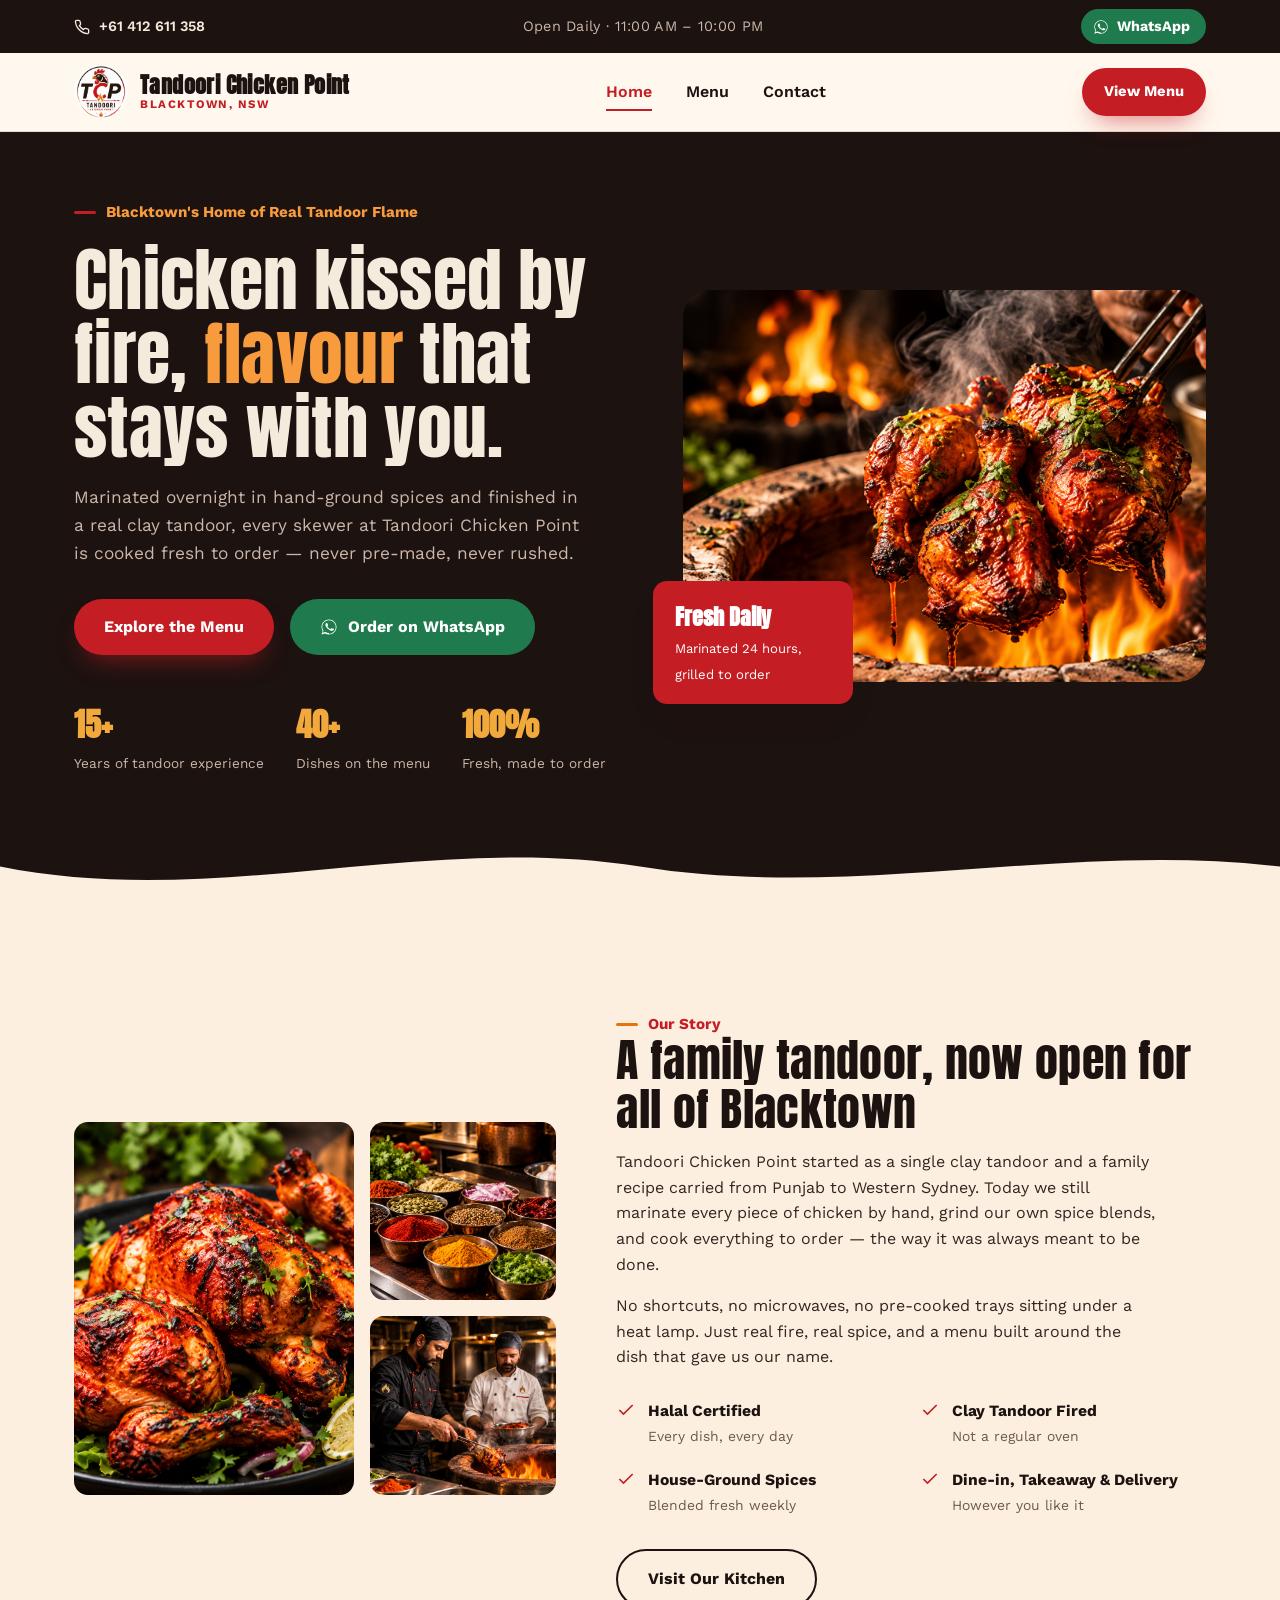
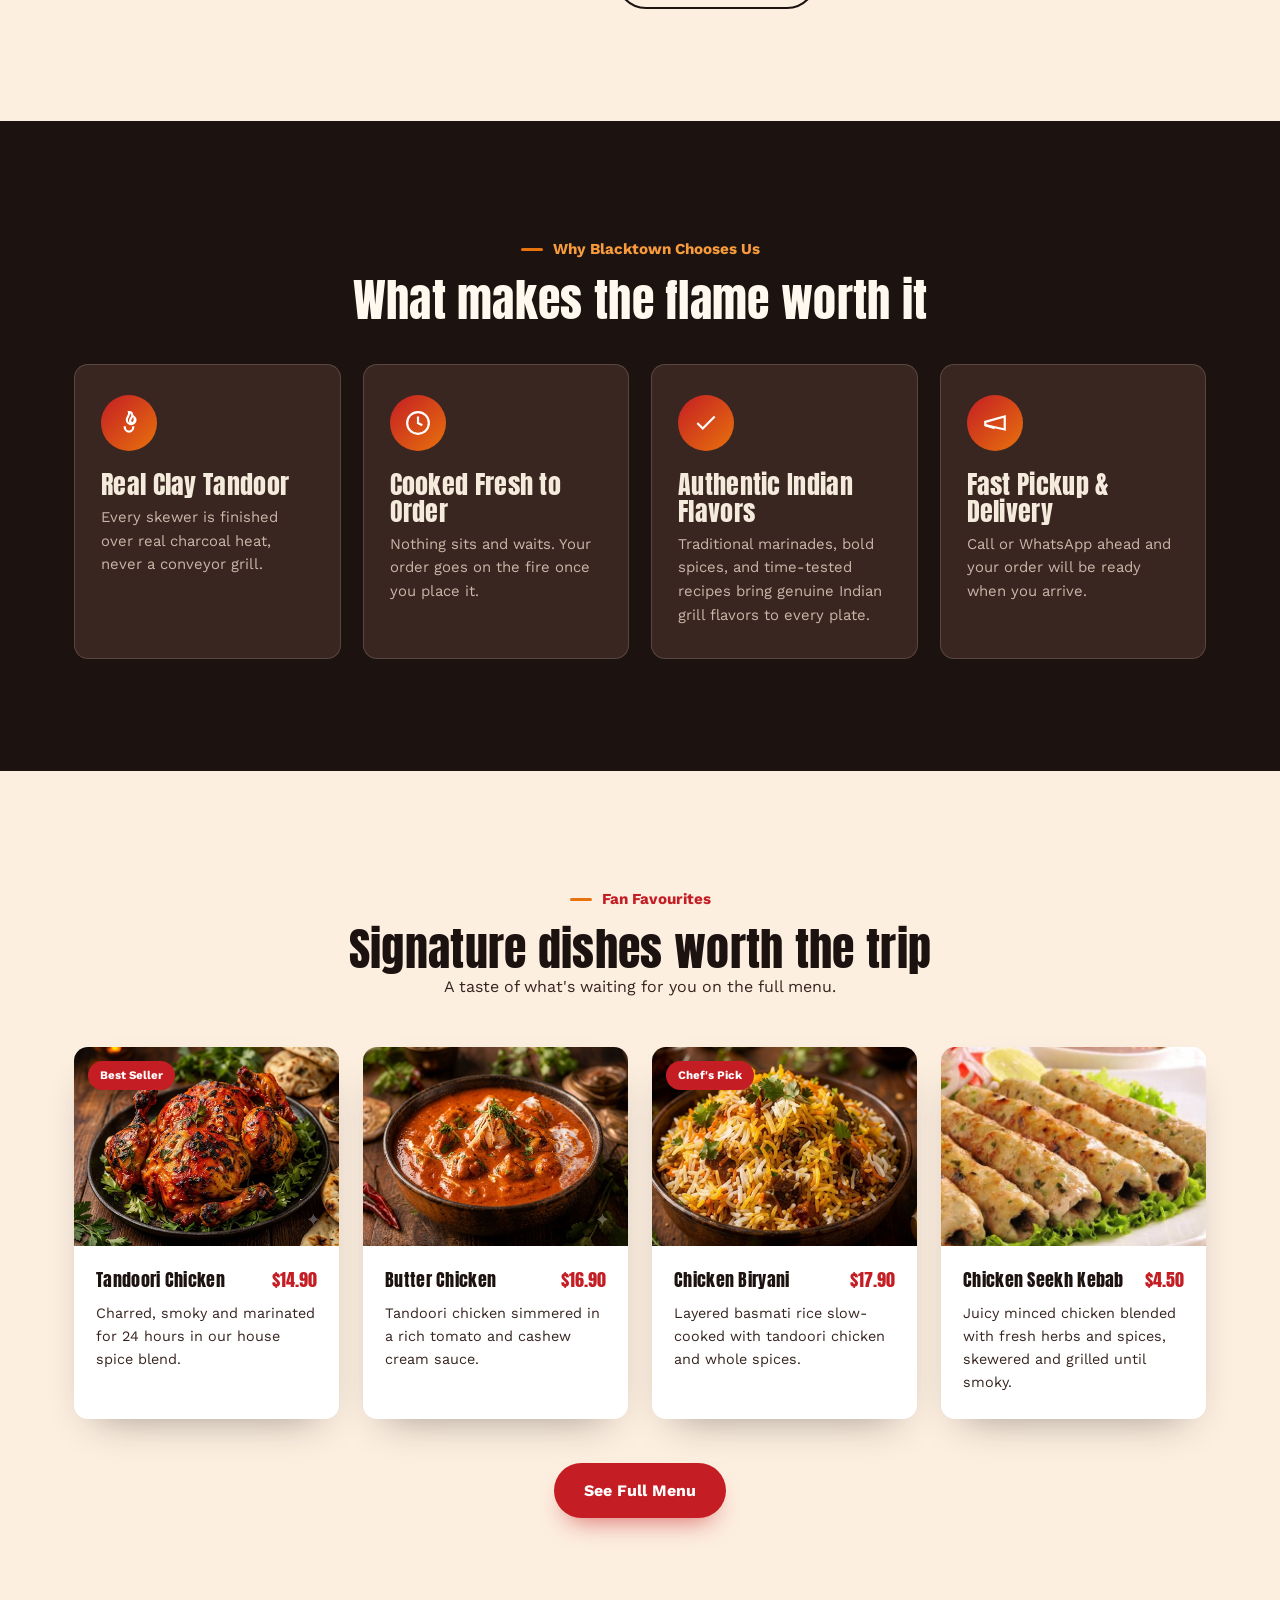
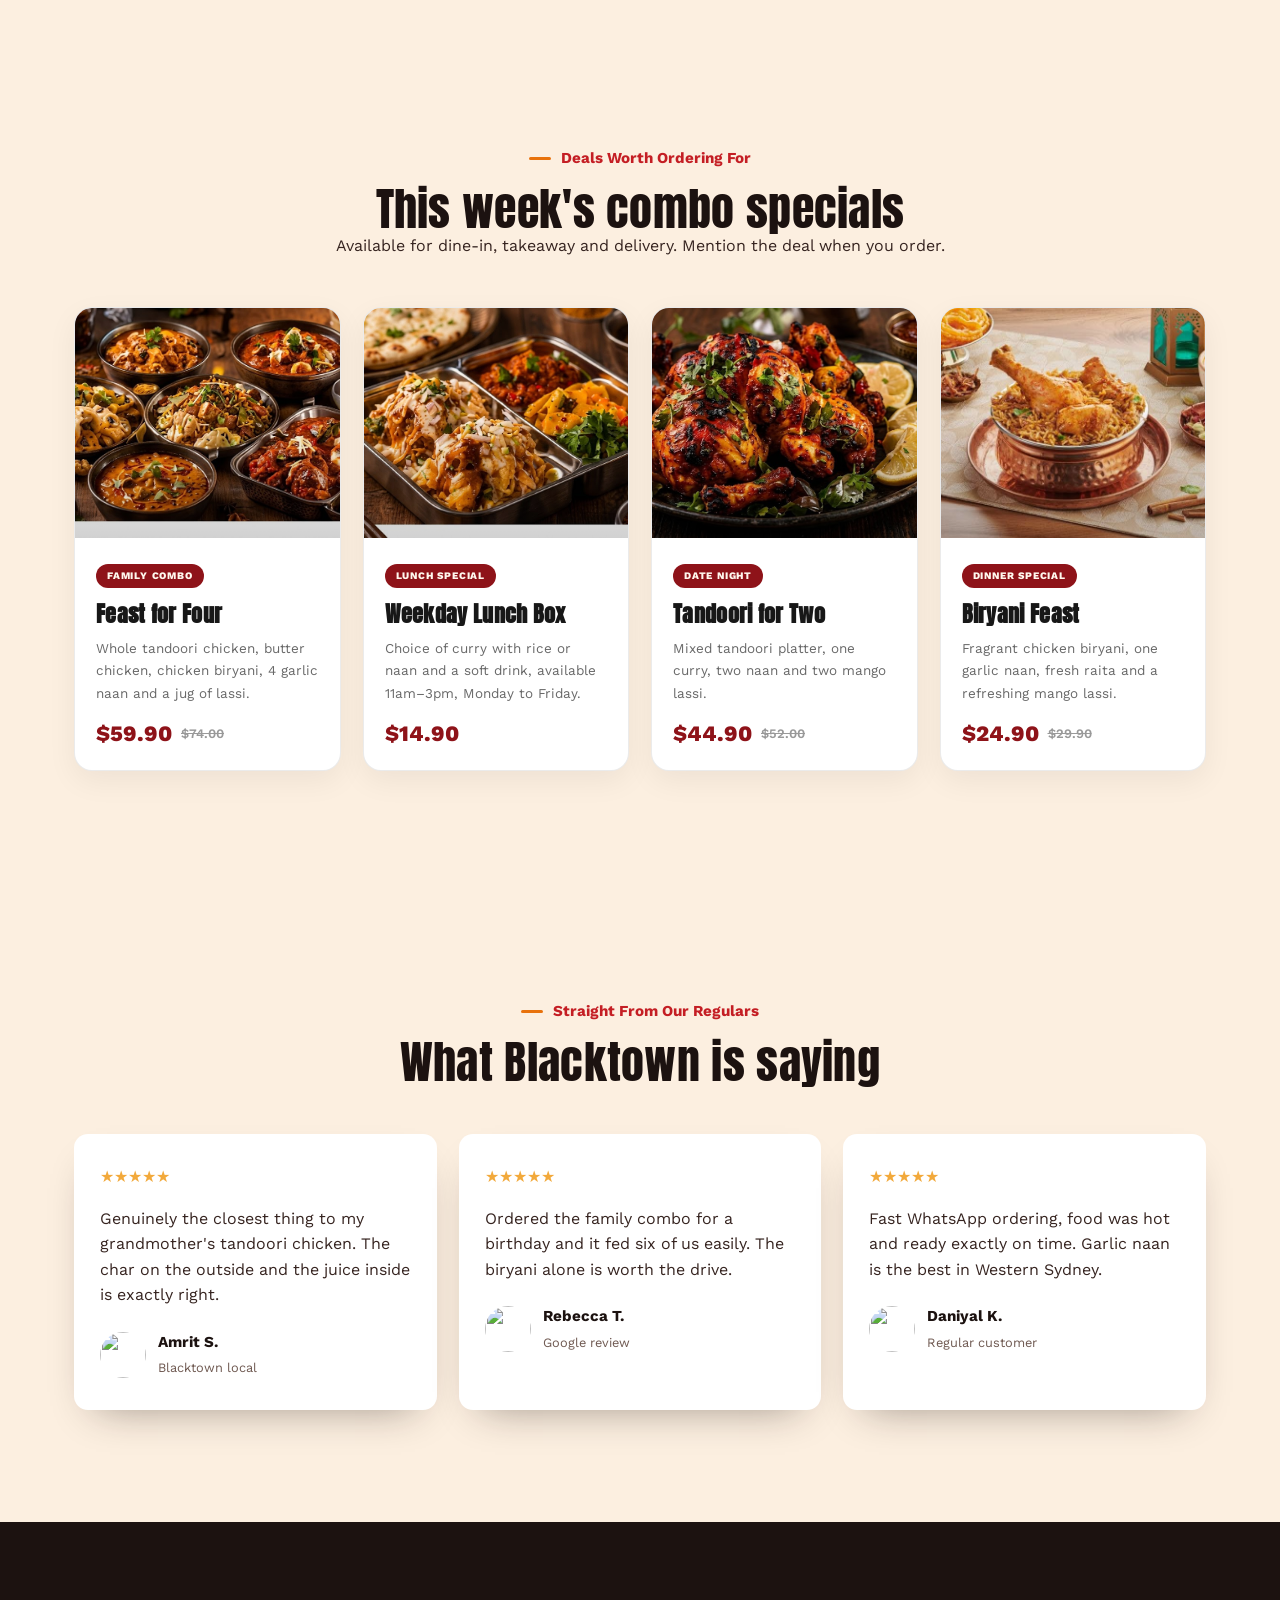
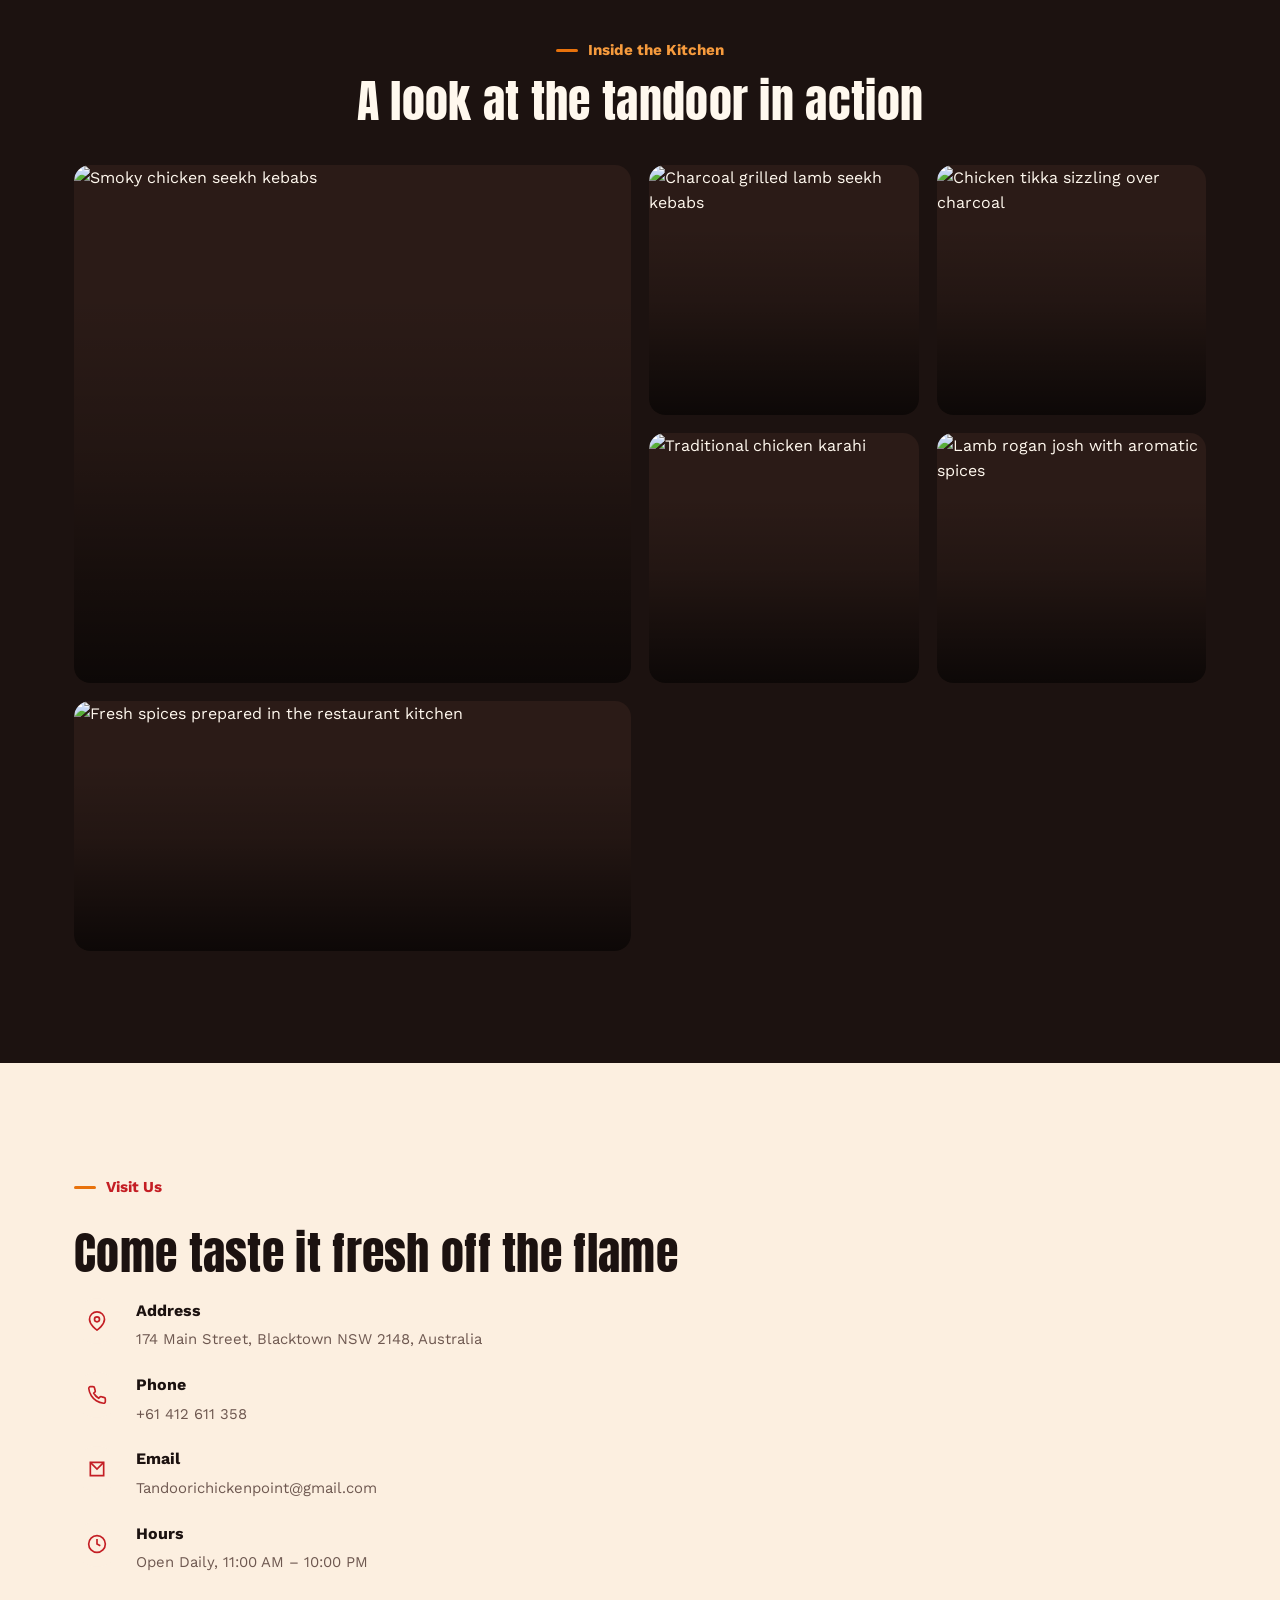
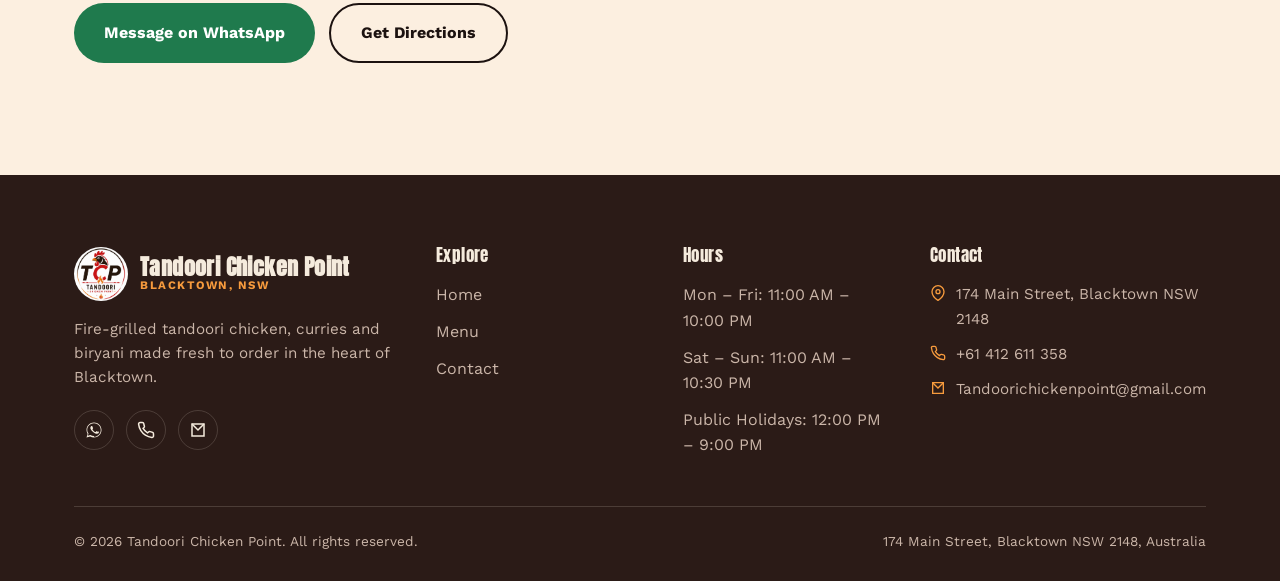
==== index.html @ b5751665 "Updated website" ====
<!DOCTYPE html>
<html lang="en-AU">
<head>
<meta charset="UTF-8">
<meta name="viewport" content="width=device-width, initial-scale=1.0">
<title>Tandoori Chicken Point | Fire-Grilled Tandoori in Blacktown, NSW</title>
<meta name="description" content="Tandoori Chicken Point in Blacktown serves fire-grilled tandoori chicken, curries, biryani and fresh naan made daily. Order by phone or WhatsApp, or dine in at 174 Main Street.">
<link rel="icon" href="images/logo.png" type="image/png">

<link rel="preconnect" href="https://fonts.googleapis.com">
<link rel="preconnect" href="https://fonts.gstatic.com" crossorigin>
<link href="https://fonts.googleapis.com/css2?family=Anton&family=Work+Sans:wght@400;500;600;700;800&display=swap" rel="stylesheet">

<link rel="stylesheet" href="css/tokens.css">
<link rel="stylesheet" href="css/base.css">
<link rel="stylesheet" href="css/header.css">
<link rel="stylesheet" href="css/footer.css">
<link rel="stylesheet" href="css/home-hero.css">
<link rel="stylesheet" href="css/home-about.css">
<link rel="stylesheet" href="css/home-features.css">
<link rel="stylesheet" href="css/home-menu-preview.css">
<link rel="stylesheet" href="css/home-offers.css">
<link rel="stylesheet" href="css/home-testimonials.css">
<link rel="stylesheet" href="css/home-gallery.css">
<link rel="stylesheet" href="css/home-visit.css">
</head>
<body>

<!-- ============ TOP UTILITY BAR ============ -->
<div class="topbar">
  <div class="container">
    <a href="tel:+61412611358" class="topbar-call">
      <svg width="16" height="16" viewBox="0 0 24 24" fill="none" stroke="currentColor" stroke-width="2" stroke-linecap="round" stroke-linejoin="round"><path d="M22 16.92v3a2 2 0 0 1-2.18 2 19.79 19.79 0 0 1-8.63-3.07 19.5 19.5 0 0 1-6-6 19.79 19.79 0 0 1-3.07-8.67A2 2 0 0 1 4.11 2h3a2 2 0 0 1 2 1.72c.127.96.361 1.903.7 2.81a2 2 0 0 1-.45 2.11L8.09 9.91a16 16 0 0 0 6 6l1.27-1.27a2 2 0 0 1 2.11-.45c.907.339 1.85.573 2.81.7A2 2 0 0 1 22 16.92z"/></svg>
      <span>+61 412 611 358</span>
    </a>
    <span class="topbar-hours">Open Daily · 11:00 AM – 10:00 PM</span>
    <a href="https://wa.me/61412611358" target="_blank" rel="noopener" class="topbar-whatsapp">
      <svg width="16" height="16" viewBox="0 0 24 24" fill="currentColor"><path d="M17.5 14.4c-.3-.1-1.6-.8-1.9-.9-.2-.1-.4-.1-.6.1-.2.3-.7.9-.8 1-.2.2-.3.2-.5.1-.3-.1-1.2-.4-2.2-1.4-.8-.7-1.4-1.6-1.5-1.9-.2-.3 0-.4.1-.6l.4-.5c.1-.2.2-.3.2-.5.1-.2 0-.4 0-.5-.1-.1-.6-1.5-.8-2-.2-.5-.4-.4-.6-.5h-.5c-.2 0-.5.1-.7.3-.2.3-.9.9-.9 2.2s1 2.5 1.1 2.7c.1.2 2 3 4.8 4.3.7.3 1.2.5 1.6.6.7.2 1.3.2 1.8.1.5-.1 1.6-.7 1.9-1.3.2-.6.2-1.1.2-1.3-.1-.1-.3-.2-.6-.3z"/><path d="M12 2C6.5 2 2 6.5 2 12c0 1.9.5 3.7 1.5 5.3L2 22l4.8-1.5C8.3 21.5 10.1 22 12 22c5.5 0 10-4.5 10-10S17.5 2 12 2zm0 18.1c-1.7 0-3.4-.5-4.8-1.3l-.3-.2-3.2 1 1-3.1-.2-.3C3.5 15 3 13.5 3 12c0-5 4-9 9-9s9 4 9 9-4 9-9 9.1z"/></svg>
      <span>WhatsApp</span>
    </a>
  </div>
</div>

<!-- ============ HEADER / NAV ============ -->
<header class="site-header">
  <div class="container">
    <a href="index.html" class="brand">
      <img src="images/logo.png" alt="Tandoori Chicken Point logo">
      <span class="brand-text"><strong>Tandoori Chicken Point</strong><span>BLACKTOWN, NSW</span></span>
    </a>
    <nav class="main-nav" aria-label="Primary">
      <a href="index.html" class="active">Home</a>
      <a href="menu.html">Menu</a>
      <a href="contact.html">Contact</a>
    </nav>
    <div class="header-actions">
      <a href="menu.html" class="btn btn-primary">View Menu</a>
      <button class="nav-toggle" aria-label="Toggle menu" aria-expanded="false">
        <span></span><span></span><span></span>
      </button>
    </div>
  </div>
  <div class="mobile-nav">
    <ul>
      <li><a href="index.html" class="active">Home</a></li>
      <li><a href="menu.html">Menu</a></li>
      <li><a href="contact.html">Contact</a></li>
      <li><a href="tel:+61412611358">Call +61 412 611 358</a></li>
    </ul>
  </div>
</header>

<main>

  <!-- ============ HERO ============ -->
  <section class="hero">
    <div class="container">
      <div class="hero-copy">
        <span class="eyebrow-tag">Blacktown's Home of Real Tandoor Flame</span>
        <h1>Chicken kissed by fire, <em>flavour</em> that stays with you.</h1>
        <p>Marinated overnight in hand-ground spices and finished in a real clay tandoor, every skewer at Tandoori Chicken Point is cooked fresh to order — never pre-made, never rushed.</p>
        <div class="hero-actions">
          <a href="menu.html" class="btn btn-primary">Explore the Menu</a>
          <a href="https://wa.me/61412611358" target="_blank" rel="noopener" class="btn btn-whatsapp">
            <svg width="18" height="18" viewBox="0 0 24 24" fill="currentColor"><path d="M17.5 14.4c-.3-.1-1.6-.8-1.9-.9-.2-.1-.4-.1-.6.1-.2.3-.7.9-.8 1-.2.2-.3.2-.5.1-.3-.1-1.2-.4-2.2-1.4-.8-.7-1.4-1.6-1.5-1.9-.2-.3 0-.4.1-.6l.4-.5c.1-.2.2-.3.2-.5.1-.2 0-.4 0-.5-.1-.1-.6-1.5-.8-2-.2-.5-.4-.4-.6-.5h-.5c-.2 0-.5.1-.7.3-.2.3-.9.9-.9 2.2s1 2.5 1.1 2.7c.1.2 2 3 4.8 4.3.7.3 1.2.5 1.6.6.7.2 1.3.2 1.8.1.5-.1 1.6-.7 1.9-1.3.2-.6.2-1.1.2-1.3-.1-.1-.3-.2-.6-.3z"/><path d="M12 2C6.5 2 2 6.5 2 12c0 1.9.5 3.7 1.5 5.3L2 22l4.8-1.5C8.3 21.5 10.1 22 12 22c5.5 0 10-4.5 10-10S17.5 2 12 2zm0 18.1c-1.7 0-3.4-.5-4.8-1.3l-.3-.2-3.2 1 1-3.1-.2-.3C3.5 15 3 13.5 3 12c0-5 4-9 9-9s9 4 9 9-4 9-9 9.1z"/></svg>
            Order on WhatsApp
          </a>
        </div>
        <div class="hero-stats">
          <div><strong>15+</strong><span>Years of tandoor experience</span></div>
          <div><strong>40+</strong><span>Dishes on the menu</span></div>
          <div><strong>100%</strong><span>Fresh, made to order</span></div>
        </div>
      </div>
      <div class="hero-media" data-reveal>
        <img src="images/hero_img.png" alt="Fire-grilled tandoori chicken skewers at Tandoori Chicken Point">
        <div class="hero-media-badge">
          <strong>Fresh Daily</strong>
          <span>Marinated 24 hours, grilled to order</span>
        </div>
      </div>
    </div>
    <svg class="hero-charred-edge" viewBox="0 0 1440 74" preserveAspectRatio="none"><path d="M0 40 C 240 90 480 0 720 40 C 960 80 1200 10 1440 40 L1440 74 L0 74 Z"/></svg>
  </section>

  <!-- ============ ABOUT / STORY ============ -->
  <section class="section about-section">
    <div class="container">
      <div class="about-media" data-reveal>
        <img class="tall" src="images/Charred Tandoori Chicken Platter.png" alt="Clay tandoor oven glowing with hot coals">
        <img class="wide" src="images/Vibrant South Asian Spice Mise en Place.png" alt="Fresh ground spices used in the marinade">
        <img class="wide" src="images/Tandoori Chefs at the Flaming Oven.png" alt="Chef preparing tandoori skewers">
      </div>
      <div class="about-copy">
        <span class="eyebrow-tag">Our Story</span>
        <h2>A family tandoor, now open for all of Blacktown</h2>
        <p>Tandoori Chicken Point started as a single clay tandoor and a family recipe carried from Punjab to Western Sydney. Today we still marinate every piece of chicken by hand, grind our own spice blends, and cook everything to order — the way it was always meant to be done.</p>
        <p>No shortcuts, no microwaves, no pre-cooked trays sitting under a heat lamp. Just real fire, real spice, and a menu built around the dish that gave us our name.</p>
        <div class="about-highlights">
          <div class="about-highlight">
            <svg width="20" height="20" viewBox="0 0 24 24" fill="none" stroke="currentColor" stroke-width="2"><path d="M20 6 9 17l-5-5"/></svg>
            <div><strong>Halal Certified</strong><span>Every dish, every day</span></div>
          </div>
          <div class="about-highlight">
            <svg width="20" height="20" viewBox="0 0 24 24" fill="none" stroke="currentColor" stroke-width="2"><path d="M20 6 9 17l-5-5"/></svg>
            <div><strong>Clay Tandoor Fired</strong><span>Not a regular oven</span></div>
          </div>
          <div class="about-highlight">
            <svg width="20" height="20" viewBox="0 0 24 24" fill="none" stroke="currentColor" stroke-width="2"><path d="M20 6 9 17l-5-5"/></svg>
            <div><strong>House-Ground Spices</strong><span>Blended fresh weekly</span></div>
          </div>
          <div class="about-highlight">
            <svg width="20" height="20" viewBox="0 0 24 24" fill="none" stroke="currentColor" stroke-width="2"><path d="M20 6 9 17l-5-5"/></svg>
            <div><strong>Dine-in, Takeaway & Delivery</strong><span>However you like it</span></div>
          </div>
        </div>
        <a href="contact.html" class="btn btn-ghost">Visit Our Kitchen</a>
      </div>
    </div>
  </section>

  <!-- ============ WHY CHOOSE US ============ -->
  <section class="section features-section section--dark">
    <div class="container">
      <div class="section-head centered">
        <span class="eyebrow-tag" style="color:var(--ember-light)">Why Blacktown Chooses Us</span>
        <h2>What makes the flame worth it</h2>
      </div>
      <div class="features-grid">
        <div class="feature-card" data-reveal>
          <div class="feature-icon"><svg width="26" height="26" viewBox="0 0 24 24" fill="none" stroke="#fff" stroke-width="2"><path d="M12 2c1 3-2 4-2 7a4 4 0 0 0 8 0c0-1-1-2-1-2 1 4-1 5-2 5a2 2 0 0 1-2-2c0-2 2-3 2-5 0-2-1-3-3-3z"/><path d="M8 15c0 3 1.8 5 4 5s4-2 4-5"/></svg></div>
          <h3>Real Clay Tandoor</h3>
          <p>Every skewer is finished over real charcoal heat, never a conveyor grill.</p>
        </div>
        <div class="feature-card" data-reveal>
          <div class="feature-icon"><svg width="26" height="26" viewBox="0 0 24 24" fill="none" stroke="#fff" stroke-width="2"><circle cx="12" cy="12" r="10"/><path d="M12 6v6l4 2"/></svg></div>
          <h3>Cooked Fresh to Order</h3>
          <p>Nothing sits and waits. Your order goes on the fire once you place it.</p>
        </div>
        <div class="feature-card" data-reveal>
          <div class="feature-icon"><svg width="26" height="26" viewBox="0 0 24 24" fill="none" stroke="#fff" stroke-width="2"><path d="M20 6 9 17l-5-5"/></svg></div>
          <h3>Authentic Indian Flavors</h3>
          <p>Traditional marinades, bold spices, and time-tested recipes bring genuine Indian grill flavors to every plate.</p>
        </div>
        <div class="feature-card" data-reveal>
          <div class="feature-icon"><svg width="26" height="26" viewBox="0 0 24 24" fill="none" stroke="#fff" stroke-width="2"><path d="M3 11l18-5v12L3 14v-3z"/><path d="M11.6 16.8 3 14"/></svg></div>
          <h3>Fast Pickup & Delivery</h3>
          <p>Call or WhatsApp ahead and your order will be ready when you arrive.</p>
        </div>
      </div>
    </div>
  </section>

  <!-- ============ SIGNATURE DISHES PREVIEW ============ -->
  <section class="section">
    <div class="container">
      <div class="section-head centered">
        <span class="eyebrow-tag">Fan Favourites</span>
        <h2>Signature dishes worth the trip</h2>
        <p>A taste of what's waiting for you on the full menu.</p>
      </div>
      <div class="dish-preview-grid">
        <article class="dish-card" data-reveal>
          <figure><span class="dish-tag">Best Seller</span><img src="images/Tandoori Chicken.jpeg" alt="Tandoori chicken, half serve"></figure>
          <div class="dish-info">
            <div class="dish-info-top"><h3>Tandoori Chicken</h3><span class="dish-price">$14.90</span></div>
            <p>Charred, smoky and marinated for 24 hours in our house spice blend.</p>
          </div>
        </article>
        <article class="dish-card" data-reveal>
          <figure><img src="images/Butter Chicken.jpeg" alt="Butter chicken curry in a bowl"></figure>
          <div class="dish-info">
            <div class="dish-info-top"><h3>Butter Chicken</h3><span class="dish-price">$16.90</span></div>
            <p>Tandoori chicken simmered in a rich tomato and cashew cream sauce.</p>
          </div>
        </article>
        <article class="dish-card" data-reveal>
          <figure><span class="dish-tag">Chef's Pick</span><img src="images/Chicken Biryani.jpeg" alt="Chicken biryani served with raita"></figure>
          <div class="dish-info">
            <div class="dish-info-top"><h3>Chicken Biryani</h3><span class="dish-price">$17.90</span></div>
            <p>Layered basmati rice slow-cooked with tandoori chicken and whole spices.</p>
          </div>
        </article>
        <article class="dish-card" data-reveal>
          <figure><img src="images/Chicken Seekh Kebab.jpeg" alt="Chicken seekh kebab on a plate"></figure>
          <div class="dish-info">
            <div class="dish-info-top"><h3>Chicken Seekh Kebab</h3><span class="dish-price">$4.50</span></div>
            <p>Juicy minced chicken blended with fresh herbs and spices, skewered and grilled until smoky.</p>
          </div>
        </article>
      </div>
      <div class="menu-preview-footer"><a href="menu.html" class="btn btn-primary">See Full Menu</a></div>
    </div>
  </section>

  <!-- ============ SPECIAL OFFERS ============ -->

<section class="section offers-section">
  <div class="container">

    <div class="section-head centered">
      <span class="eyebrow-tag">Deals Worth Ordering For</span>
      <h2>This week's combo specials</h2>
      <p>
        Available for dine-in, takeaway and delivery. Mention the deal when you order.
      </p>
    </div>

    <div class="offers-grid">

      <!-- CARD 1 -->
      <div class="offer-card" data-reveal>

        <div class="offer-image">
          <img
            src="images/Feast for Four.jpeg"
            alt="Feast for Four"
          >
        </div>

        <div class="offer-content">
          <span class="offer-badge">Family Combo</span>

          <h3>Feast for Four</h3>

          <p>
            Whole tandoori chicken, butter chicken, chicken biryani,
            4 garlic naan and a jug of lassi.
          </p>

          <div class="offer-price">
            <strong>$59.90</strong>
            <del>$74.00</del>
          </div>
        </div>

      </div>


      <!-- CARD 2 -->
      <div class="offer-card" data-reveal>

        <div class="offer-image">
          <img
            src="images/Weekday Lunch Box.jpeg"
            alt="Weekday Lunch Box"
          >
        </div>

        <div class="offer-content">
          <span class="offer-badge">Lunch Special</span>

          <h3>Weekday Lunch Box</h3>

          <p>
            Choice of curry with rice or naan and a soft drink,
            available 11am–3pm, Monday to Friday.
          </p>

          <div class="offer-price">
            <strong>$14.90</strong>
          </div>
        </div>

      </div>


      <!-- CARD 3 -->
      <div class="offer-card" data-reveal>

        <div class="offer-image">
          <img
            src="images/Tandoori for Two.jpeg"
            alt="Tandoori for Two"
          >
        </div>

        <div class="offer-content">
          <span class="offer-badge">Date Night</span>

          <h3>Tandoori for Two</h3>

          <p>
            Mixed tandoori platter, one curry, two naan and
            two mango lassi.
          </p>

          <div class="offer-price">
            <strong>$44.90</strong>
            <del>$52.00</del>
          </div>
        </div>

      </div>


      <!-- CARD 4 -->
      <div class="offer-card" data-reveal>

        <div class="offer-image">
          <img
            src="images/Biryani Feast.jpeg"
            alt="Biryani Feast"
          >
        </div>

        <div class="offer-content">
          <span class="offer-badge">Dinner Special</span>

          <h3>Biryani Feast</h3>

          <p>
            Fragrant chicken biryani, one garlic naan, fresh
            raita and a refreshing mango lassi.
          </p>

          <div class="offer-price">
            <strong>$24.90</strong>
            <del>$29.90</del>
          </div>
        </div>

      </div>

    </div>

  </div>
</section>



  <!-- ============ TESTIMONIALS ============ -->
  <section class="section">
    <div class="container">
      <div class="section-head centered">
        <span class="eyebrow-tag">Straight From Our Regulars</span>
        <h2>What Blacktown is saying</h2>
      </div>
      <div class="testimonial-grid">
        <div class="testimonial-card" data-reveal>
          <div class="testimonial-stars">★★★★★</div>
          <p>Genuinely the closest thing to my grandmother's tandoori chicken. The char on the outside and the juice inside is exactly right.</p>
          <div class="testimonial-person">
            <img src="https://placehold.co/100x100/1C1210/F5EBDD?text=A" alt="">
            <div><strong>Amrit S.</strong><span>Blacktown local</span></div>
          </div>
        </div>
        <div class="testimonial-card" data-reveal>
          <div class="testimonial-stars">★★★★★</div>
          <p>Ordered the family combo for a birthday and it fed six of us easily. The biryani alone is worth the drive.</p>
          <div class="testimonial-person">
            <img src="https://placehold.co/100x100/C41E24/FFFFFF?text=R" alt="">
            <div><strong>Rebecca T.</strong><span>Google review</span></div>
          </div>
        </div>
        <div class="testimonial-card" data-reveal>
          <div class="testimonial-stars">★★★★★</div>
          <p>Fast WhatsApp ordering, food was hot and ready exactly on time. Garlic naan is the best in Western Sydney.</p>
          <div class="testimonial-person">
            <img src="https://placehold.co/100x100/E8720C/FFFFFF?text=D" alt="">
            <div><strong>Daniyal K.</strong><span>Regular customer</span></div>
          </div>
        </div>
      </div>
    </div>
  </section>

 <!-- ============ GALLERY ============ -->
<section class="section section--dark">
  <div class="container">

    <div class="section-head centered">
      <span class="eyebrow-tag" style="color:var(--ember-light)">
        Inside the Kitchen
      </span>

      <h2>A look at the tandoor in action</h2>
    </div>

    <div class="gallery-grid">

      <!-- 1 -->
      <figure data-caption="Smoky chicken seekh kebabs">
        <img
          src="https://placehold.co/700x700/6F1518/FFF8EE?text=Chicken+Seekh+Kebab"
          alt="Smoky chicken seekh kebabs"
        >
      </figure>

      <!-- 2 -->
      <figure data-caption="Charcoal grilled lamb seekh">
        <img
          src="https://placehold.co/500x500/3A201A/F5EBDD?text=Lamb+Seekh+Kebab"
          alt="Charcoal grilled lamb seekh kebabs"
        >
      </figure>

      <!-- 3 -->
      <figure data-caption="Chicken tikka sizzling over charcoal">
        <img
          src="https://placehold.co/500x500/A84416/FFF8EE?text=Chicken+Tikka"
          alt="Chicken tikka sizzling over charcoal"
        >
      </figure>

      <!-- 4 -->
      <figure data-caption="Traditional chicken karahi">
        <img
          src="https://placehold.co/500x500/8E1319/FFF8EE?text=Chicken+Karahi"
          alt="Traditional chicken karahi"
        >
      </figure>

      <!-- 5 -->
      <figure data-caption="Lamb rogan josh with aromatic spices">
        <img
          src="https://placehold.co/500x500/54251D/F2A93B?text=Lamb+Rogan+Josh"
          alt="Lamb rogan josh with aromatic spices"
        >
      </figure>

      <!-- 6 -->
      <figure data-caption="Fresh spices prepared in our kitchen">
        <img
          src="https://placehold.co/500x500/B87516/1C1210?text=House+Spices"
          alt="Fresh spices prepared in the restaurant kitchen"
        >
      </figure>

    </div>
  </div>
</section>

  <!-- ============ VISIT US ============ -->
  <section class="section">
    <div class="container">
      <div class="visit-info-list">
        <span class="eyebrow-tag">Visit Us</span>
        <h2 style="margin-top:10px;">Come taste it fresh off the flame</h2>
        <div class="visit-info-item">
          <span class="icon-circle"><svg width="20" height="20" viewBox="0 0 24 24" fill="none" stroke="currentColor" stroke-width="2"><path d="M21 10c0 7-9 13-9 13s-9-6-9-13a9 9 0 0 1 18 0z"/><circle cx="12" cy="10" r="3"/></svg></span>
          <div><strong>Address</strong><span>174 Main Street, Blacktown NSW 2148, Australia</span></div>
        </div>
        <div class="visit-info-item">
          <span class="icon-circle"><svg width="20" height="20" viewBox="0 0 24 24" fill="none" stroke="currentColor" stroke-width="2"><path d="M22 16.92v3a2 2 0 0 1-2.18 2 19.79 19.79 0 0 1-8.63-3.07 19.5 19.5 0 0 1-6-6 19.79 19.79 0 0 1-3.07-8.67A2 2 0 0 1 4.11 2h3a2 2 0 0 1 2 1.72c.127.96.361 1.903.7 2.81a2 2 0 0 1-.45 2.11L8.09 9.91a16 16 0 0 0 6 6l1.27-1.27a2 2 0 0 1 2.11-.45c.907.339 1.85.573 2.81.7A2 2 0 0 1 22 16.92z"/></svg></span>
          <div><strong>Phone</strong><a href="tel:+61412611358">+61 412 611 358</a></div>
        </div>
        <div class="visit-info-item">
          <span class="icon-circle"><svg width="20" height="20" viewBox="0 0 24 24" fill="none" stroke="currentColor" stroke-width="2"><path d="M4 4h16v16H4z"/><path d="m4 4 8 8 8-8"/></svg></span>
          <div><strong>Email</strong><a href="mailto:Tandoorichickenpoint@gmail.com">Tandoorichickenpoint@gmail.com</a></div>
        </div>
        <div class="visit-info-item">
          <span class="icon-circle"><svg width="20" height="20" viewBox="0 0 24 24" fill="none" stroke="currentColor" stroke-width="2"><circle cx="12" cy="12" r="10"/><path d="M12 6v6l4 2"/></svg></span>
          <div><strong>Hours</strong><span>Open Daily, 11:00 AM – 10:00 PM</span></div>
        </div>
        <div class="visit-actions">
          <a href="https://wa.me/61412611358" target="_blank" rel="noopener" class="btn btn-whatsapp">Message on WhatsApp</a>
          <a href="contact.html" class="btn btn-ghost">Get Directions</a>
        </div>
      </div>
    </div>
  </section>

</main>

<!-- ============ FOOTER ============ -->
<footer class="site-footer">
  <div class="container">
    <div class="footer-grid">
      <div class="footer-brand">
        <a href="index.html" class="brand"><img src="images/logo.png" alt="Tandoori Chicken Point logo"><span class="brand-text"><strong>Tandoori Chicken Point</strong><span>BLACKTOWN, NSW</span></span></a>
        <p>Fire-grilled tandoori chicken, curries and biryani made fresh to order in the heart of Blacktown.</p>
        <div class="footer-social">
          <a href="https://wa.me/61412611358" target="_blank" rel="noopener" aria-label="WhatsApp"><svg width="18" height="18" viewBox="0 0 24 24" fill="currentColor" style="color:var(--text-on-dark)"><path d="M17.5 14.4c-.3-.1-1.6-.8-1.9-.9-.2-.1-.4-.1-.6.1-.2.3-.7.9-.8 1-.2.2-.3.2-.5.1-.3-.1-1.2-.4-2.2-1.4-.8-.7-1.4-1.6-1.5-1.9-.2-.3 0-.4.1-.6l.4-.5c.1-.2.2-.3.2-.5.1-.2 0-.4 0-.5-.1-.1-.6-1.5-.8-2-.2-.5-.4-.4-.6-.5h-.5c-.2 0-.5.1-.7.3-.2.3-.9.9-.9 2.2s1 2.5 1.1 2.7c.1.2 2 3 4.8 4.3.7.3 1.2.5 1.6.6.7.2 1.3.2 1.8.1.5-.1 1.6-.7 1.9-1.3.2-.6.2-1.1.2-1.3-.1-.1-.3-.2-.6-.3z"/><path d="M12 2C6.5 2 2 6.5 2 12c0 1.9.5 3.7 1.5 5.3L2 22l4.8-1.5C8.3 21.5 10.1 22 12 22c5.5 0 10-4.5 10-10S17.5 2 12 2zm0 18.1c-1.7 0-3.4-.5-4.8-1.3l-.3-.2-3.2 1 1-3.1-.2-.3C3.5 15 3 13.5 3 12c0-5 4-9 9-9s9 4 9 9-4 9-9 9.1z"/></svg></a>
          <a href="tel:+61412611358" aria-label="Call us"><svg width="18" height="18" viewBox="0 0 24 24" fill="none" stroke="currentColor" style="color:var(--text-on-dark)" stroke-width="2"><path d="M22 16.92v3a2 2 0 0 1-2.18 2 19.79 19.79 0 0 1-8.63-3.07 19.5 19.5 0 0 1-6-6 19.79 19.79 0 0 1-3.07-8.67A2 2 0 0 1 4.11 2h3a2 2 0 0 1 2 1.72c.127.96.361 1.903.7 2.81a2 2 0 0 1-.45 2.11L8.09 9.91a16 16 0 0 0 6 6l1.27-1.27a2 2 0 0 1 2.11-.45c.907.339 1.85.573 2.81.7A2 2 0 0 1 22 16.92z"/></svg></a>
          <a href="mailto:Tandoorichickenpoint@gmail.com" aria-label="Email us"><svg width="18" height="18" viewBox="0 0 24 24" fill="none" stroke="currentColor" style="color:var(--text-on-dark)" stroke-width="2"><path d="M4 4h16v16H4z"/><path d="m4 4 8 8 8-8"/></svg></a>
        </div>
      </div>
      <div class="footer-col">
        <h4>Explore</h4>
        <ul>
          <li><a href="index.html">Home</a></li>
          <li><a href="menu.html">Menu</a></li>
          <li><a href="contact.html">Contact</a></li>
        </ul>
      </div>
      <div class="footer-col">
        <h4>Hours</h4>
        <ul>
          <li>Mon – Fri: 11:00 AM – 10:00 PM</li>
          <li>Sat – Sun: 11:00 AM – 10:30 PM</li>
          <li>Public Holidays: 12:00 PM – 9:00 PM</li>
        </ul>
      </div>
      <div class="footer-col">
        <h4>Contact</h4>
        <ul class="footer-contact">
          <li><svg width="16" height="16" viewBox="0 0 24 24" fill="none" stroke="currentColor" stroke-width="2"><path d="M21 10c0 7-9 13-9 13s-9-6-9-13a9 9 0 0 1 18 0z"/><circle cx="12" cy="10" r="3"/></svg><span>174 Main Street, Blacktown NSW 2148</span></li>
          <li><svg width="16" height="16" viewBox="0 0 24 24" fill="none" stroke="currentColor" stroke-width="2"><path d="M22 16.92v3a2 2 0 0 1-2.18 2 19.79 19.79 0 0 1-8.63-3.07 19.5 19.5 0 0 1-6-6 19.79 19.79 0 0 1-3.07-8.67A2 2 0 0 1 4.11 2h3a2 2 0 0 1 2 1.72c.127.96.361 1.903.7 2.81a2 2 0 0 1-.45 2.11L8.09 9.91a16 16 0 0 0 6 6l1.27-1.27a2 2 0 0 1 2.11-.45c.907.339 1.85.573 2.81.7A2 2 0 0 1 22 16.92z"/></svg><span>+61 412 611 358</span></li>
          <li><svg width="16" height="16" viewBox="0 0 24 24" fill="none" stroke="currentColor" stroke-width="2"><path d="M4 4h16v16H4z"/><path d="m4 4 8 8 8-8"/></svg><span>Tandoorichickenpoint@gmail.com</span></li>
        </ul>
      </div>
    </div>
    <div class="footer-bottom">
      <span>© <span id="current-year"></span> Tandoori Chicken Point. All rights reserved.</span>
      <span>174 Main Street, Blacktown NSW 2148, Australia</span>
    </div>
  </div>
</footer>

<script src="js/main.js"></script>
</body>
</html>
---- css/tokens.css ----
/* ============================================
   TANDOORI CHICKEN POINT — DESIGN TOKENS
   Palette drawn from the brand logo: charcoal-black
   rooster silhouette, flame-red comb & wattle,
   ember-orange flame, golden beak highlight.
   ============================================ */

:root {
  --ink: #1C1210;
  --charcoal: #2B1B17;
  --charcoal-soft: #3A2621;
  --flame: #C41E24;
  --flame-dark: #8E1319;
  --ember: #E8720C;
  --ember-light: #F79B3D;
  --gold: #F2A93B;
  --paper: #FCEFE0;
  --paper-soft: #FFF8EE;
  --card: #FFFFFF;
  --text-body: #362420;
  --text-muted: #6E5850;
  --text-on-dark: #F5EBDD;
  --text-on-dark-muted: #CBB6A9;
  --line: rgba(28, 18, 16, 0.12);
  --line-on-dark: rgba(245, 235, 221, 0.16);

  --font-display: "Anton", "Arial Narrow", sans-serif;
  --font-body: "Work Sans", "Segoe UI", sans-serif;

  --page-max: 1180px;
  --radius-sm: 6px;
  --radius-md: 14px;
  --radius-lg: 28px;
  --gap-section: clamp(64px, 9vw, 112px);

  --shadow-card: 0 18px 40px -22px rgba(28, 18, 16, 0.45);
}
---- css/base.css ----
/* ============================================
   BASE / RESET / TYPOGRAPHY / UTILITIES
   ============================================ */

* { margin: 0; padding: 0; box-sizing: border-box; }

html { scroll-behavior: smooth; }

@media (prefers-reduced-motion: reduce) {
  html { scroll-behavior: auto; }
  * { animation-duration: 0.001ms !important; transition-duration: 0.001ms !important; }
}

body {
  font-family: var(--font-body);
  color: var(--text-body);
  background: var(--paper);
  line-height: 1.6;
  font-size: 16px;
  -webkit-font-smoothing: antialiased;
  overflow-x: hidden;
}

img { max-width: 100%; display: block; }
a { color: inherit; text-decoration: none; }
ul { list-style: none; }
button { font-family: inherit; cursor: pointer; border: none; background: none; }
input, textarea, select { font-family: inherit; font-size: 1rem; }

h1, h2, h3, h4 {
  font-family: var(--font-display);
  color: var(--ink);
  line-height: 1.05;
  letter-spacing: 0.3px;
  font-weight: 400;
}

h1 { font-size: clamp(2.6rem, 5.5vw, 4.6rem); }
h2 { font-size: clamp(2rem, 3.6vw, 3rem); }
h3 { font-size: clamp(1.3rem, 2vw, 1.7rem); }
p { color: var(--text-body); }

.eyebrow-tag {
  display: inline-flex;
  align-items: center;
  gap: 10px;
  font-weight: 700;
  font-size: 0.95rem;
  color: var(--flame);
}

.eyebrow-tag::before {
  content: "";
  width: 22px;
  height: 3px;
  background: var(--ember);
  border-radius: 2px;
  display: inline-block;
}

.container {
  max-width: var(--page-max);
  margin: 0 auto;
  padding: 0 24px;
}

.section { padding: var(--gap-section) 0; }
.section--dark { background: var(--ink); color: var(--text-on-dark); }
.section--dark h1, .section--dark h2, .section--dark h3, .section--dark h4 { color: var(--text-on-dark); }
.section--dark p { color: var(--text-on-dark-muted); }

.section-head { max-width: 640px; margin-bottom: 48px; }
.section-head.centered { margin-left: auto; margin-right: auto; text-align: center; }
.section-head h2 { margin-top: 14px; }

.btn {
  display: inline-flex;
  align-items: center;
  gap: 10px;
  padding: 15px 30px;
  border-radius: 999px;
  font-weight: 700;
  font-size: 1rem;
  transition: transform 0.2s ease, box-shadow 0.2s ease;
  white-space: nowrap;
}

.btn:focus-visible, a:focus-visible, button:focus-visible, input:focus-visible, textarea:focus-visible {
  outline: 3px solid var(--gold);
  outline-offset: 3px;
}

.btn-primary {
  background: var(--flame);
  color: #fff;
  box-shadow: 0 14px 26px -12px rgba(196, 30, 36, 0.65);
}
.btn-primary:hover { transform: translateY(-2px); box-shadow: 0 18px 30px -12px rgba(196, 30, 36, 0.75); }

.btn-ghost { background: transparent; color: var(--ink); border: 2px solid var(--ink); }
.btn-ghost:hover { background: var(--ink); color: var(--paper); }
.btn-ghost.on-dark { color: var(--text-on-dark); border-color: var(--line-on-dark); }
.btn-ghost.on-dark:hover { background: var(--text-on-dark); color: var(--ink); }

.btn-whatsapp { background: #1F7A4D; color: #fff; }
.btn-whatsapp:hover { transform: translateY(-2px); }

.skewer-divider {
  display: flex;
  align-items: center;
  justify-content: center;
  gap: 14px;
  margin: 0 auto;
  width: 100%;
  max-width: 340px;
}
.skewer-divider span { flex: 1; height: 2px; background: linear-gradient(90deg, transparent, var(--flame), transparent); }
.skewer-divider svg { flex-shrink: 0; }

.visually-hidden {
  position: absolute;
  width: 1px; height: 1px;
  overflow: hidden;
  clip: rect(0 0 0 0);
  white-space: nowrap;
}

@media (max-width: 640px) {
  .section { padding: 56px 0; }
}

[data-reveal] {
  opacity: 0;
  transform: translateY(18px);
  transition: opacity 0.6s ease, transform 0.6s ease;
}
[data-reveal].is-visible { opacity: 1; transform: translateY(0); }
@media (prefers-reduced-motion: reduce) {
  [data-reveal] { opacity: 1; transform: none; transition: none; }
}
---- css/header.css ----
/* ============================================
   HEADER / TOP BAR / NAVIGATION
   ============================================ */

.topbar {
  background: var(--ink);
  color: var(--text-on-dark);
  font-size: 0.9rem;
}

.topbar .container {
  display: flex;
  align-items: center;
  justify-content: space-between;
  padding-top: 9px;
  padding-bottom: 9px;
  gap: 12px;
}

.topbar-call {
  display: inline-flex;
  align-items: center;
  gap: 9px;
  font-weight: 600;
  color: var(--text-on-dark);
}

.topbar-call svg { flex-shrink: 0; }
.topbar-call:hover { color: var(--ember-light); }

.topbar-hours {
  display: none;
  color: var(--text-on-dark-muted);
  letter-spacing: 0.3px;
}

.topbar-whatsapp {
  display: inline-flex;
  align-items: center;
  gap: 8px;
  background: #1F7A4D;
  color: #fff;
  padding: 6px 16px 6px 12px;
  border-radius: 999px;
  font-weight: 700;
}

.topbar-whatsapp svg { flex-shrink: 0; }
.topbar-whatsapp:hover { background: #17603C; }

@media (min-width: 760px) {
  .topbar-hours { display: inline-block; }
}

.site-header {
  position: sticky;
  top: 0;
  z-index: 100;
  background: var(--paper-soft);
  border-bottom: 1px solid var(--line);
}

.site-header .container {
  display: flex;
  align-items: center;
  justify-content: space-between;
  padding-top: 12px;
  padding-bottom: 12px;
}

.brand {
  display: flex;
  align-items: center;
  gap: 12px;
}

.brand img {
  width: 54px;
  height: 54px;
  border-radius: 50%;
  object-fit: cover;
}

.brand-text {
  display: flex;
  flex-direction: column;
  line-height: 1.1;
}

.brand-text strong {
  font-family: var(--font-display);
  font-size: 1.35rem;
  color: var(--ink);
  letter-spacing: 0.4px;
}

.brand-text span {
  font-size: 0.72rem;
  color: var(--flame);
  font-weight: 700;
  letter-spacing: 1.5px;
}

.main-nav {
  display: none;
  align-items: center;
  gap: 34px;
}

.main-nav a {
  font-weight: 600;
  color: var(--ink);
  position: relative;
  padding: 6px 0;
}

.main-nav a::after {
  content: "";
  position: absolute;
  left: 0; bottom: 0;
  width: 0;
  height: 2px;
  background: var(--flame);
  transition: width 0.2s ease;
}

.main-nav a:hover::after,
.main-nav a.active::after {
  width: 100%;
}

.main-nav a.active { color: var(--flame); }

.header-actions {
  display: flex;
  align-items: center;
  gap: 14px;
}

.header-actions .btn { padding: 12px 22px; font-size: 0.92rem; }

.nav-toggle {
  display: inline-flex;
  flex-direction: column;
  justify-content: center;
  gap: 5px;
  width: 40px;
  height: 40px;
  padding: 8px;
}

.nav-toggle span {
  display: block;
  height: 2.5px;
  background: var(--ink);
  border-radius: 2px;
  transition: transform 0.25s ease, opacity 0.25s ease;
}

.nav-toggle[aria-expanded="true"] span:nth-child(1) { transform: translateY(7.5px) rotate(45deg); }
.nav-toggle[aria-expanded="true"] span:nth-child(2) { opacity: 0; }
.nav-toggle[aria-expanded="true"] span:nth-child(3) { transform: translateY(-7.5px) rotate(-45deg); }

.mobile-nav {
  max-height: 0;
  overflow: hidden;
  background: var(--paper-soft);
  border-bottom: 1px solid var(--line);
  transition: max-height 0.3s ease;
}

.mobile-nav.open { max-height: 320px; }

.mobile-nav ul {
  display: flex;
  flex-direction: column;
  padding: 8px 24px 20px;
  gap: 4px;
}

.mobile-nav a {
  display: block;
  padding: 12px 4px;
  font-weight: 600;
  color: var(--ink);
  border-bottom: 1px solid var(--line);
}

.mobile-nav a.active { color: var(--flame); }

@media (min-width: 900px) {
  .main-nav { display: flex; }
  .nav-toggle { display: none; }
  .mobile-nav { display: none; }
}
---- css/footer.css ----
/* ============================================
   FOOTER
   ============================================ */

.site-footer {
  background: var(--charcoal);
  color: var(--text-on-dark-muted);
  padding: 72px 0 0;
}

.footer-grid {
  display: grid;
  gap: 40px;
  grid-template-columns: 1fr;
  padding-bottom: 48px;
  border-bottom: 1px solid var(--line-on-dark);
}

.footer-brand { max-width: 320px; }

.footer-brand .brand { margin-bottom: 16px; }
.footer-brand .brand-text strong,
.footer-brand .brand-text span { color: var(--text-on-dark); }
.footer-brand .brand-text span { color: var(--ember-light); }

.footer-brand p { color: var(--text-on-dark-muted); font-size: 0.95rem; }

.footer-social {
  display: flex;
  gap: 12px;
  margin-top: 20px;
}

.footer-social a {
  width: 40px;
  height: 40px;
  border-radius: 50%;
  border: 1px solid var(--line-on-dark);
  display: flex;
  align-items: center;
  justify-content: center;
  transition: background 0.2s ease, border-color 0.2s ease;
}

.footer-social a:hover { background: var(--flame); border-color: var(--flame); }

.footer-col h4 {
  color: var(--text-on-dark);
  font-size: 1.05rem;
  margin-bottom: 18px;
  letter-spacing: 0.4px;
}

.footer-col ul { display: flex; flex-direction: column; gap: 11px; }

.footer-col a:hover { color: var(--ember-light); }

.footer-contact li {
  display: flex;
  align-items: flex-start;
  gap: 10px;
  font-size: 0.95rem;
}

.footer-contact svg { flex-shrink: 0; margin-top: 3px; color: var(--ember-light); }

.footer-bottom {
  display: flex;
  flex-direction: column;
  gap: 8px;
  align-items: center;
  text-align: center;
  padding: 24px 0 28px;
  font-size: 0.85rem;
}

@media (min-width: 640px) {
  .footer-grid { grid-template-columns: 1.3fr 1fr 1fr; }
}

@media (min-width: 900px) {
  .footer-grid { grid-template-columns: 1.4fr 0.9fr 0.9fr 1.1fr; }
  .footer-bottom { flex-direction: row; justify-content: space-between; text-align: left; }
}
---- css/home-hero.css ----
/* ============================================
   HOME — HERO
   ============================================ */

.hero {
  position: relative;
  background: var(--ink);
  color: var(--text-on-dark);
  overflow: hidden;
  padding: 64px 0 0;
}

.hero .container {
  display: grid;
  gap: 40px;
  align-items: center;
}

.hero-copy .eyebrow-tag { color: var(--ember-light); }
.hero-copy .eyebrow-tag::before { background: var(--flame); }

.hero-copy h1 {
  margin-top: 18px;
  color: var(--text-on-dark);
}

.hero-copy h1 em {
  font-style: normal;
  color: var(--ember-light);
}

.hero-copy p {
  margin-top: 20px;
  max-width: 46ch;
  font-size: 1.08rem;
  color: var(--text-on-dark-muted);
}

.hero-actions {
  display: flex;
  flex-wrap: wrap;
  gap: 16px;
  margin-top: 32px;
}

.hero-stats {
  display: flex;
  gap: 32px;
  margin-top: 44px;
  flex-wrap: wrap;
}

.hero-stats div strong {
  display: block;
  font-family: var(--font-display);
  font-size: 2rem;
  color: var(--gold);
}

.hero-stats div span {
  font-size: 0.85rem;
  color: var(--text-on-dark-muted);
}

.hero-media {
  position: relative;
}

.hero-media img {
  width: 100%;
  border-radius: var(--radius-lg);
  aspect-ratio: 4 / 3;
  object-fit: cover;
}

.hero-media-badge {
  position: absolute;
  bottom: -22px;
  left: -22px;
  background: var(--flame);
  color: #fff;
  padding: 18px 22px;
  border-radius: var(--radius-md);
  box-shadow: var(--shadow-card);
  max-width: 200px;
}

.hero-media-badge strong {
  display: block;
  font-family: var(--font-display);
  font-size: 1.4rem;
}

.hero-media-badge span { font-size: 0.82rem; }

.hero-charred-edge {
  display: block;
  width: 100%;
  height: 64px;
  margin-top: 56px;
  fill: var(--paper);
}

@media (min-width: 900px) {
  .hero .container {
    grid-template-columns: 1.05fr 0.95fr;
    gap: 30px;
  }
  .hero-media-badge { left: -30px; }
}
---- css/home-about.css ----
/* ============================================
   HOME — ABOUT / STORY
   ============================================ */

.about-section .container {
  display: grid;
  gap: 40px;
  align-items: center;
}

.about-media {
  position: relative;
  display: grid;
  grid-template-columns: 1.2fr 0.8fr;
  gap: 16px;
}

.about-media img {
  border-radius: var(--radius-md);
  width: 100%;
  height: 100%;
  object-fit: cover;
}

.about-media .tall { grid-row: span 2; aspect-ratio: 3/4; }
.about-media .wide { aspect-ratio: 4/3; }

.about-copy p { margin-top: 16px; max-width: 54ch; }

.about-highlights {
  display: grid;
  grid-template-columns: repeat(2, 1fr);
  gap: 18px;
  margin-top: 28px;
}

.about-highlight {
  display: flex;
  align-items: flex-start;
  gap: 12px;
}

.about-highlight svg {
  flex-shrink: 0;
  color: var(--flame);
  margin-top: 2px;
}

.about-highlight strong { display: block; font-size: 0.98rem; color: var(--ink); }
.about-highlight span { font-size: 0.87rem; color: var(--text-muted); }

.about-copy .btn { margin-top: 32px; }

@media (min-width: 900px) {
  .about-section .container {
    grid-template-columns: 0.9fr 1.1fr;
    gap: 60px;
  }
}
---- css/home-features.css ----
/* ============================================
   HOME — WHY CHOOSE US / FEATURES
   ============================================ */

.features-section { background: var(--charcoal); }

.features-grid {
  display: grid;
  gap: 22px;
  grid-template-columns: 1fr;
}

.feature-card {
  background: var(--charcoal-soft);
  border: 1px solid var(--line-on-dark);
  border-radius: var(--radius-md);
  padding: 30px 26px;
  transition: transform 0.25s ease, border-color 0.25s ease;
}

.feature-card:hover {
  transform: translateY(-6px);
  border-color: var(--ember);
}

.feature-icon {
  width: 56px;
  height: 56px;
  border-radius: 50%;
  background: linear-gradient(135deg, var(--flame), var(--ember));
  display: flex;
  align-items: center;
  justify-content: center;
  margin-bottom: 20px;
  color: #fff;
}

.feature-card h3 { margin-bottom: 8px; }
.feature-card p { font-size: 0.93rem; }

@media (min-width: 640px) {
  .features-grid { grid-template-columns: repeat(2, 1fr); }
}

@media (min-width: 1000px) {
  .features-grid { grid-template-columns: repeat(4, 1fr); }
}
---- css/home-menu-preview.css ----
/* ============================================
   HOME — SIGNATURE DISHES PREVIEW
   ============================================ */

.dish-preview-grid {
  display: grid;
  gap: 24px;
  grid-template-columns: 1fr;
}

.dish-card {
  background: var(--card);
  border-radius: var(--radius-md);
  overflow: hidden;
  box-shadow: var(--shadow-card);
  transition: transform 0.25s ease;
}

.dish-card:hover { transform: translateY(-6px); }

.dish-card figure {
  position: relative;
  aspect-ratio: 4/3;
  overflow: hidden;
}

.dish-card img {
  width: 100%; height: 100%;
  object-fit: cover;
  transition: transform 0.4s ease;
}

.dish-card:hover img { transform: scale(1.06); }

.dish-tag {
  position: absolute;
  top: 14px; left: 14px;
  background: var(--flame);
  color: #fff;
  font-size: 0.72rem;
  font-weight: 700;
  padding: 5px 12px;
  border-radius: 999px;
}

.dish-info { padding: 20px 22px 24px; }

.dish-info-top {
  display: flex;
  justify-content: space-between;
  align-items: baseline;
  gap: 10px;
}

.dish-info-top h3 { font-size: 1.15rem; }

.dish-price {
  font-family: var(--font-display);
  color: var(--flame);
  font-size: 1.1rem;
  white-space: nowrap;
}

.dish-info p { margin-top: 8px; font-size: 0.9rem; }

.menu-preview-footer {
  text-align: center;
  margin-top: 44px;
}

@media (min-width: 640px) {
  .dish-preview-grid { grid-template-columns: repeat(2, 1fr); }
}

@media (min-width: 1000px) {
  .dish-preview-grid { grid-template-columns: repeat(4, 1fr); }
}
---- css/home-offers.css ----
/* =========================================================
   OFFERS SECTION
========================================================= */

.offers-section {
  position: relative;
}


/* =========================================================
   4 CARDS IN ONE ROW
========================================================= */

.offers-grid {
  display: grid;

  grid-template-columns:
    repeat(4, minmax(0, 1fr));

  gap: 22px;

  width: 100%;
}


/* =========================================================
   OFFER CARD
========================================================= */

.offer-card {
  overflow: hidden;

  background: #ffffff;

  border: 1px solid rgba(0, 0, 0, 0.08);

  border-radius: 18px;

  box-shadow:
    0 10px 30px rgba(0, 0, 0, 0.06);

  transition:
    transform 0.35s ease,
    box-shadow 0.35s ease;
}

.offer-card:hover {
  transform: translateY(-7px);

  box-shadow:
    0 18px 45px rgba(0, 0, 0, 0.12);
}


/* =========================================================
   IMAGE
========================================================= */

.offer-image {
  position: relative;

  width: 100%;
  height: 230px;

  overflow: hidden;

  background: #f3f1ed;
}

.offer-image::after {
  content: "";

  position: absolute;

  inset: 0;

  background:
    linear-gradient(
      to bottom,
      rgba(0, 0, 0, 0) 45%,
      rgba(0, 0, 0, 0.18) 100%
    );

  pointer-events: none;
}

.offer-image img {
  width: 100%;
  height: 100%;

  display: block;

  object-fit: cover;

  transition:
    transform 0.55s ease;
}

.offer-card:hover .offer-image img {
  transform: scale(1.07);
}


/* =========================================================
   CONTENT
========================================================= */

.offer-content {
  padding: 23px 21px 25px;
}


/* =========================================================
   BADGE
========================================================= */

.offer-badge {
  display: inline-flex;

  align-items: center;

  width: fit-content;

  padding: 7px 11px;

  margin-bottom: 13px;

  background: #8e1319;

  color: #fff8ee;

  border-radius: 999px;

  font-size: 10px;

  font-weight: 800;

  letter-spacing: 0.08em;

  text-transform: uppercase;

  line-height: 1;
}


/* =========================================================
   TITLE
========================================================= */

.offer-card h3 {
  margin: 0 0 10px;

  color: #171717;

  font-size: 22px;

  font-weight: 800;

  line-height: 1.2;
}


/* =========================================================
   DESCRIPTION
========================================================= */

.offer-card p {
  margin: 0;

  color: #686868;

  font-size: 13.5px;

  font-weight: 400;

  line-height: 1.65;
}


/* =========================================================
   PRICE
========================================================= */

.offer-price {
  display: flex;

  align-items: center;

  gap: 9px;

  margin-top: 19px;
}

.offer-price strong {
  color: #8e1319;

  font-size: 22px;

  font-weight: 800;

  line-height: 1;
}

.offer-price del {
  color: #999;

  font-size: 13px;

  font-weight: 600;
}


/* =========================================================
   LARGE TABLET
========================================================= */

@media (max-width: 1100px) {

  .offers-grid {
    grid-template-columns:
      repeat(2, minmax(0, 1fr));

    gap: 22px;
  }

  .offer-image {
    height: 250px;
  }

}


/* =========================================================
   MOBILE
========================================================= */

@media (max-width: 600px) {

  .offers-grid {
    grid-template-columns: 1fr;

    gap: 20px;
  }

  .offer-image {
    height: 240px;
  }

  .offer-content {
    padding: 22px 20px 24px;
  }

  .offer-card h3 {
    font-size: 22px;
  }

  .offer-card p {
    font-size: 14px;
  }

}


/* =========================================================
   SMALL MOBILE
========================================================= */

@media (max-width: 400px) {

  .offer-image {
    height: 215px;
  }

  .offer-content {
    padding: 20px 18px 22px;
  }

}
---- css/home-testimonials.css ----
/* ============================================
   HOME — TESTIMONIALS
   ============================================ */

.testimonial-grid {
  display: grid;
  gap: 22px;
  grid-template-columns: 1fr;
}

.testimonial-card {
  background: var(--card);
  border-radius: var(--radius-md);
  padding: 30px 26px;
  box-shadow: var(--shadow-card);
}

.testimonial-stars {
  display: flex;
  gap: 3px;
  color: var(--gold);
  margin-bottom: 16px;
}

.testimonial-card p {
  font-size: 1rem;
  color: var(--text-body);
}

.testimonial-person {
  display: flex;
  align-items: center;
  gap: 12px;
  margin-top: 22px;
}

.testimonial-person img {
  width: 46px; height: 46px;
  border-radius: 50%;
  object-fit: cover;
}

.testimonial-person strong { display: block; font-size: 0.95rem; color: var(--ink); }
.testimonial-person span { font-size: 0.8rem; color: var(--text-muted); }

@media (min-width: 700px) {
  .testimonial-grid { grid-template-columns: repeat(2, 1fr); }
}
@media (min-width: 1000px) {
  .testimonial-grid { grid-template-columns: repeat(3, 1fr); }
}
---- css/home-gallery.css ----
/* =========================================================
   GALLERY SECTION
========================================================= */

.section--dark {
  position: relative;
  background: #1c1210;
  color: #fff8ee;
}


/* =========================================================
   GALLERY HEADER
========================================================= */

.section--dark .section-head {
  margin-bottom: 40px;
}

.section--dark .section-head h2 {
  color: #fff8ee;
}


/* =========================================================
   GALLERY GRID
========================================================= */

.gallery-grid {
  display: grid;

  grid-template-columns:
    repeat(4, minmax(0, 1fr));

  grid-auto-rows: 250px;

  gap: 18px;

  width: 100%;
}


/* =========================================================
   GALLERY ITEM
========================================================= */

.gallery-grid figure {
  position: relative;

  width: 100%;
  height: 100%;

  margin: 0;

  overflow: hidden;

  background: #2b1b17;

  border-radius: 16px;

  cursor: pointer;

  isolation: isolate;
}


/* =========================================================
   IMAGE
========================================================= */

.gallery-grid figure img {
  width: 100%;
  height: 100%;

  display: block;

  object-fit: cover;

  transition:
    transform 0.6s ease,
    filter 0.6s ease;
}


/* =========================================================
   DARK OVERLAY
========================================================= */

.gallery-grid figure::before {
  content: "";

  position: absolute;

  inset: 0;

  z-index: 1;

  background:
    linear-gradient(
      to top,
      rgba(0, 0, 0, 0.78) 0%,
      rgba(0, 0, 0, 0.22) 45%,
      rgba(0, 0, 0, 0) 75%
    );

  opacity: 0.9;

  transition:
    opacity 0.4s ease;
}


/* =========================================================
   CAPTION
========================================================= */

.gallery-grid figure::after {
  content: attr(data-caption);

  position: absolute;

  left: 20px;
  right: 20px;
  bottom: 18px;

  z-index: 2;

  color: #fff8ee;

  font-size: 14px;
  font-weight: 700;

  line-height: 1.35;

  letter-spacing: 0.01em;

  transform: translateY(8px);

  opacity: 0;

  transition:
    opacity 0.35s ease,
    transform 0.35s ease;
}


/* =========================================================
   HOVER
========================================================= */

.gallery-grid figure:hover img {
  transform: scale(1.08);

  filter: saturate(1.08);
}

.gallery-grid figure:hover::before {
  opacity: 1;
}

.gallery-grid figure:hover::after {
  opacity: 1;

  transform: translateY(0);
}


/* =========================================================
   FEATURED FIRST IMAGE
========================================================= */

.gallery-grid figure:first-child {
  grid-column: span 2;
  grid-row: span 2;
}


/* =========================================================
   SECOND IMAGE
========================================================= */

.gallery-grid figure:nth-child(2) {
  grid-column: span 1;
}


/* =========================================================
   THIRD IMAGE
========================================================= */

.gallery-grid figure:nth-child(3) {
  grid-column: span 1;
}


/* =========================================================
   FOURTH IMAGE
========================================================= */

.gallery-grid figure:nth-child(4) {
  grid-column: span 1;
}


/* =========================================================
   FIFTH IMAGE
========================================================= */

.gallery-grid figure:nth-child(5) {
  grid-column: span 1;
}


/* =========================================================
   SIXTH IMAGE
========================================================= */

.gallery-grid figure:nth-child(6) {
  grid-column: span 2;
}


/* =========================================================
   TABLET
========================================================= */

@media (max-width: 1000px) {

  .gallery-grid {
    grid-template-columns:
      repeat(3, minmax(0, 1fr));

    grid-auto-rows: 230px;

    gap: 16px;
  }

  .gallery-grid figure:first-child {
    grid-column: span 2;
    grid-row: span 2;
  }

  .gallery-grid figure:nth-child(6) {
    grid-column: span 1;
  }

}


/* =========================================================
   SMALL TABLET
========================================================= */

@media (max-width: 750px) {

  .gallery-grid {
    grid-template-columns:
      repeat(2, minmax(0, 1fr));

    grid-auto-rows: 220px;

    gap: 15px;
  }

  .gallery-grid figure:first-child {
    grid-column: span 2;
    grid-row: span 1;
  }

  .gallery-grid figure:nth-child(6) {
    grid-column: span 2;
  }

}


/* =========================================================
   MOBILE
========================================================= */

@media (max-width: 550px) {

  .section--dark .section-head {
    margin-bottom: 30px;
  }

  .gallery-grid {
    grid-template-columns: 1fr;

    grid-auto-rows: 250px;

    gap: 14px;
  }

  .gallery-grid figure:first-child,
  .gallery-grid figure:nth-child(2),
  .gallery-grid figure:nth-child(3),
  .gallery-grid figure:nth-child(4),
  .gallery-grid figure:nth-child(5),
  .gallery-grid figure:nth-child(6) {
    grid-column: span 1;
    grid-row: span 1;
  }

  .gallery-grid figure::after {
    opacity: 1;

    transform: translateY(0);

    left: 18px;
    right: 18px;
    bottom: 16px;
  }

}


/* =========================================================
   SMALL MOBILE
========================================================= */

@media (max-width: 380px) {

  .gallery-grid {
    grid-auto-rows: 220px;
  }

  .gallery-grid figure::after {
    font-size: 13px;
  }

}
---- css/home-visit.css ----
/* ============================================
   HOME — VISIT US / LOCATION TEASER
   ============================================ */

.visit-section .container {
  display: grid;
  gap: 34px;
  background: var(--card);
  border-radius: var(--radius-lg);
  padding: 40px;
  box-shadow: var(--shadow-card);
}

.visit-info-list {
  display: flex;
  flex-direction: column;
  gap: 20px;
}

.visit-info-item {
  display: flex;
  gap: 16px;
  align-items: flex-start;
}

.visit-info-item .icon-circle {
  width: 46px; height: 46px;
  border-radius: 50%;
  background: var(--paper);
  color: var(--flame);
  display: flex;
  align-items: center;
  justify-content: center;
  flex-shrink: 0;
}

.visit-info-item strong { display: block; color: var(--ink); margin-bottom: 3px; }
.visit-info-item span, .visit-info-item a { font-size: 0.93rem; color: var(--text-muted); }
.visit-info-item a:hover { color: var(--flame); }

.visit-actions {
  display: flex;
  flex-wrap: wrap;
  gap: 14px;
  margin-top: 8px;
}

.visit-map {
  border-radius: var(--radius-md);
  overflow: hidden;
  min-height: 260px;
  border: 1px solid var(--line);
}

.visit-map iframe { width: 100%; height: 100%; min-height: 260px; border: 0; }

@media (min-width: 900px) {
  .visit-section .container { grid-template-columns: 0.9fr 1.1fr; align-items: center; padding: 56px; }
}
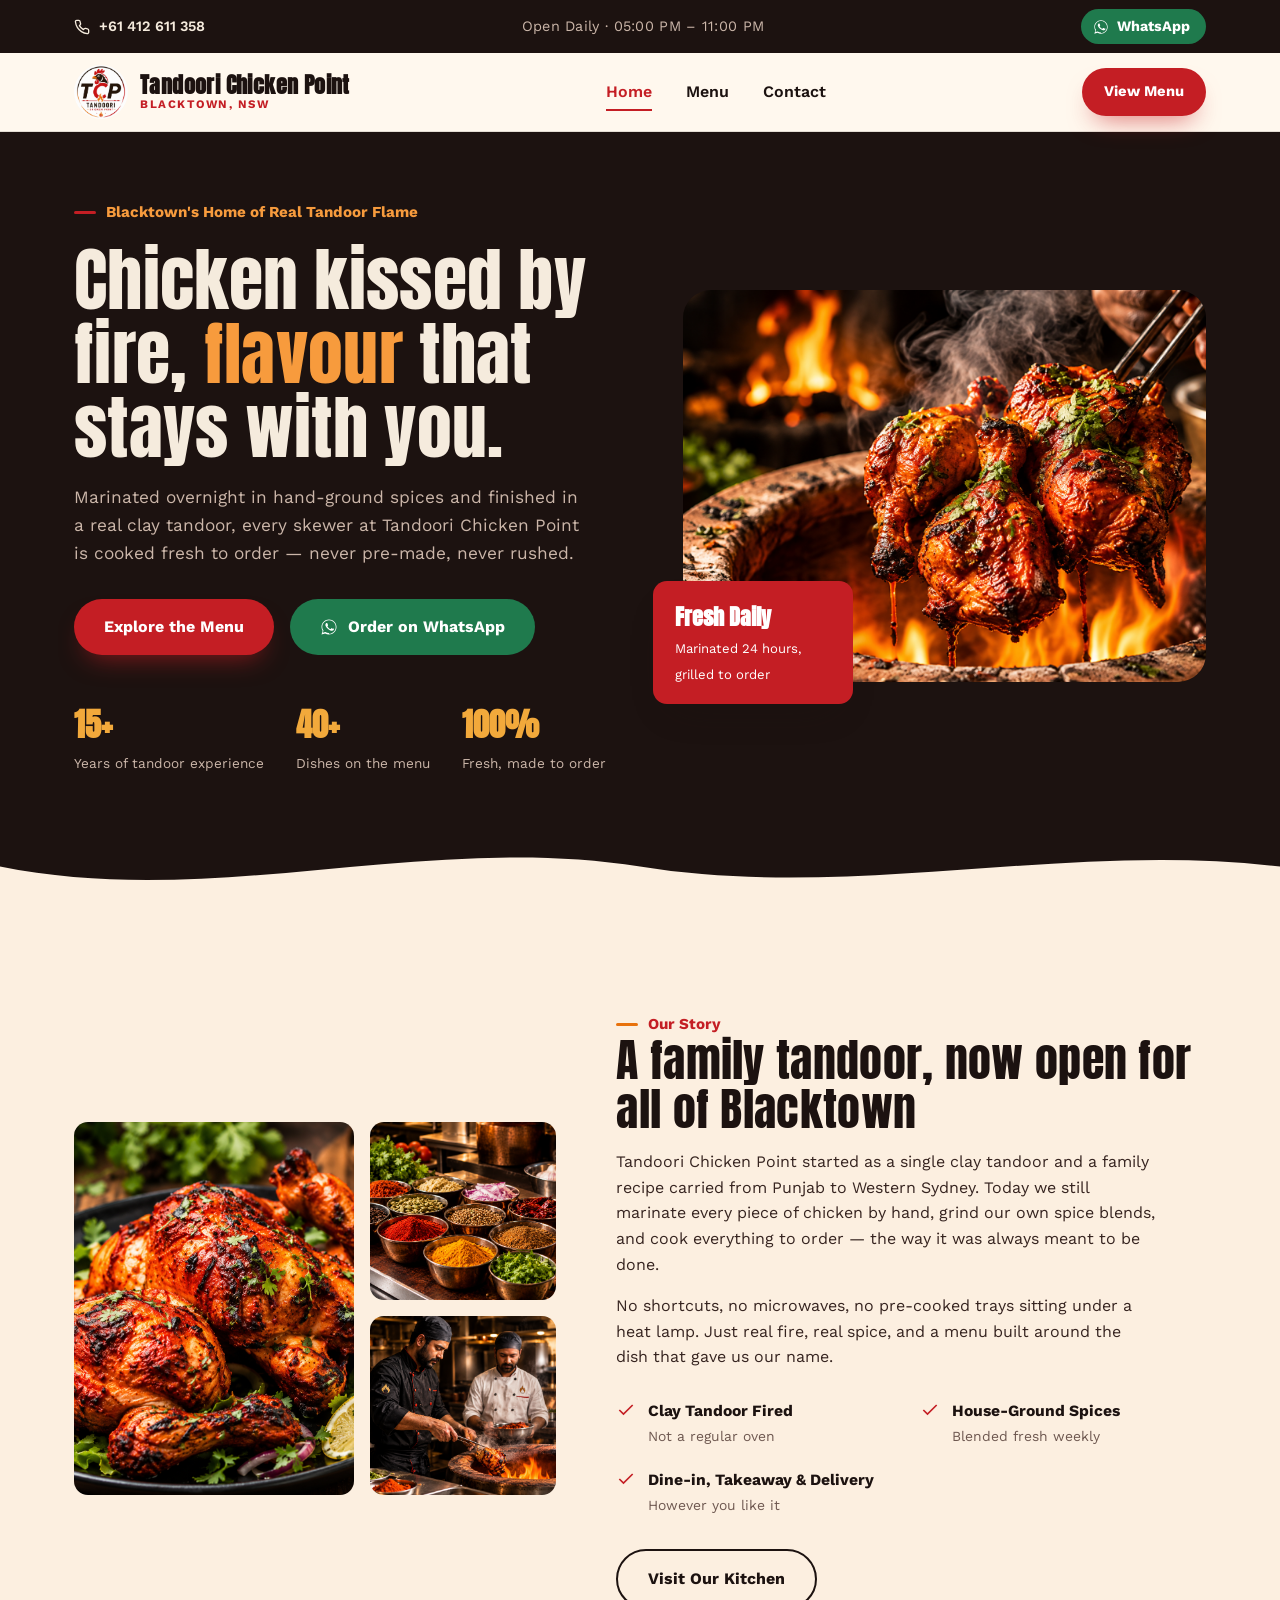
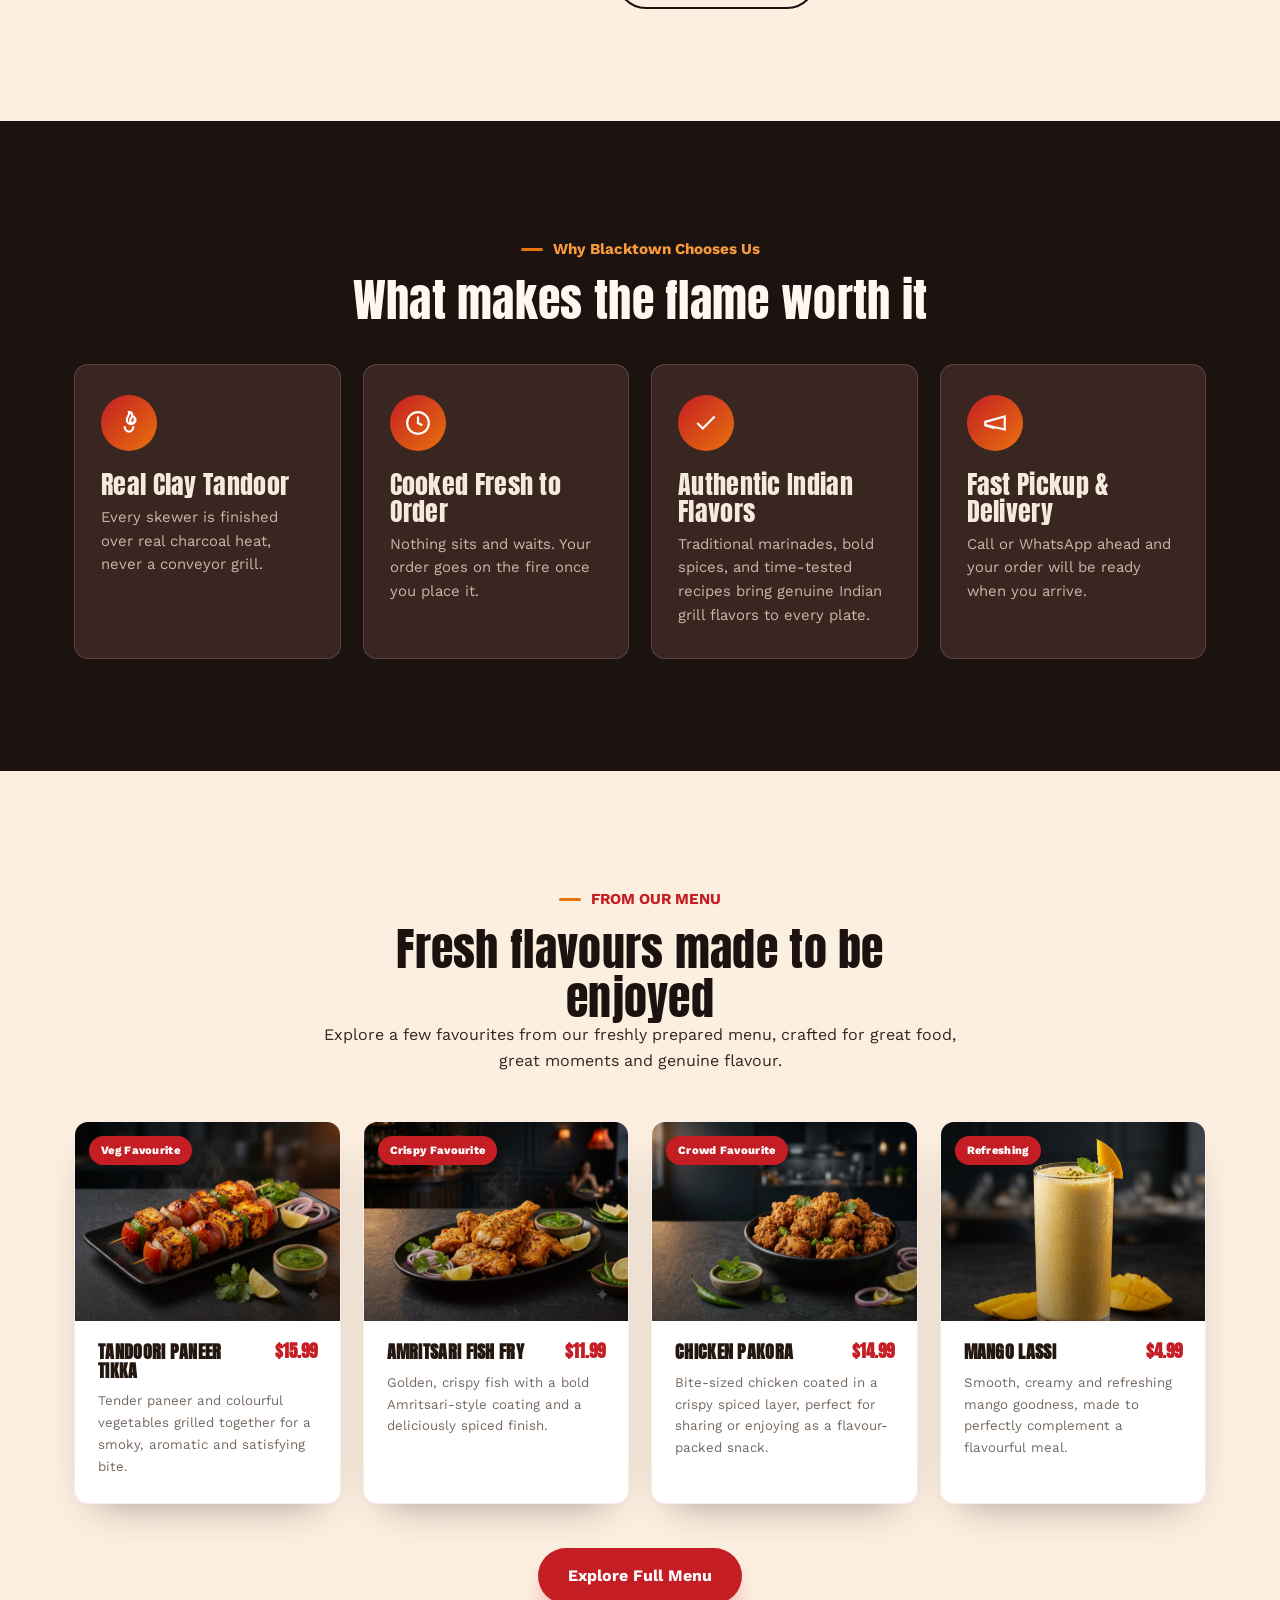
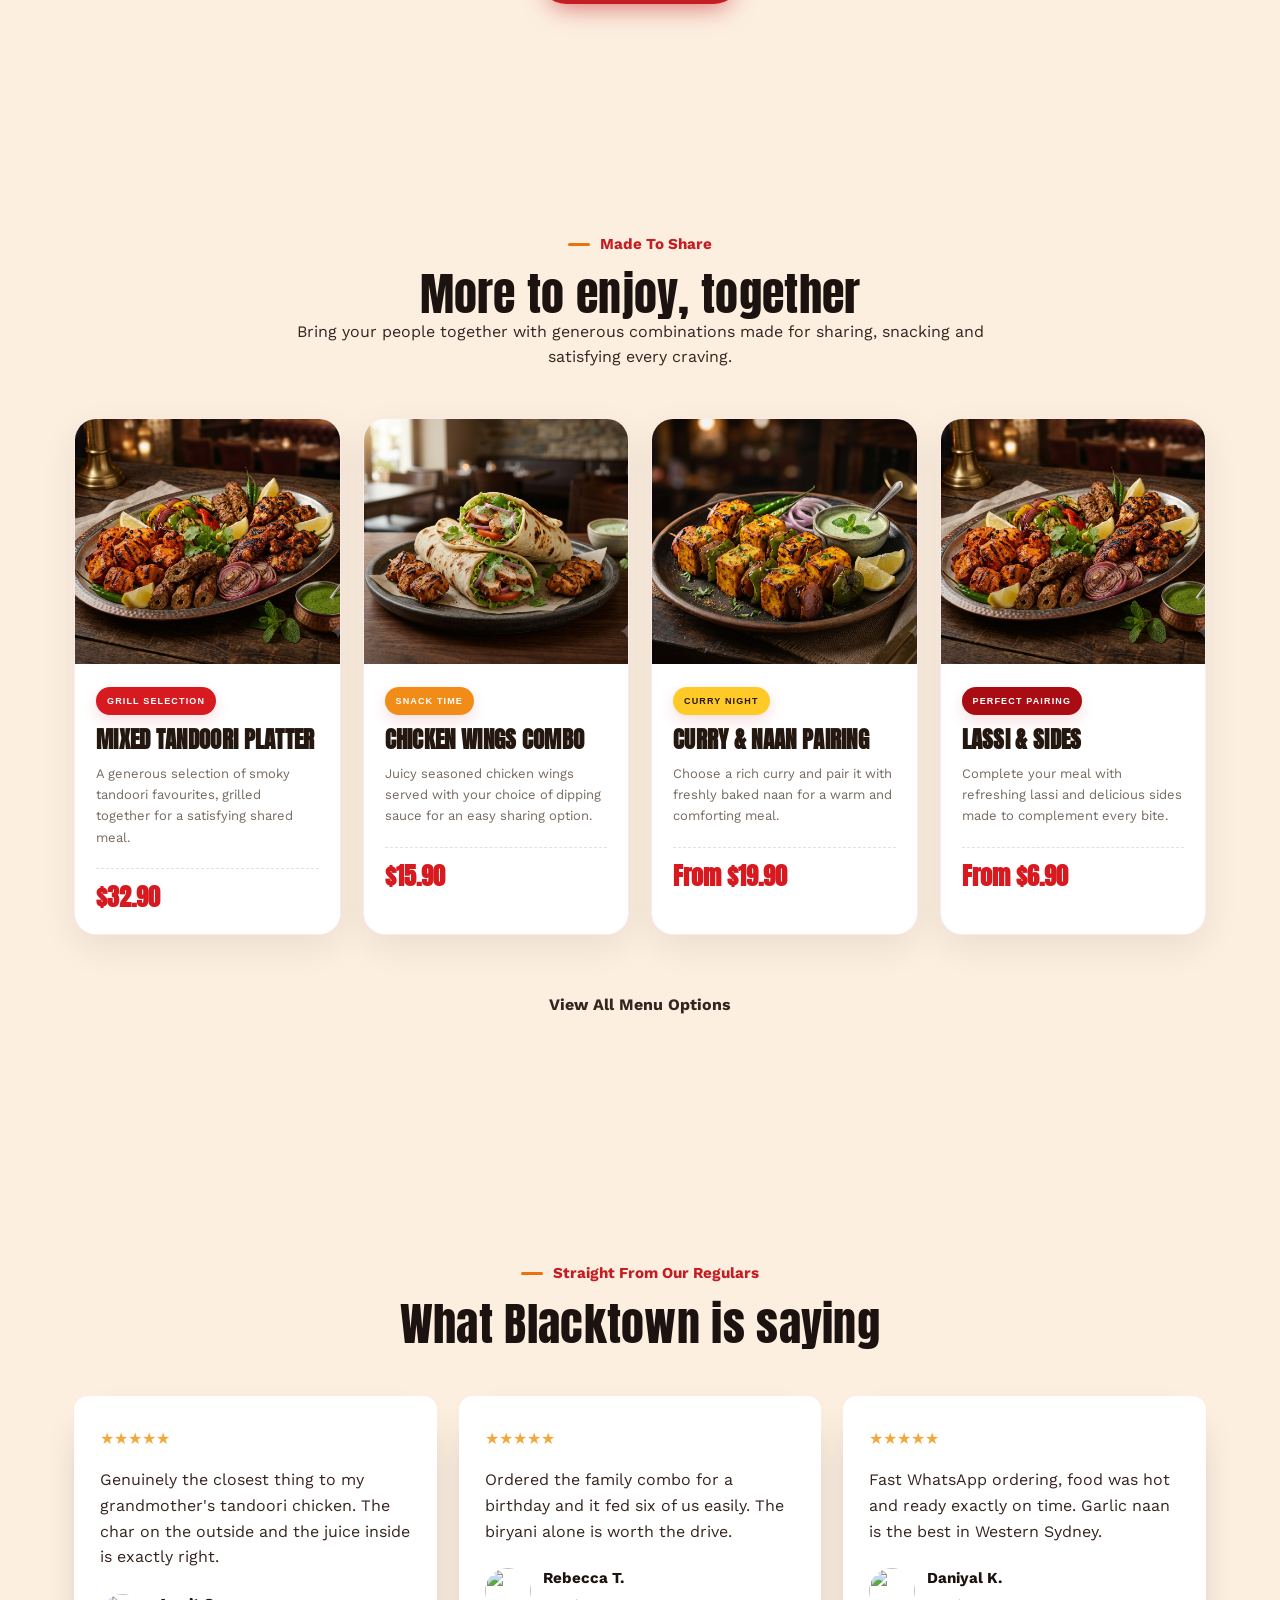
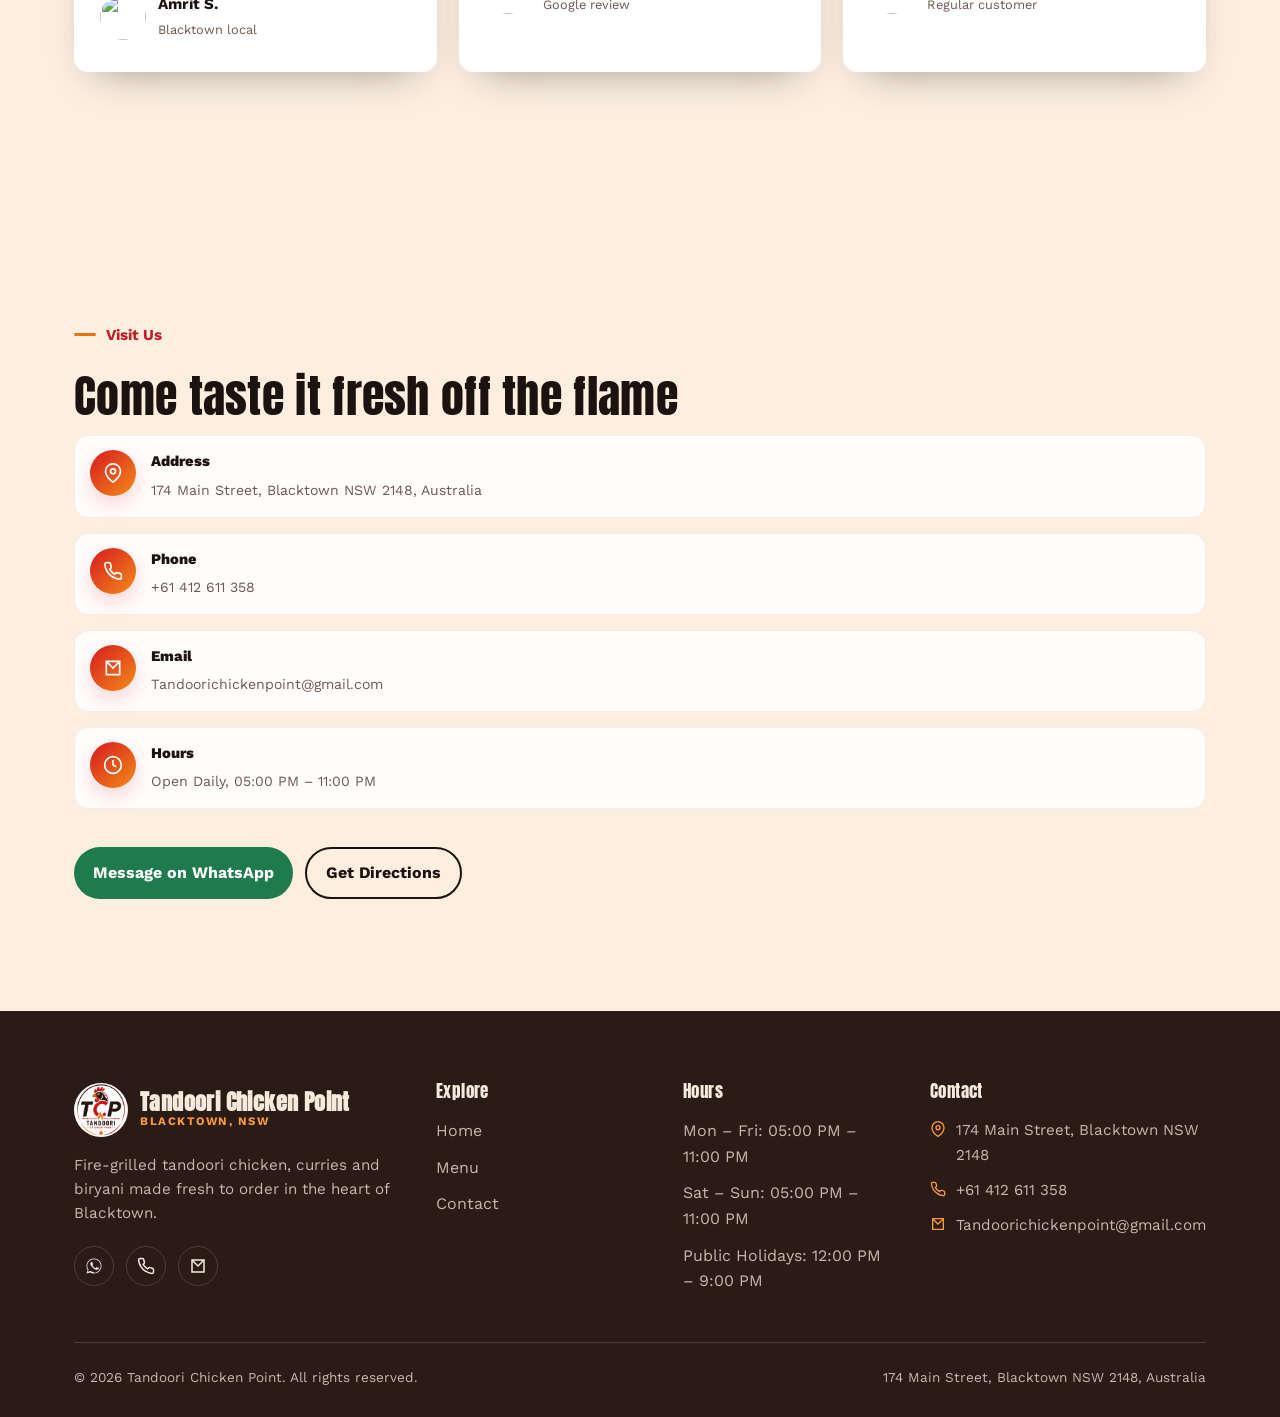
==== commit 6a26ddd4: "Updated website" ====
--- a/index.html
+++ b/index.html
@@ -33,7 +33,7 @@
       <svg width="16" height="16" viewBox="0 0 24 24" fill="none" stroke="currentColor" stroke-width="2" stroke-linecap="round" stroke-linejoin="round"><path d="M22 16.92v3a2 2 0 0 1-2.18 2 19.79 19.79 0 0 1-8.63-3.07 19.5 19.5 0 0 1-6-6 19.79 19.79 0 0 1-3.07-8.67A2 2 0 0 1 4.11 2h3a2 2 0 0 1 2 1.72c.127.96.361 1.903.7 2.81a2 2 0 0 1-.45 2.11L8.09 9.91a16 16 0 0 0 6 6l1.27-1.27a2 2 0 0 1 2.11-.45c.907.339 1.85.573 2.81.7A2 2 0 0 1 22 16.92z"/></svg>
       <span>+61 412 611 358</span>
     </a>
-    <span class="topbar-hours">Open Daily · 11:00 AM – 10:00 PM</span>
+    <span class="topbar-hours">Open Daily · 05:00 PM – 11:00 PM</span>
     <a href="https://wa.me/61412611358" target="_blank" rel="noopener" class="topbar-whatsapp">
       <svg width="16" height="16" viewBox="0 0 24 24" fill="currentColor"><path d="M17.5 14.4c-.3-.1-1.6-.8-1.9-.9-.2-.1-.4-.1-.6.1-.2.3-.7.9-.8 1-.2.2-.3.2-.5.1-.3-.1-1.2-.4-2.2-1.4-.8-.7-1.4-1.6-1.5-1.9-.2-.3 0-.4.1-.6l.4-.5c.1-.2.2-.3.2-.5.1-.2 0-.4 0-.5-.1-.1-.6-1.5-.8-2-.2-.5-.4-.4-.6-.5h-.5c-.2 0-.5.1-.7.3-.2.3-.9.9-.9 2.2s1 2.5 1.1 2.7c.1.2 2 3 4.8 4.3.7.3 1.2.5 1.6.6.7.2 1.3.2 1.8.1.5-.1 1.6-.7 1.9-1.3.2-.6.2-1.1.2-1.3-.1-.1-.3-.2-.6-.3z"/><path d="M12 2C6.5 2 2 6.5 2 12c0 1.9.5 3.7 1.5 5.3L2 22l4.8-1.5C8.3 21.5 10.1 22 12 22c5.5 0 10-4.5 10-10S17.5 2 12 2zm0 18.1c-1.7 0-3.4-.5-4.8-1.3l-.3-.2-3.2 1 1-3.1-.2-.3C3.5 15 3 13.5 3 12c0-5 4-9 9-9s9 4 9 9-4 9-9 9.1z"/></svg>
       <span>WhatsApp</span>
@@ -105,39 +105,135 @@
 
   <!-- ============ ABOUT / STORY ============ -->
   <section class="section about-section">
-    <div class="container">
-      <div class="about-media" data-reveal>
-        <img class="tall" src="images/Charred Tandoori Chicken Platter.png" alt="Clay tandoor oven glowing with hot coals">
-        <img class="wide" src="images/Vibrant South Asian Spice Mise en Place.png" alt="Fresh ground spices used in the marinade">
-        <img class="wide" src="images/Tandoori Chefs at the Flaming Oven.png" alt="Chef preparing tandoori skewers">
-      </div>
-      <div class="about-copy">
-        <span class="eyebrow-tag">Our Story</span>
-        <h2>A family tandoor, now open for all of Blacktown</h2>
-        <p>Tandoori Chicken Point started as a single clay tandoor and a family recipe carried from Punjab to Western Sydney. Today we still marinate every piece of chicken by hand, grind our own spice blends, and cook everything to order — the way it was always meant to be done.</p>
-        <p>No shortcuts, no microwaves, no pre-cooked trays sitting under a heat lamp. Just real fire, real spice, and a menu built around the dish that gave us our name.</p>
-        <div class="about-highlights">
-          <div class="about-highlight">
-            <svg width="20" height="20" viewBox="0 0 24 24" fill="none" stroke="currentColor" stroke-width="2"><path d="M20 6 9 17l-5-5"/></svg>
-            <div><strong>Halal Certified</strong><span>Every dish, every day</span></div>
-          </div>
-          <div class="about-highlight">
-            <svg width="20" height="20" viewBox="0 0 24 24" fill="none" stroke="currentColor" stroke-width="2"><path d="M20 6 9 17l-5-5"/></svg>
-            <div><strong>Clay Tandoor Fired</strong><span>Not a regular oven</span></div>
-          </div>
-          <div class="about-highlight">
-            <svg width="20" height="20" viewBox="0 0 24 24" fill="none" stroke="currentColor" stroke-width="2"><path d="M20 6 9 17l-5-5"/></svg>
-            <div><strong>House-Ground Spices</strong><span>Blended fresh weekly</span></div>
-          </div>
-          <div class="about-highlight">
-            <svg width="20" height="20" viewBox="0 0 24 24" fill="none" stroke="currentColor" stroke-width="2"><path d="M20 6 9 17l-5-5"/></svg>
-            <div><strong>Dine-in, Takeaway & Delivery</strong><span>However you like it</span></div>
-          </div>
-        </div>
-        <a href="contact.html" class="btn btn-ghost">Visit Our Kitchen</a>
-      </div>
-    </div>
-  </section>
+  <div class="container">
+
+    <div class="about-media" data-reveal>
+
+      <img
+        class="tall"
+        src="images/Charred Tandoori Chicken Platter.png"
+        alt="Charred tandoori chicken platter"
+      >
+
+      <img
+        class="wide"
+        src="images/Vibrant South Asian Spice Mise en Place.png"
+        alt="Fresh South Asian spices used in the marinade"
+      >
+
+      <img
+        class="wide"
+        src="images/Tandoori Chefs at the Flaming Oven.png"
+        alt="Chef preparing tandoori skewers over a flaming oven"
+      >
+
+    </div>
+
+
+    <div class="about-copy">
+
+      <span class="eyebrow-tag">Our Story</span>
+
+      <h2>
+        A family tandoor, now open for all of Blacktown
+      </h2>
+
+      <p>
+        Tandoori Chicken Point started as a single clay tandoor
+        and a family recipe carried from Punjab to Western Sydney.
+        Today we still marinate every piece of chicken by hand,
+        grind our own spice blends, and cook everything to order —
+        the way it was always meant to be done.
+      </p>
+
+      <p>
+        No shortcuts, no microwaves, no pre-cooked trays sitting
+        under a heat lamp. Just real fire, real spice, and a menu
+        built around the dish that gave us our name.
+      </p>
+
+
+      <div class="about-highlights">
+
+        <!-- 01 -->
+        <div class="about-highlight">
+
+          <svg
+            width="20"
+            height="20"
+            viewBox="0 0 24 24"
+            fill="none"
+            stroke="currentColor"
+            stroke-width="2"
+          >
+            <path d="M20 6 9 17l-5-5"/>
+          </svg>
+
+          <div>
+            <strong>Clay Tandoor Fired</strong>
+            <span>Not a regular oven</span>
+          </div>
+
+        </div>
+
+
+        <!-- 02 -->
+        <div class="about-highlight">
+
+          <svg
+            width="20"
+            height="20"
+            viewBox="0 0 24 24"
+            fill="none"
+            stroke="currentColor"
+            stroke-width="2"
+          >
+            <path d="M20 6 9 17l-5-5"/>
+          </svg>
+
+          <div>
+            <strong>House-Ground Spices</strong>
+            <span>Blended fresh weekly</span>
+          </div>
+
+        </div>
+
+
+        <!-- 03 -->
+        <div class="about-highlight">
+
+          <svg
+            width="20"
+            height="20"
+            viewBox="0 0 24 24"
+            fill="none"
+            stroke="currentColor"
+            stroke-width="2"
+          >
+            <path d="M20 6 9 17l-5-5"/>
+          </svg>
+
+          <div>
+            <strong>Dine-in, Takeaway &amp; Delivery</strong>
+            <span>However you like it</span>
+          </div>
+
+        </div>
+
+      </div>
+
+
+      <a
+        href="contact.html"
+        class="btn btn-ghost"
+      >
+        Visit Our Kitchen
+      </a>
+
+    </div>
+
+  </div>
+</section>
 
   <!-- ============ WHY CHOOSE US ============ -->
   <section class="section features-section section--dark">
@@ -172,179 +268,485 @@
   </section>
 
   <!-- ============ SIGNATURE DISHES PREVIEW ============ -->
-  <section class="section">
-    <div class="container">
-      <div class="section-head centered">
-        <span class="eyebrow-tag">Fan Favourites</span>
-        <h2>Signature dishes worth the trip</h2>
-        <p>A taste of what's waiting for you on the full menu.</p>
-      </div>
-      <div class="dish-preview-grid">
-        <article class="dish-card" data-reveal>
-          <figure><span class="dish-tag">Best Seller</span><img src="images/Tandoori Chicken.jpeg" alt="Tandoori chicken, half serve"></figure>
-          <div class="dish-info">
-            <div class="dish-info-top"><h3>Tandoori Chicken</h3><span class="dish-price">$14.90</span></div>
-            <p>Charred, smoky and marinated for 24 hours in our house spice blend.</p>
-          </div>
-        </article>
-        <article class="dish-card" data-reveal>
-          <figure><img src="images/Butter Chicken.jpeg" alt="Butter chicken curry in a bowl"></figure>
-          <div class="dish-info">
-            <div class="dish-info-top"><h3>Butter Chicken</h3><span class="dish-price">$16.90</span></div>
-            <p>Tandoori chicken simmered in a rich tomato and cashew cream sauce.</p>
-          </div>
-        </article>
-        <article class="dish-card" data-reveal>
-          <figure><span class="dish-tag">Chef's Pick</span><img src="images/Chicken Biryani.jpeg" alt="Chicken biryani served with raita"></figure>
-          <div class="dish-info">
-            <div class="dish-info-top"><h3>Chicken Biryani</h3><span class="dish-price">$17.90</span></div>
-            <p>Layered basmati rice slow-cooked with tandoori chicken and whole spices.</p>
-          </div>
-        </article>
-        <article class="dish-card" data-reveal>
-          <figure><img src="images/Chicken Seekh Kebab.jpeg" alt="Chicken seekh kebab on a plate"></figure>
-          <div class="dish-info">
-            <div class="dish-info-top"><h3>Chicken Seekh Kebab</h3><span class="dish-price">$4.50</span></div>
-            <p>Juicy minced chicken blended with fresh herbs and spices, skewered and grilled until smoky.</p>
-          </div>
-        </article>
-      </div>
-      <div class="menu-preview-footer"><a href="menu.html" class="btn btn-primary">See Full Menu</a></div>
-    </div>
-  </section>
+ <!-- ============ MENU FAVOURITES PREVIEW ============ -->
+<section class="section menu-favourites-preview">
+
+  <div class="container">
+
+    <div class="section-head centered">
+
+      <span class="eyebrow-tag">
+        FROM OUR MENU
+      </span>
+
+      <h2>
+        Fresh flavours made to be enjoyed
+      </h2>
+
+      <p>
+        Explore a few favourites from our freshly prepared menu,
+        crafted for great food, great moments and genuine flavour.
+      </p>
+
+    </div>
+
+
+    <div class="dish-preview-grid">
+
+
+      <!-- =================================================
+           01 — TANDOORI PANEER TIKKA
+      ================================================== -->
+
+      <article
+        class="dish-card"
+        data-reveal
+      >
+
+        <figure>
+
+          <span class="dish-tag">
+            Veg Favourite
+          </span>
+
+          <img
+            src="images/paneer-tikka.png"
+            alt="Tandoori Paneer Tikka with grilled vegetables"
+            width="800"
+            height="600"
+            loading="lazy"
+          >
+
+        </figure>
+
+
+        <div class="dish-info">
+
+          <div class="dish-info-top">
+
+            <h3>
+              Tandoori Paneer Tikka
+            </h3>
+
+            <span class="dish-price">
+              $15.99
+            </span>
+
+          </div>
+
+          <p>
+            Tender paneer and colourful vegetables grilled
+            together for a smoky, aromatic and satisfying bite.
+          </p>
+
+        </div>
+
+      </article>
+
+
+
+      <!-- =================================================
+           02 — AMRITSARI FISH FRY
+      ================================================== -->
+
+      <article
+        class="dish-card"
+        data-reveal
+      >
+
+        <figure>
+
+          <span class="dish-tag">
+            Crispy Favourite
+          </span>
+
+          <img
+            src="images/amritsari-fish-fry.png"
+            alt="Crispy Amritsari Fish Fry"
+            width="800"
+            height="600"
+            loading="lazy"
+          >
+
+        </figure>
+
+
+        <div class="dish-info">
+
+          <div class="dish-info-top">
+
+            <h3>
+              Amritsari Fish Fry
+            </h3>
+
+            <span class="dish-price">
+              $11.99
+            </span>
+
+          </div>
+
+          <p>
+            Golden, crispy fish with a bold Amritsari-style
+            coating and a deliciously spiced finish.
+          </p>
+
+        </div>
+
+      </article>
+
+
+
+      <!-- =================================================
+           03 — CHICKEN PAKORA
+      ================================================== -->
+
+      <article
+        class="dish-card"
+        data-reveal
+      >
+
+        <figure>
+
+          <span class="dish-tag">
+            Crowd Favourite
+          </span>
+
+          <img
+            src="images/chicken-pakora.png"
+            alt="Crispy Chicken Pakora"
+            width="800"
+            height="600"
+            loading="lazy"
+          >
+
+        </figure>
+
+
+        <div class="dish-info">
+
+          <div class="dish-info-top">
+
+            <h3>
+              Chicken Pakora
+            </h3>
+
+            <span class="dish-price">
+              $14.99
+            </span>
+
+          </div>
+
+          <p>
+            Bite-sized chicken coated in a crispy spiced layer,
+            perfect for sharing or enjoying as a flavour-packed snack.
+          </p>
+
+        </div>
+
+      </article>
+
+
+
+      <!-- =================================================
+           04 — MANGO LASSI
+      ================================================== -->
+
+      <article
+        class="dish-card"
+        data-reveal
+      >
+
+        <figure>
+
+          <span class="dish-tag">
+            Refreshing
+          </span>
+
+          <img
+            src="images/mango-lassi.png"
+            alt="Refreshing Mango Lassi"
+            width="600"
+            height="700"
+            loading="lazy"
+          >
+
+        </figure>
+
+
+        <div class="dish-info">
+
+          <div class="dish-info-top">
+
+            <h3>
+              Mango Lassi
+            </h3>
+
+            <span class="dish-price">
+              $4.99
+            </span>
+
+          </div>
+
+          <p>
+            Smooth, creamy and refreshing mango goodness,
+            made to perfectly complement a flavourful meal.
+          </p>
+
+        </div>
+
+      </article>
+
+
+    </div>
+
+
+    <!-- =================================================
+         MENU BUTTON
+    ================================================== -->
+
+    <div class="menu-preview-footer">
+
+      <a
+        href="menu.html"
+        class="btn btn-primary"
+      >
+        Explore Full Menu
+      </a>
+
+    </div>
+
+
+  </div>
+
+</section>
 
   <!-- ============ SPECIAL OFFERS ============ -->
 
+<!-- =========================================================
+     HOME — COMBO OFFERS & SPECIALS
+========================================================= -->
+
 <section class="section offers-section">
+
   <div class="container">
 
     <div class="section-head centered">
-      <span class="eyebrow-tag">Deals Worth Ordering For</span>
-      <h2>This week's combo specials</h2>
+
+      <span class="eyebrow-tag">
+        Made To Share
+      </span>
+
+      <h2>
+        More to enjoy, together
+      </h2>
+
       <p>
-        Available for dine-in, takeaway and delivery. Mention the deal when you order.
+        Bring your people together with generous combinations
+        made for sharing, snacking and satisfying every craving.
       </p>
-    </div>
+
+    </div>
+
 
     <div class="offers-grid">
 
-      <!-- CARD 1 -->
-      <div class="offer-card" data-reveal>
+
+      <!-- =================================================
+           OFFER 01 — SHARING PLATTER
+      ================================================== -->
+
+      <article class="offer-card" data-reveal>
 
         <div class="offer-image">
+
           <img
-            src="images/Feast for Four.jpeg"
-            alt="Feast for Four"
-          >
+            src="/images/Mixed Grill Sharing Platter.png"
+            alt="Mixed tandoori platter with grilled chicken and sides"
+            loading="lazy"
+          >
+
         </div>
 
         <div class="offer-content">
-          <span class="offer-badge">Family Combo</span>
-
-          <h3>Feast for Four</h3>
+
+          <span class="offer-badge">
+            Grill Selection
+          </span>
+
+          <h3>
+            Mixed Tandoori Platter
+          </h3>
 
           <p>
-            Whole tandoori chicken, butter chicken, chicken biryani,
-            4 garlic naan and a jug of lassi.
+            A generous selection of smoky tandoori favourites,
+            grilled together for a satisfying shared meal.
           </p>
 
           <div class="offer-price">
-            <strong>$59.90</strong>
-            <del>$74.00</del>
-          </div>
-        </div>
-
-      </div>
-
-
-      <!-- CARD 2 -->
-      <div class="offer-card" data-reveal>
+
+            <strong>
+              $32.90
+            </strong>
+
+          </div>
+
+        </div>
+
+      </article>
+
+
+      <!-- =================================================
+           OFFER 02 — SNACK COMBO
+      ================================================== -->
+
+      <article class="offer-card" data-reveal>
 
         <div class="offer-image">
+
           <img
-            src="images/Weekday Lunch Box.jpeg"
-            alt="Weekday Lunch Box"
-          >
+            src="/images/Chicken Tikka Wrap.png"
+            alt="Crispy grilled chicken wings"
+            loading="lazy"
+          >
+
         </div>
 
         <div class="offer-content">
-          <span class="offer-badge">Lunch Special</span>
-
-          <h3>Weekday Lunch Box</h3>
+
+          <span class="offer-badge">
+            Snack Time
+          </span>
+
+          <h3>
+            Chicken Wings Combo
+          </h3>
 
           <p>
-            Choice of curry with rice or naan and a soft drink,
-            available 11am–3pm, Monday to Friday.
+            Juicy seasoned chicken wings served with your choice
+            of dipping sauce for an easy sharing option.
           </p>
 
           <div class="offer-price">
-            <strong>$14.90</strong>
-          </div>
-        </div>
-
-      </div>
-
-
-      <!-- CARD 3 -->
-      <div class="offer-card" data-reveal>
+
+            <strong>
+              $15.90
+            </strong>
+
+          </div>
+
+        </div>
+
+      </article>
+
+
+      <!-- =================================================
+           OFFER 03 — CURRY COMBO
+      ================================================== -->
+
+      <article class="offer-card" data-reveal>
 
         <div class="offer-image">
+
           <img
-            src="images/Tandoori for Two.jpeg"
-            alt="Tandoori for Two"
-          >
+            src="/images/Paneer Tikka Platter.png"
+            alt="Paneer tikka platter"
+            loading="lazy"
+          >
+
         </div>
 
         <div class="offer-content">
-          <span class="offer-badge">Date Night</span>
-
-          <h3>Tandoori for Two</h3>
+
+          <span class="offer-badge">
+            Curry Night
+          </span>
+
+          <h3>
+            Curry & Naan Pairing
+          </h3>
 
           <p>
-            Mixed tandoori platter, one curry, two naan and
-            two mango lassi.
+            Choose a rich curry and pair it with freshly baked naan
+            for a warm and comforting meal.
           </p>
 
           <div class="offer-price">
-            <strong>$44.90</strong>
-            <del>$52.00</del>
-          </div>
-        </div>
-
-      </div>
-
-
-      <!-- CARD 4 -->
-      <div class="offer-card" data-reveal>
+
+            <strong>
+              From $19.90
+            </strong>
+
+          </div>
+
+        </div>
+
+      </article>
+
+
+      <!-- =================================================
+           OFFER 04 — SIDES & DRINKS
+      ================================================== -->
+
+      <article class="offer-card" data-reveal>
 
         <div class="offer-image">
+
           <img
-            src="images/Biryani Feast.jpeg"
-            alt="Biryani Feast"
-          >
+            src="/images/Mixed Grill Sharing Platter.png"
+            alt="Refreshing mango lassi"
+            loading="lazy"
+          >
+
         </div>
 
         <div class="offer-content">
-          <span class="offer-badge">Dinner Special</span>
-
-          <h3>Biryani Feast</h3>
+
+          <span class="offer-badge">
+            Perfect Pairing
+          </span>
+
+          <h3>
+            Lassi & Sides
+          </h3>
 
           <p>
-            Fragrant chicken biryani, one garlic naan, fresh
-            raita and a refreshing mango lassi.
+            Complete your meal with refreshing lassi and
+            delicious sides made to complement every bite.
           </p>
 
           <div class="offer-price">
-            <strong>$24.90</strong>
-            <del>$29.90</del>
-          </div>
-        </div>
-
-      </div>
+
+            <strong>
+              From $6.90
+            </strong>
+
+          </div>
+
+        </div>
+
+      </article>
+
+
+    </div>
+
+
+    <!-- =================================================
+         FULL MENU LINK
+    ================================================== -->
+
+    <div class="offers-footer">
+
+      <a
+        href="menu.html"
+        class="btn btn-secondary"
+      >
+        View All Menu Options
+      </a>
 
     </div>
 
   </div>
+
 </section>
 
 
@@ -385,71 +787,7 @@
     </div>
   </section>
 
- <!-- ============ GALLERY ============ -->
-<section class="section section--dark">
-  <div class="container">
-
-    <div class="section-head centered">
-      <span class="eyebrow-tag" style="color:var(--ember-light)">
-        Inside the Kitchen
-      </span>
-
-      <h2>A look at the tandoor in action</h2>
-    </div>
-
-    <div class="gallery-grid">
-
-      <!-- 1 -->
-      <figure data-caption="Smoky chicken seekh kebabs">
-        <img
-          src="https://placehold.co/700x700/6F1518/FFF8EE?text=Chicken+Seekh+Kebab"
-          alt="Smoky chicken seekh kebabs"
-        >
-      </figure>
-
-      <!-- 2 -->
-      <figure data-caption="Charcoal grilled lamb seekh">
-        <img
-          src="https://placehold.co/500x500/3A201A/F5EBDD?text=Lamb+Seekh+Kebab"
-          alt="Charcoal grilled lamb seekh kebabs"
-        >
-      </figure>
-
-      <!-- 3 -->
-      <figure data-caption="Chicken tikka sizzling over charcoal">
-        <img
-          src="https://placehold.co/500x500/A84416/FFF8EE?text=Chicken+Tikka"
-          alt="Chicken tikka sizzling over charcoal"
-        >
-      </figure>
-
-      <!-- 4 -->
-      <figure data-caption="Traditional chicken karahi">
-        <img
-          src="https://placehold.co/500x500/8E1319/FFF8EE?text=Chicken+Karahi"
-          alt="Traditional chicken karahi"
-        >
-      </figure>
-
-      <!-- 5 -->
-      <figure data-caption="Lamb rogan josh with aromatic spices">
-        <img
-          src="https://placehold.co/500x500/54251D/F2A93B?text=Lamb+Rogan+Josh"
-          alt="Lamb rogan josh with aromatic spices"
-        >
-      </figure>
-
-      <!-- 6 -->
-      <figure data-caption="Fresh spices prepared in our kitchen">
-        <img
-          src="https://placehold.co/500x500/B87516/1C1210?text=House+Spices"
-          alt="Fresh spices prepared in the restaurant kitchen"
-        >
-      </figure>
-
-    </div>
-  </div>
-</section>
+  
 
   <!-- ============ VISIT US ============ -->
   <section class="section">
@@ -471,7 +809,7 @@
         </div>
         <div class="visit-info-item">
           <span class="icon-circle"><svg width="20" height="20" viewBox="0 0 24 24" fill="none" stroke="currentColor" stroke-width="2"><circle cx="12" cy="12" r="10"/><path d="M12 6v6l4 2"/></svg></span>
-          <div><strong>Hours</strong><span>Open Daily, 11:00 AM – 10:00 PM</span></div>
+          <div><strong>Hours</strong><span>Open Daily, 05:00 PM – 11:00 PM</span></div>
         </div>
         <div class="visit-actions">
           <a href="https://wa.me/61412611358" target="_blank" rel="noopener" class="btn btn-whatsapp">Message on WhatsApp</a>
@@ -507,8 +845,8 @@
       <div class="footer-col">
         <h4>Hours</h4>
         <ul>
-          <li>Mon – Fri: 11:00 AM – 10:00 PM</li>
-          <li>Sat – Sun: 11:00 AM – 10:30 PM</li>
+          <li>Mon – Fri: 05:00 PM – 11:00 PM</li>
+          <li>Sat – Sun: 05:00 PM – 11:00 PM</li>
           <li>Public Holidays: 12:00 PM – 9:00 PM</li>
         </ul>
       </div>
--- a/css/home-menu-preview.css
+++ b/css/home-menu-preview.css
@@ -1,77 +1,646 @@
-/* ============================================
-   HOME — SIGNATURE DISHES PREVIEW
-   ============================================ */
+/* =========================================================
+   HOME — SIGNATURE MENU PREVIEW
+========================================================= */
+
+.signature-menu-preview {
+  position: relative;
+}
+
+
+/* =========================================================
+   GRID
+========================================================= */
 
 .dish-preview-grid {
+
   display: grid;
+
+  grid-template-columns: 1fr;
+
   gap: 24px;
-  grid-template-columns: 1fr;
-}
+
+}
+
+
+/* =========================================================
+   DISH CARD
+========================================================= */
 
 .dish-card {
+
+  position: relative;
+
+  overflow: hidden;
+
   background: var(--card);
+
+  border:
+
+    1px solid
+
+    rgba(215, 25, 32, 0.08);
+
   border-radius: var(--radius-md);
+
+  box-shadow: var(--shadow-card);
+
+  transition:
+
+    transform 0.3s ease,
+
+    box-shadow 0.3s ease,
+
+    border-color 0.3s ease;
+
+}
+
+
+.dish-card:hover {
+
+  transform:
+
+    translateY(-7px);
+
+  border-color:
+
+    rgba(215, 25, 32, 0.20);
+
+  box-shadow:
+
+    0 18px 45px
+
+    rgba(55, 25, 8, 0.13);
+
+}
+
+
+/* =========================================================
+   IMAGE
+========================================================= */
+
+.dish-card figure {
+
+  position: relative;
+
+  aspect-ratio: 4 / 3;
+
   overflow: hidden;
-  box-shadow: var(--shadow-card);
-  transition: transform 0.25s ease;
-}
-
-.dish-card:hover { transform: translateY(-6px); }
-
-.dish-card figure {
-  position: relative;
-  aspect-ratio: 4/3;
-  overflow: hidden;
-}
+
+  background:
+
+    #24170f;
+
+}
+
 
 .dish-card img {
-  width: 100%; height: 100%;
+
+  width: 100%;
+
+  height: 100%;
+
+  display: block;
+
   object-fit: cover;
-  transition: transform 0.4s ease;
-}
-
-.dish-card:hover img { transform: scale(1.06); }
+
+  transition:
+
+    transform 0.55s ease;
+
+}
+
+
+.dish-card:hover img {
+
+  transform:
+
+    scale(1.07);
+
+}
+
+
+/* =========================================================
+   IMAGE OVERLAY
+========================================================= */
+
+.dish-card figure::after {
+
+  content: "";
+
+  position: absolute;
+
+  inset: 0;
+
+  pointer-events: none;
+
+  background:
+
+    linear-gradient(
+
+      180deg,
+
+      rgba(20, 8, 3, 0.03) 35%,
+
+      rgba(20, 8, 3, 0.30) 100%
+
+    );
+
+}
+
+
+/* =========================================================
+   TAG
+========================================================= */
 
 .dish-tag {
+
   position: absolute;
-  top: 14px; left: 14px;
-  background: var(--flame);
+
+  z-index: 3;
+
+  top: 14px;
+
+  left: 14px;
+
+  display: inline-flex;
+
+  align-items: center;
+
+  min-height: 29px;
+
+  padding:
+
+    5px 12px;
+
   color: #fff;
-  font-size: 0.72rem;
-  font-weight: 700;
-  padding: 5px 12px;
-  border-radius: 999px;
-}
-
-.dish-info { padding: 20px 22px 24px; }
+
+  background:
+
+    var(--flame);
+
+  border-radius:
+
+    999px;
+
+  font-size:
+
+    0.70rem;
+
+  font-weight:
+
+    800;
+
+  letter-spacing:
+
+    0.3px;
+
+  line-height:
+
+    1;
+
+  box-shadow:
+
+    0 7px 18px
+
+    rgba(0, 0, 0, 0.16);
+
+}
+
+
+/* =========================================================
+   TAG VARIATIONS
+========================================================= */
+
+.dish-tag-orange {
+
+  background:
+
+    var(--tcp-orange, #f28c18);
+
+}
+
+
+.dish-tag-yellow {
+
+  color:
+
+    #24170f;
+
+  background:
+
+    var(--tcp-yellow, #ffc928);
+
+}
+
+
+.dish-tag-red {
+
+  background:
+
+    var(--tcp-red, #d71920);
+
+}
+
+
+/* =========================================================
+   DISH INFORMATION
+========================================================= */
+
+.dish-info {
+
+  padding:
+
+    21px 21px 23px;
+
+}
+
+
+/* =========================================================
+   TITLE + PRICE
+========================================================= */
 
 .dish-info-top {
+
   display: flex;
+
+  align-items: flex-start;
+
   justify-content: space-between;
-  align-items: baseline;
-  gap: 10px;
-}
-
-.dish-info-top h3 { font-size: 1.15rem; }
+
+  gap: 14px;
+
+}
+
+
+.dish-info-top h3 {
+
+  margin: 0;
+
+  color:
+
+    var(--tcp-brown, #24170f);
+
+  font-family:
+
+    var(--font-display, "Oswald", sans-serif);
+
+  font-size:
+
+    1.18rem;
+
+  font-weight:
+
+    700;
+
+  line-height:
+
+    1.05;
+
+  text-transform:
+
+    uppercase;
+
+}
+
+
+/* =========================================================
+   PRICE
+========================================================= */
 
 .dish-price {
-  font-family: var(--font-display);
-  color: var(--flame);
-  font-size: 1.1rem;
-  white-space: nowrap;
-}
-
-.dish-info p { margin-top: 8px; font-size: 0.9rem; }
+
+  flex-shrink: 0;
+
+  color:
+
+    var(--flame, #d71920);
+
+  font-family:
+
+    var(--font-display, "Oswald", sans-serif);
+
+  font-size:
+
+    1.15rem;
+
+  font-weight:
+
+    700;
+
+  line-height:
+
+    1;
+
+  white-space:
+
+    nowrap;
+
+}
+
+
+/* =========================================================
+   DESCRIPTION
+========================================================= */
+
+.dish-info p {
+
+  margin:
+
+    10px 0 0;
+
+  color:
+
+    var(--muted, #756960);
+
+  font-size:
+
+    0.86rem;
+
+  line-height:
+
+    1.65;
+
+}
+
+
+/* =========================================================
+   MENU BUTTON AREA
+========================================================= */
 
 .menu-preview-footer {
-  text-align: center;
-  margin-top: 44px;
-}
+
+  display:
+
+    flex;
+
+  justify-content:
+
+    center;
+
+  margin-top:
+
+    44px;
+
+}
+
+
+/* =========================================================
+   BUTTON
+========================================================= */
+
+.menu-preview-footer .btn {
+
+  min-width:
+
+    175px;
+
+  text-align:
+
+    center;
+
+}
+
+
+/* =========================================================
+   TABLET
+========================================================= */
 
 @media (min-width: 640px) {
-  .dish-preview-grid { grid-template-columns: repeat(2, 1fr); }
-}
+
+  .dish-preview-grid {
+
+    grid-template-columns:
+
+      repeat(2, 1fr);
+
+    gap:
+
+      25px;
+
+  }
+
+
+  .dish-info {
+
+    padding:
+
+      22px 23px 25px;
+
+  }
+
+}
+
+
+/* =========================================================
+   DESKTOP
+========================================================= */
 
 @media (min-width: 1000px) {
-  .dish-preview-grid { grid-template-columns: repeat(4, 1fr); }
-}
+
+  .dish-preview-grid {
+
+    grid-template-columns:
+
+      repeat(4, 1fr);
+
+    gap:
+
+      22px;
+
+  }
+
+
+  .dish-card figure {
+
+    aspect-ratio:
+
+      4 / 3;
+
+  }
+
+
+  .dish-info-top h3 {
+
+    font-size:
+
+      1.12rem;
+
+  }
+
+
+  .dish-price {
+
+    font-size:
+
+      1.08rem;
+
+  }
+
+
+  .dish-info p {
+
+    font-size:
+
+      0.83rem;
+
+  }
+
+}
+
+
+/* =========================================================
+   MOBILE
+========================================================= */
+
+@media (max-width: 639px) {
+
+  .dish-preview-grid {
+
+    gap:
+
+      18px;
+
+  }
+
+
+  .dish-card figure {
+
+    aspect-ratio:
+
+      16 / 11;
+
+  }
+
+
+  .dish-info {
+
+    padding:
+
+      19px 18px 21px;
+
+  }
+
+
+  .dish-info-top {
+
+    gap:
+
+      10px;
+
+  }
+
+
+  .dish-info-top h3 {
+
+    font-size:
+
+      1.08rem;
+
+  }
+
+
+  .dish-price {
+
+    font-size:
+
+      1.05rem;
+
+  }
+
+
+  .dish-info p {
+
+    font-size:
+
+      0.82rem;
+
+  }
+
+
+  .dish-tag {
+
+    top:
+
+      12px;
+
+    left:
+
+      12px;
+
+    padding:
+
+      5px 10px;
+
+    font-size:
+
+      0.66rem;
+
+  }
+
+
+  .menu-preview-footer {
+
+    margin-top:
+
+      32px;
+
+  }
+
+}
+
+
+/* =========================================================
+   SMALL MOBILE
+========================================================= */
+
+@media (max-width: 390px) {
+
+  .dish-info-top {
+
+    flex-direction:
+
+      column;
+
+    align-items:
+
+      flex-start;
+
+  }
+
+
+  .dish-price {
+
+    margin-top:
+
+      3px;
+
+  }
+
+
+  .dish-info p {
+
+    margin-top:
+
+      9px;
+
+  }
+
+}
+
+
+/* =========================================================
+   REDUCED MOTION
+========================================================= */
+
+@media (prefers-reduced-motion: reduce) {
+
+  .dish-card,
+  .dish-card img {
+
+    transition:
+
+      none;
+
+  }
+
+}
--- a/css/home-offers.css
+++ b/css/home-offers.css
@@ -1,18 +1,41 @@
- 
-/* =========================================================
-   OFFERS SECTION
+/* =========================================================
+   TANDOORI CHICKEN POINT
+   HOME — OFFERS / COMBOS SECTION
 ========================================================= */
 
 .offers-section {
+
   position: relative;
-}
-
-
-/* =========================================================
-   4 CARDS IN ONE ROW
+
+  overflow: hidden;
+
+}
+
+
+/* =========================================================
+   SECTION INTRO
+========================================================= */
+
+.offers-section .section-head {
+
+  position: relative;
+
+  z-index: 2;
+
+  max-width: 760px;
+
+  margin-left: auto;
+  margin-right: auto;
+
+}
+
+
+/* =========================================================
+   OFFERS GRID
 ========================================================= */
 
 .offers-grid {
+
   display: grid;
 
   grid-template-columns:
@@ -21,6 +44,9 @@
   gap: 22px;
 
   width: 100%;
+
+  margin-top: 38px;
+
 }
 
 
@@ -29,64 +55,119 @@
 ========================================================= */
 
 .offer-card {
+
+  position: relative;
+
   overflow: hidden;
 
-  background: #ffffff;
-
-  border: 1px solid rgba(0, 0, 0, 0.08);
-
-  border-radius: 18px;
+  background:
+
+    #ffffff;
+
+  border:
+
+    1px solid
+
+    rgba(215, 25, 32, 0.09);
+
+  border-radius:
+
+    22px;
 
   box-shadow:
-    0 10px 30px rgba(0, 0, 0, 0.06);
+
+    0 12px 35px
+
+    rgba(45, 22, 7, 0.08);
 
   transition:
-    transform 0.35s ease,
-    box-shadow 0.35s ease;
-}
+
+    transform .35s ease,
+
+    box-shadow .35s ease,
+
+    border-color .35s ease;
+
+}
+
 
 .offer-card:hover {
-  transform: translateY(-7px);
+
+  transform:
+
+    translateY(-7px);
+
+  border-color:
+
+    rgba(215, 25, 32, .22);
 
   box-shadow:
-    0 18px 45px rgba(0, 0, 0, 0.12);
-}
-
-
-/* =========================================================
-   IMAGE
+
+    0 20px 48px
+
+    rgba(45, 22, 7, .14);
+
+}
+
+
+/* =========================================================
+   OFFER IMAGE
 ========================================================= */
 
 .offer-image {
+
   position: relative;
 
   width: 100%;
-  height: 230px;
+
+  height: 245px;
 
   overflow: hidden;
 
-  background: #f3f1ed;
-}
+  background:
+
+    #f5eee6;
+
+}
+
+
+/* =========================================================
+   IMAGE GRADIENT
+========================================================= */
 
 .offer-image::after {
+
   content: "";
 
   position: absolute;
 
   inset: 0;
 
+  pointer-events: none;
+
   background:
+
     linear-gradient(
-      to bottom,
-      rgba(0, 0, 0, 0) 45%,
-      rgba(0, 0, 0, 0.18) 100%
+
+      180deg,
+
+      rgba(20, 8, 3, 0) 42%,
+
+      rgba(20, 8, 3, .32) 100%
+
     );
 
-  pointer-events: none;
-}
+}
+
+
+/* =========================================================
+   OFFER IMAGE
+========================================================= */
 
 .offer-image img {
+
   width: 100%;
+
   height: 100%;
 
   display: block;
@@ -94,20 +175,39 @@
   object-fit: cover;
 
   transition:
-    transform 0.55s ease;
-}
-
-.offer-card:hover .offer-image img {
-  transform: scale(1.07);
-}
-
-
-/* =========================================================
-   CONTENT
+
+    transform .55s ease;
+
+}
+
+
+.offer-card:hover
+
+.offer-image img {
+
+  transform:
+
+    scale(1.07);
+
+}
+
+
+/* =========================================================
+   OFFER CONTENT
 ========================================================= */
 
 .offer-content {
-  padding: 23px 21px 25px;
+
+  position: relative;
+
+  padding:
+
+    22px 21px 25px;
+
+  background:
+
+    #ffffff;
+
 }
 
 
@@ -116,48 +216,104 @@
 ========================================================= */
 
 .offer-badge {
+
   display: inline-flex;
 
   align-items: center;
 
   width: fit-content;
 
-  padding: 7px 11px;
-
-  margin-bottom: 13px;
-
-  background: #8e1319;
-
-  color: #fff8ee;
-
-  border-radius: 999px;
-
-  font-size: 10px;
-
-  font-weight: 800;
-
-  letter-spacing: 0.08em;
-
-  text-transform: uppercase;
-
-  line-height: 1;
-}
-
-
-/* =========================================================
-   TITLE
+  min-height: 28px;
+
+  padding:
+
+    6px 11px;
+
+  margin-bottom:
+
+    13px;
+
+  color:
+
+    #ffffff;
+
+  background:
+
+    var(--tcp-red, #d71920);
+
+  border-radius:
+
+    999px;
+
+  font-family:
+
+    "DM Sans",
+    Arial,
+    sans-serif;
+
+  font-size:
+
+    9px;
+
+  font-weight:
+
+    800;
+
+  letter-spacing:
+
+    1.15px;
+
+  text-transform:
+
+    uppercase;
+
+  line-height:
+
+    1;
+
+  box-shadow:
+
+    0 6px 15px
+
+    rgba(215, 25, 32, .14);
+
+}
+
+
+/* =========================================================
+   OFFER TITLE
 ========================================================= */
 
 .offer-card h3 {
-  margin: 0 0 10px;
-
-  color: #171717;
-
-  font-size: 22px;
-
-  font-weight: 800;
-
-  line-height: 1.2;
+
+  margin:
+
+    0 0 10px;
+
+  color:
+
+    var(--tcp-brown, #24170f);
+
+  font-family:
+
+    var(--font-display, "Oswald", sans-serif);
+
+  font-size:
+
+    23px;
+
+  font-weight:
+
+    700;
+
+  line-height:
+
+    1.05;
+
+  text-transform:
+
+    uppercase;
+
 }
 
 
@@ -166,48 +322,203 @@
 ========================================================= */
 
 .offer-card p {
-  margin: 0;
-
-  color: #686868;
-
-  font-size: 13.5px;
-
-  font-weight: 400;
-
-  line-height: 1.65;
-}
-
-
-/* =========================================================
-   PRICE
+
+  margin:
+
+    0;
+
+  color:
+
+    var(--tcp-muted, #756960);
+
+  font-size:
+
+    13px;
+
+  font-weight:
+
+    400;
+
+  line-height:
+
+    1.65;
+
+}
+
+
+/* =========================================================
+   PRICE WRAPPER
 ========================================================= */
 
 .offer-price {
-  display: flex;
-
-  align-items: center;
-
-  gap: 9px;
-
-  margin-top: 19px;
-}
+
+  display:
+
+    flex;
+
+  align-items:
+
+    center;
+
+  flex-wrap:
+
+    wrap;
+
+  gap:
+
+    9px;
+
+  margin-top:
+
+    20px;
+
+  padding-top:
+
+    16px;
+
+  border-top:
+
+    1px dashed
+
+    var(--tcp-border, #eadfd3);
+
+}
+
+
+/* =========================================================
+   CURRENT PRICE
+========================================================= */
 
 .offer-price strong {
-  color: #8e1319;
-
-  font-size: 22px;
-
-  font-weight: 800;
-
-  line-height: 1;
-}
+
+  color:
+
+    var(--tcp-red, #d71920);
+
+  font-family:
+
+    var(--font-display, "Oswald", sans-serif);
+
+  font-size:
+
+    24px;
+
+  font-weight:
+
+    700;
+
+  line-height:
+
+    1;
+
+  white-space:
+
+    nowrap;
+
+}
+
+
+/* =========================================================
+   OLD PRICE
+========================================================= */
 
 .offer-price del {
-  color: #999;
-
-  font-size: 13px;
-
-  font-weight: 600;
+
+  color:
+
+    #9a8d83;
+
+  font-size:
+
+    12px;
+
+  font-weight:
+
+    600;
+
+  white-space:
+
+    nowrap;
+
+}
+
+
+/* =========================================================
+   FOOTER / FULL MENU BUTTON
+========================================================= */
+
+.offers-footer {
+
+  display:
+
+    flex;
+
+  justify-content:
+
+    center;
+
+  margin-top:
+
+    42px;
+
+}
+
+
+/* =========================================================
+   FOOTER BUTTON
+========================================================= */
+
+.offers-footer .btn {
+
+  min-width:
+
+    185px;
+
+  text-align:
+
+    center;
+
+}
+
+
+/* =========================================================
+   OPTIONAL ORANGE ACCENT
+========================================================= */
+
+.offer-card:nth-child(2)
+
+.offer-badge {
+
+  background:
+
+    var(--tcp-orange, #f28c18);
+
+}
+
+
+.offer-card:nth-child(3)
+
+.offer-badge {
+
+  color:
+
+    var(--tcp-brown, #24170f);
+
+  background:
+
+    var(--tcp-yellow, #ffc928);
+
+}
+
+
+.offer-card:nth-child(4)
+
+.offer-badge {
+
+  background:
+
+    var(--tcp-red-dark, #a90d13);
+
 }
 
 
@@ -218,14 +529,68 @@
 @media (max-width: 1100px) {
 
   .offers-grid {
+
     grid-template-columns:
+
       repeat(2, minmax(0, 1fr));
 
-    gap: 22px;
-  }
+    gap:
+
+      22px;
+
+  }
+
 
   .offer-image {
-    height: 250px;
+
+    height:
+
+      255px;
+
+  }
+
+}
+
+
+/* =========================================================
+   TABLET
+========================================================= */
+
+@media (max-width: 760px) {
+
+  .offers-grid {
+
+    gap:
+
+      18px;
+
+  }
+
+
+  .offer-image {
+
+    height:
+
+      235px;
+
+  }
+
+
+  .offer-content {
+
+    padding:
+
+      21px 20px 23px;
+
+  }
+
+
+  .offer-card h3 {
+
+    font-size:
+
+      22px;
+
   }
 
 }
@@ -238,25 +603,99 @@
 @media (max-width: 600px) {
 
   .offers-grid {
-    grid-template-columns: 1fr;
-
-    gap: 20px;
-  }
+
+    grid-template-columns:
+
+      1fr;
+
+    gap:
+
+      19px;
+
+    margin-top:
+
+      30px;
+
+  }
+
 
   .offer-image {
-    height: 240px;
-  }
+
+    height:
+
+      245px;
+
+  }
+
 
   .offer-content {
-    padding: 22px 20px 24px;
-  }
+
+    padding:
+
+      21px 19px 24px;
+
+  }
+
+
+  .offer-badge {
+
+    font-size:
+
+      8.5px;
+
+    padding:
+
+      6px 10px;
+
+  }
+
 
   .offer-card h3 {
-    font-size: 22px;
-  }
+
+    font-size:
+
+      22px;
+
+  }
+
 
   .offer-card p {
-    font-size: 14px;
+
+    font-size:
+
+      13px;
+
+    line-height:
+
+      1.65;
+
+  }
+
+
+  .offer-price {
+
+    margin-top:
+
+      18px;
+
+  }
+
+
+  .offer-price strong {
+
+    font-size:
+
+      23px;
+
+  }
+
+
+  .offers-footer {
+
+    margin-top:
+
+      32px;
+
   }
 
 }
@@ -269,13 +708,79 @@
 @media (max-width: 400px) {
 
   .offer-image {
-    height: 215px;
-  }
+
+    height:
+
+      220px;
+
+  }
+
 
   .offer-content {
-    padding: 20px 18px 22px;
-  }
-
-}
-
- 
+
+    padding:
+
+      19px 17px 22px;
+
+  }
+
+
+  .offer-card h3 {
+
+    font-size:
+
+      20px;
+
+  }
+
+
+  .offer-card p {
+
+    font-size:
+
+      12.5px;
+
+  }
+
+
+  .offer-price strong {
+
+    font-size:
+
+      21px;
+
+  }
+
+
+  .offers-footer .btn {
+
+    width:
+
+      100%;
+
+    min-width:
+
+      0;
+
+  }
+
+}
+
+
+/* =========================================================
+   ACCESSIBILITY
+========================================================= */
+
+@media (prefers-reduced-motion: reduce) {
+
+  .offer-card,
+
+  .offer-card img {
+
+    transition:
+
+      none !important;
+
+  }
+
+}
--- a/css/home-visit.css
+++ b/css/home-visit.css
@@ -1,59 +1,678 @@
 /* ============================================
    HOME — VISIT US / LOCATION TEASER
+   PREMIUM LOCATION SECTION
+   ============================================ */
+
+.visit-section {
+  position: relative;
+
+  /* Different from previous white/card sections */
+  background:
+    linear-gradient(
+      135deg,
+      #fff0df 0%,
+      #ffe4cf 48%,
+      #fff7ed 100%
+    );
+
+  overflow: hidden;
+}
+
+
+/* ============================================
+   DECORATIVE BACKGROUND
+   ============================================ */
+
+.visit-section::before {
+  content: "";
+
+  position: absolute;
+
+  width: 360px;
+  height: 360px;
+
+  top: -180px;
+  right: -120px;
+
+  border-radius: 50%;
+
+  background:
+    radial-gradient(
+      circle,
+      rgba(215, 25, 32, 0.10),
+      transparent 70%
+    );
+
+  pointer-events: none;
+}
+
+
+.visit-section::after {
+  content: "";
+
+  position: absolute;
+
+  width: 260px;
+  height: 260px;
+
+  bottom: -150px;
+  left: -100px;
+
+  border-radius: 50%;
+
+  background:
+    radial-gradient(
+      circle,
+      rgba(242, 140, 24, 0.14),
+      transparent 70%
+    );
+
+  pointer-events: none;
+}
+
+
+/* ============================================
+   MAIN CONTAINER
    ============================================ */
 
 .visit-section .container {
+  position: relative;
+
+  z-index: 2;
+
   display: grid;
-  gap: 34px;
-  background: var(--card);
-  border-radius: var(--radius-lg);
-  padding: 40px;
-  box-shadow: var(--shadow-card);
-}
+
+  gap: 38px;
+
+  background:
+    rgba(255, 255, 255, 0.78);
+
+  border:
+    1px solid rgba(255, 255, 255, 0.95);
+
+  border-radius:
+    var(--radius-lg);
+
+  padding:
+    40px;
+
+  box-shadow:
+    0 22px 60px rgba(80, 35, 10, 0.12);
+
+  backdrop-filter:
+    blur(8px);
+}
+
+
+/* ============================================
+   VISIT INFORMATION
+   ============================================ */
+
+.visit-info {
+  display: flex;
+
+  flex-direction: column;
+
+  justify-content: center;
+}
+
+
+/* ============================================
+   SECTION EYEBROW
+   ============================================ */
+
+.visit-info .eyebrow-tag {
+  display: inline-flex;
+
+  align-items: center;
+
+  width: fit-content;
+
+  margin-bottom: 12px;
+
+  padding: 7px 13px;
+
+  color: #8e1319;
+
+  background:
+    rgba(215, 25, 32, 0.08);
+
+  border:
+    1px solid rgba(215, 25, 32, 0.14);
+
+  border-radius:
+    999px;
+
+  font-size: 0.72rem;
+
+  font-weight: 800;
+
+  letter-spacing: 0.08em;
+
+  text-transform: uppercase;
+}
+
+
+/* ============================================
+   LOCATION HEADING
+   ============================================ */
+
+.visit-info h2 {
+  margin: 0;
+
+  color:
+    var(--ink);
+
+  font-family:
+    var(--font-display);
+
+  font-size:
+    clamp(2rem, 4vw, 3.4rem);
+
+  line-height: 1.02;
+
+  letter-spacing: -0.025em;
+}
+
+
+.visit-info h2 span {
+  display: block;
+
+  color:
+    var(--flame);
+}
+
+
+/* ============================================
+   INTRO TEXT
+   ============================================ */
+
+.visit-description {
+  max-width: 560px;
+
+  margin-top: 15px;
+
+  color:
+    var(--text-muted);
+
+  font-size:
+    0.95rem;
+
+  line-height:
+    1.7;
+}
+
+
+/* ============================================
+   INFORMATION LIST
+   ============================================ */
 
 .visit-info-list {
   display: flex;
+
   flex-direction: column;
-  gap: 20px;
-}
+
+  gap: 15px;
+
+  margin-top: 27px;
+}
+
+
+/* ============================================
+   INFORMATION ITEM
+   ============================================ */
 
 .visit-info-item {
   display: flex;
-  gap: 16px;
+
+  gap: 15px;
+
   align-items: flex-start;
-}
+
+  padding:
+    14px 15px;
+
+  background:
+    rgba(255, 255, 255, 0.88);
+
+  border:
+    1px solid rgba(142, 19, 25, 0.08);
+
+  border-radius:
+    15px;
+
+  transition:
+    transform 0.25s ease,
+    box-shadow 0.25s ease,
+    border-color 0.25s ease;
+}
+
+
+.visit-info-item:hover {
+  transform:
+    translateY(-3px);
+
+  border-color:
+    rgba(215, 25, 32, 0.20);
+
+  box-shadow:
+    0 10px 28px rgba(80, 35, 10, 0.08);
+}
+
+
+/* ============================================
+   ICON CIRCLE
+   ============================================ */
 
 .visit-info-item .icon-circle {
-  width: 46px; height: 46px;
+  width: 46px;
+  height: 46px;
+
   border-radius: 50%;
-  background: var(--paper);
-  color: var(--flame);
+
+  background:
+    linear-gradient(
+      135deg,
+      #d71920,
+      #f28c18
+    );
+
+  color:
+    #ffffff;
+
   display: flex;
+
   align-items: center;
+
   justify-content: center;
+
   flex-shrink: 0;
-}
-
-.visit-info-item strong { display: block; color: var(--ink); margin-bottom: 3px; }
-.visit-info-item span, .visit-info-item a { font-size: 0.93rem; color: var(--text-muted); }
-.visit-info-item a:hover { color: var(--flame); }
+
+  font-size: 18px;
+
+  box-shadow:
+    0 8px 20px rgba(215, 25, 32, 0.18);
+}
+
+
+/* ============================================
+   INFORMATION TEXT
+   ============================================ */
+
+.visit-info-item strong {
+  display: block;
+
+  color:
+    var(--ink);
+
+  margin-bottom:
+    3px;
+
+  font-size:
+    0.92rem;
+
+  font-weight:
+    800;
+}
+
+
+.visit-info-item span,
+.visit-info-item a {
+  display: inline-block;
+
+  color:
+    var(--text-muted);
+
+  font-size:
+    0.88rem;
+
+  line-height:
+    1.55;
+
+  text-decoration:
+    none;
+}
+
+
+.visit-info-item a {
+  transition:
+    color 0.2s ease;
+}
+
+
+.visit-info-item a:hover {
+  color:
+    var(--flame);
+}
+
+
+/* ============================================
+   ACTION BUTTONS
+   ============================================ */
 
 .visit-actions {
   display: flex;
+
   flex-wrap: wrap;
-  gap: 14px;
-  margin-top: 8px;
-}
+
+  gap: 12px;
+
+  margin-top:
+    23px;
+}
+
+
+.visit-actions .btn {
+  min-height:
+    46px;
+
+  display:
+    inline-flex;
+
+  align-items:
+    center;
+
+  justify-content:
+    center;
+
+  padding:
+    11px 19px;
+}
+
+
+/* ============================================
+   MAP WRAPPER
+   ============================================ */
 
 .visit-map {
-  border-radius: var(--radius-md);
+  position: relative;
+
+  min-height:
+    330px;
+
   overflow: hidden;
-  min-height: 260px;
-  border: 1px solid var(--line);
-}
-
-.visit-map iframe { width: 100%; height: 100%; min-height: 260px; border: 0; }
-
-@media (min-width: 900px) {
-  .visit-section .container { grid-template-columns: 0.9fr 1.1fr; align-items: center; padding: 56px; }
-}
+
+  border:
+    7px solid #ffffff;
+
+  border-radius:
+    var(--radius-md);
+
+  background:
+    #eadfd3;
+
+  box-shadow:
+    0 18px 45px rgba(55, 25, 8, 0.14);
+}
+
+
+/* ============================================
+   MAP TOP LABEL
+   ============================================ */
+
+.visit-map::before {
+  content:
+    "FIND US";
+
+  position: absolute;
+
+  z-index: 3;
+
+  top: 15px;
+  left: 15px;
+
+  padding:
+    7px 11px;
+
+  color:
+    #ffffff;
+
+  background:
+    rgba(36, 23, 15, 0.90);
+
+  border-radius:
+    999px;
+
+  font-size:
+    9px;
+
+  font-weight:
+    800;
+
+  letter-spacing:
+    0.12em;
+
+  pointer-events:
+    none;
+}
+
+
+/* ============================================
+   MAP IFRAME
+   ============================================ */
+
+.visit-map iframe {
+  display:
+    block;
+
+  width:
+    100%;
+
+  height:
+    100%;
+
+  min-height:
+    330px;
+
+  border:
+    0;
+}
+
+
+/* ============================================
+   TABLET / SMALL DESKTOP
+   ============================================ */
+
+@media (max-width: 899px) {
+
+  .visit-section .container {
+    padding:
+      32px;
+
+    gap:
+      30px;
+  }
+
+  .visit-map {
+    min-height:
+      300px;
+  }
+
+  .visit-map iframe {
+    min-height:
+      300px;
+  }
+
+}
+
+
+/* ============================================
+   MOBILE
+   ============================================ */
+
+@media (max-width: 600px) {
+
+  .visit-section {
+    padding-top:
+      55px;
+
+    padding-bottom:
+      55px;
+  }
+
+
+  .visit-section .container {
+    gap:
+      26px;
+
+    padding:
+      24px 18px;
+
+    border-radius:
+      22px;
+  }
+
+
+  .visit-info .eyebrow-tag {
+    font-size:
+      0.66rem;
+
+    padding:
+      6px 11px;
+  }
+
+
+  .visit-info h2 {
+    font-size:
+      2.25rem;
+
+    line-height:
+      1.02;
+  }
+
+
+  .visit-description {
+    font-size:
+      0.88rem;
+
+    line-height:
+      1.65;
+  }
+
+
+  .visit-info-list {
+    gap:
+      11px;
+
+    margin-top:
+      22px;
+  }
+
+
+  .visit-info-item {
+    gap:
+      12px;
+
+    padding:
+      12px;
+  }
+
+
+  .visit-info-item .icon-circle {
+    width:
+      42px;
+
+    height:
+      42px;
+
+    font-size:
+      16px;
+  }
+
+
+  .visit-info-item strong {
+    font-size:
+      0.86rem;
+  }
+
+
+  .visit-info-item span,
+  .visit-info-item a {
+    font-size:
+      0.81rem;
+  }
+
+
+  .visit-actions {
+    flex-direction:
+      column;
+
+    gap:
+      10px;
+
+    margin-top:
+      20px;
+  }
+
+
+  .visit-actions .btn {
+    width:
+      100%;
+  }
+
+
+  .visit-map {
+    min-height:
+      280px;
+
+    border-width:
+      5px;
+
+    border-radius:
+      18px;
+  }
+
+
+  .visit-map iframe {
+    min-height:
+      280px;
+  }
+
+}
+
+
+/* ============================================
+   SMALL MOBILE
+   ============================================ */
+
+@media (max-width: 400px) {
+
+  .visit-section .container {
+    padding:
+      21px 15px;
+  }
+
+
+  .visit-info h2 {
+    font-size:
+      2rem;
+  }
+
+
+  .visit-info-item {
+    padding:
+      11px;
+  }
+
+
+  .visit-info-item .icon-circle {
+    width:
+      39px;
+
+    height:
+      39px;
+  }
+
+
+  .visit-map {
+    min-height:
+      245px;
+  }
+
+
+  .visit-map iframe {
+    min-height:
+      245px;
+  }
+
+}
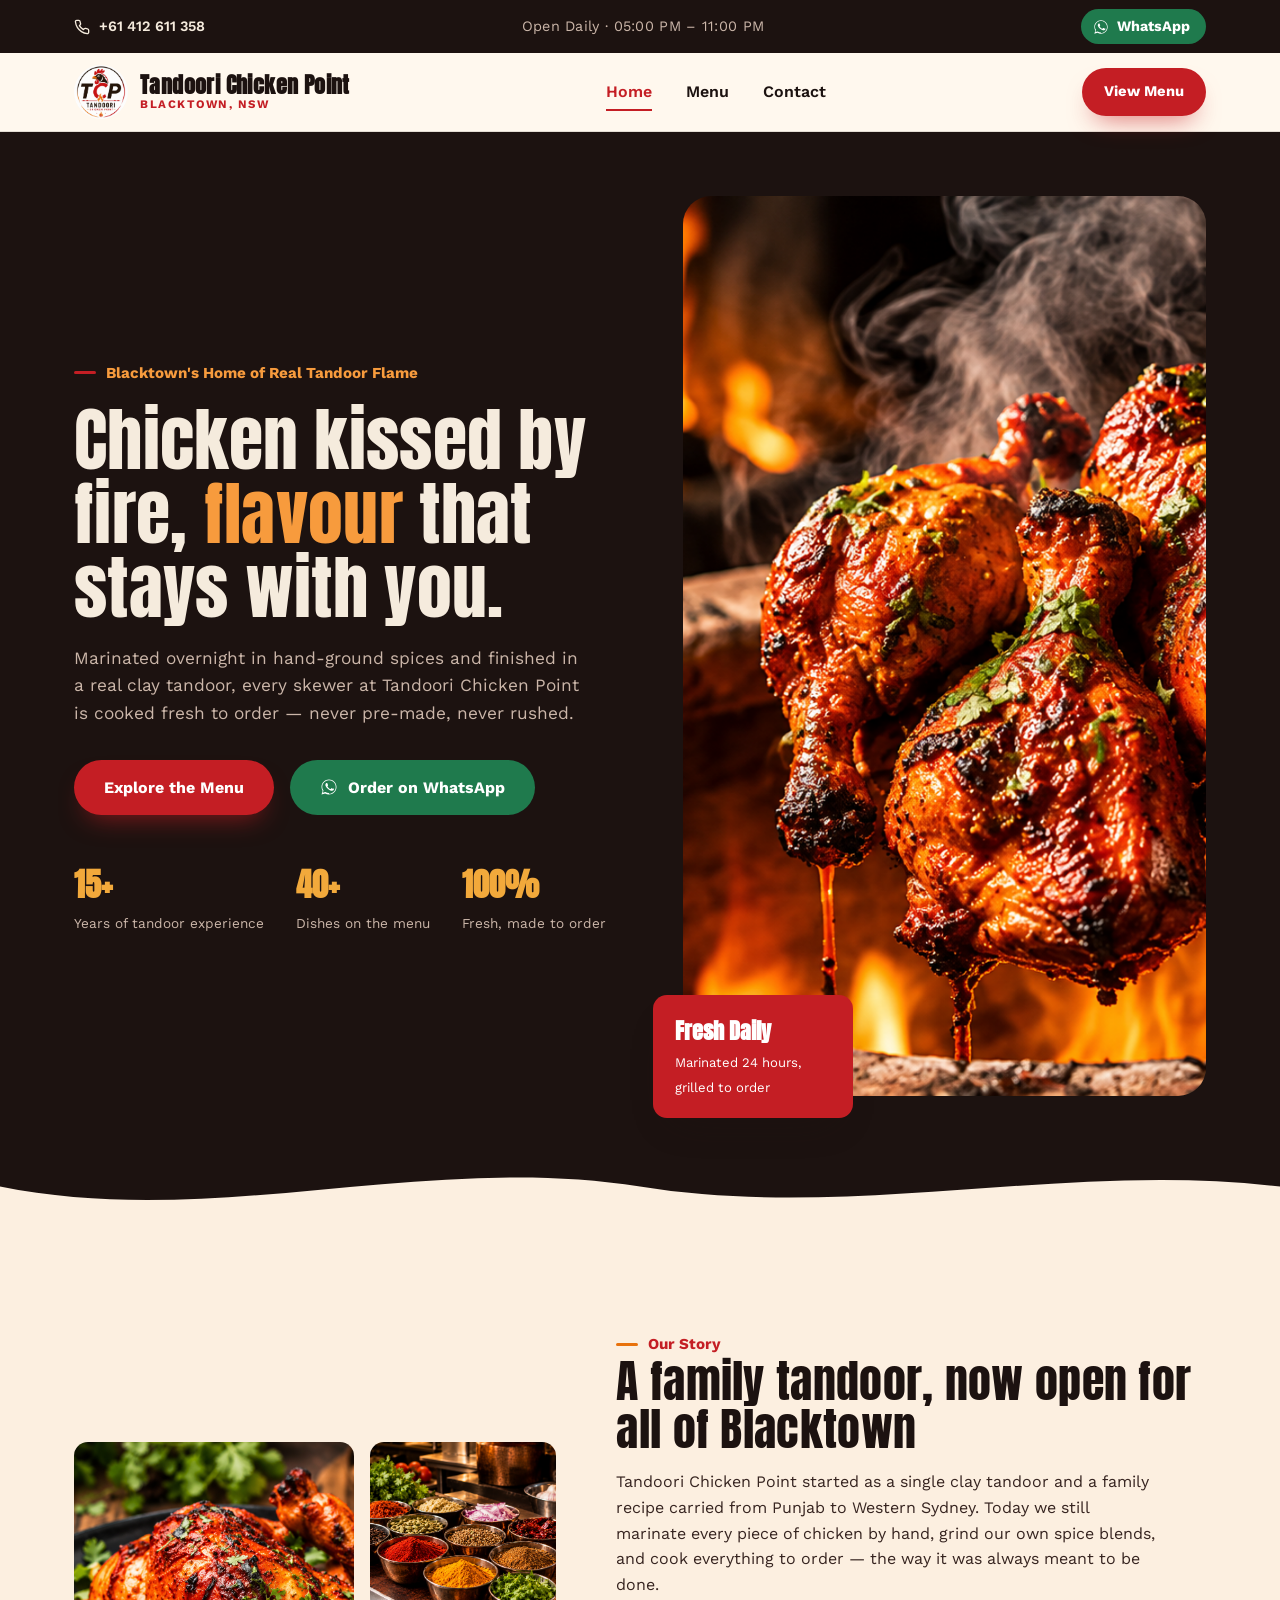
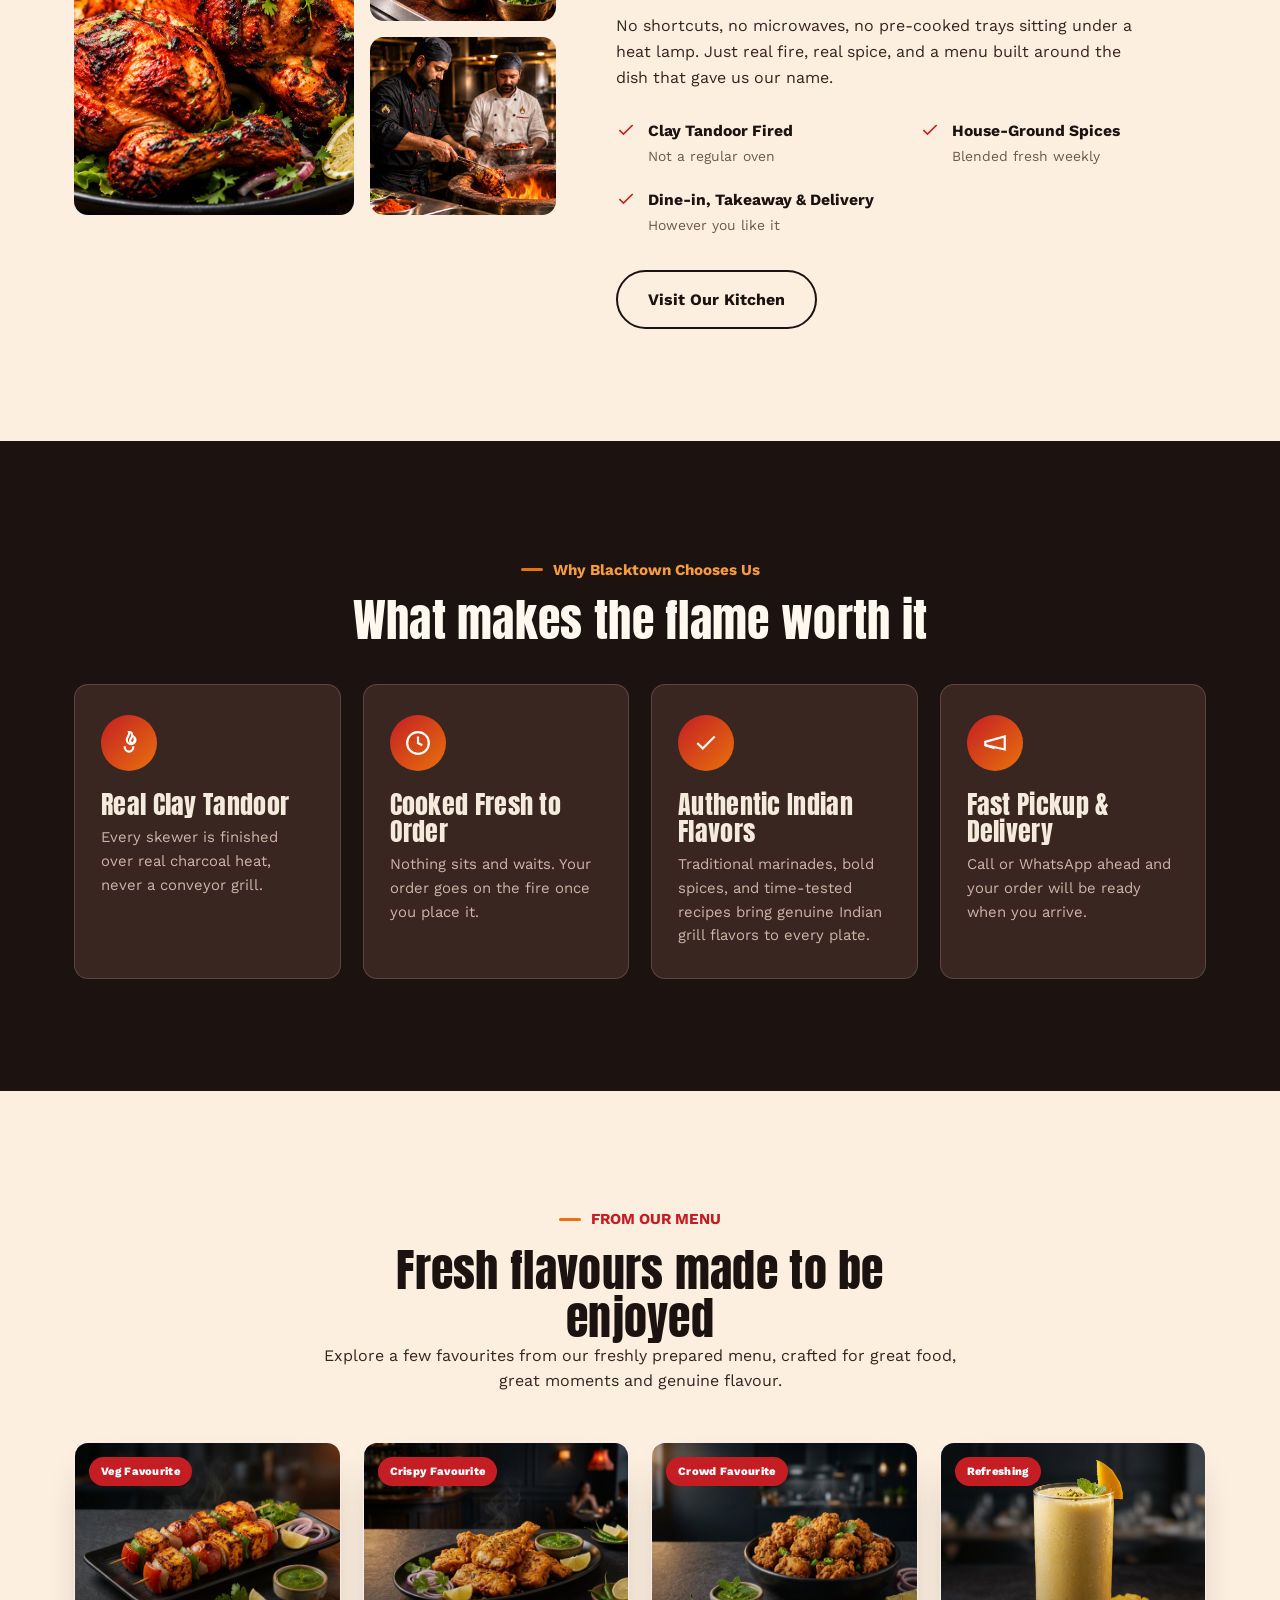
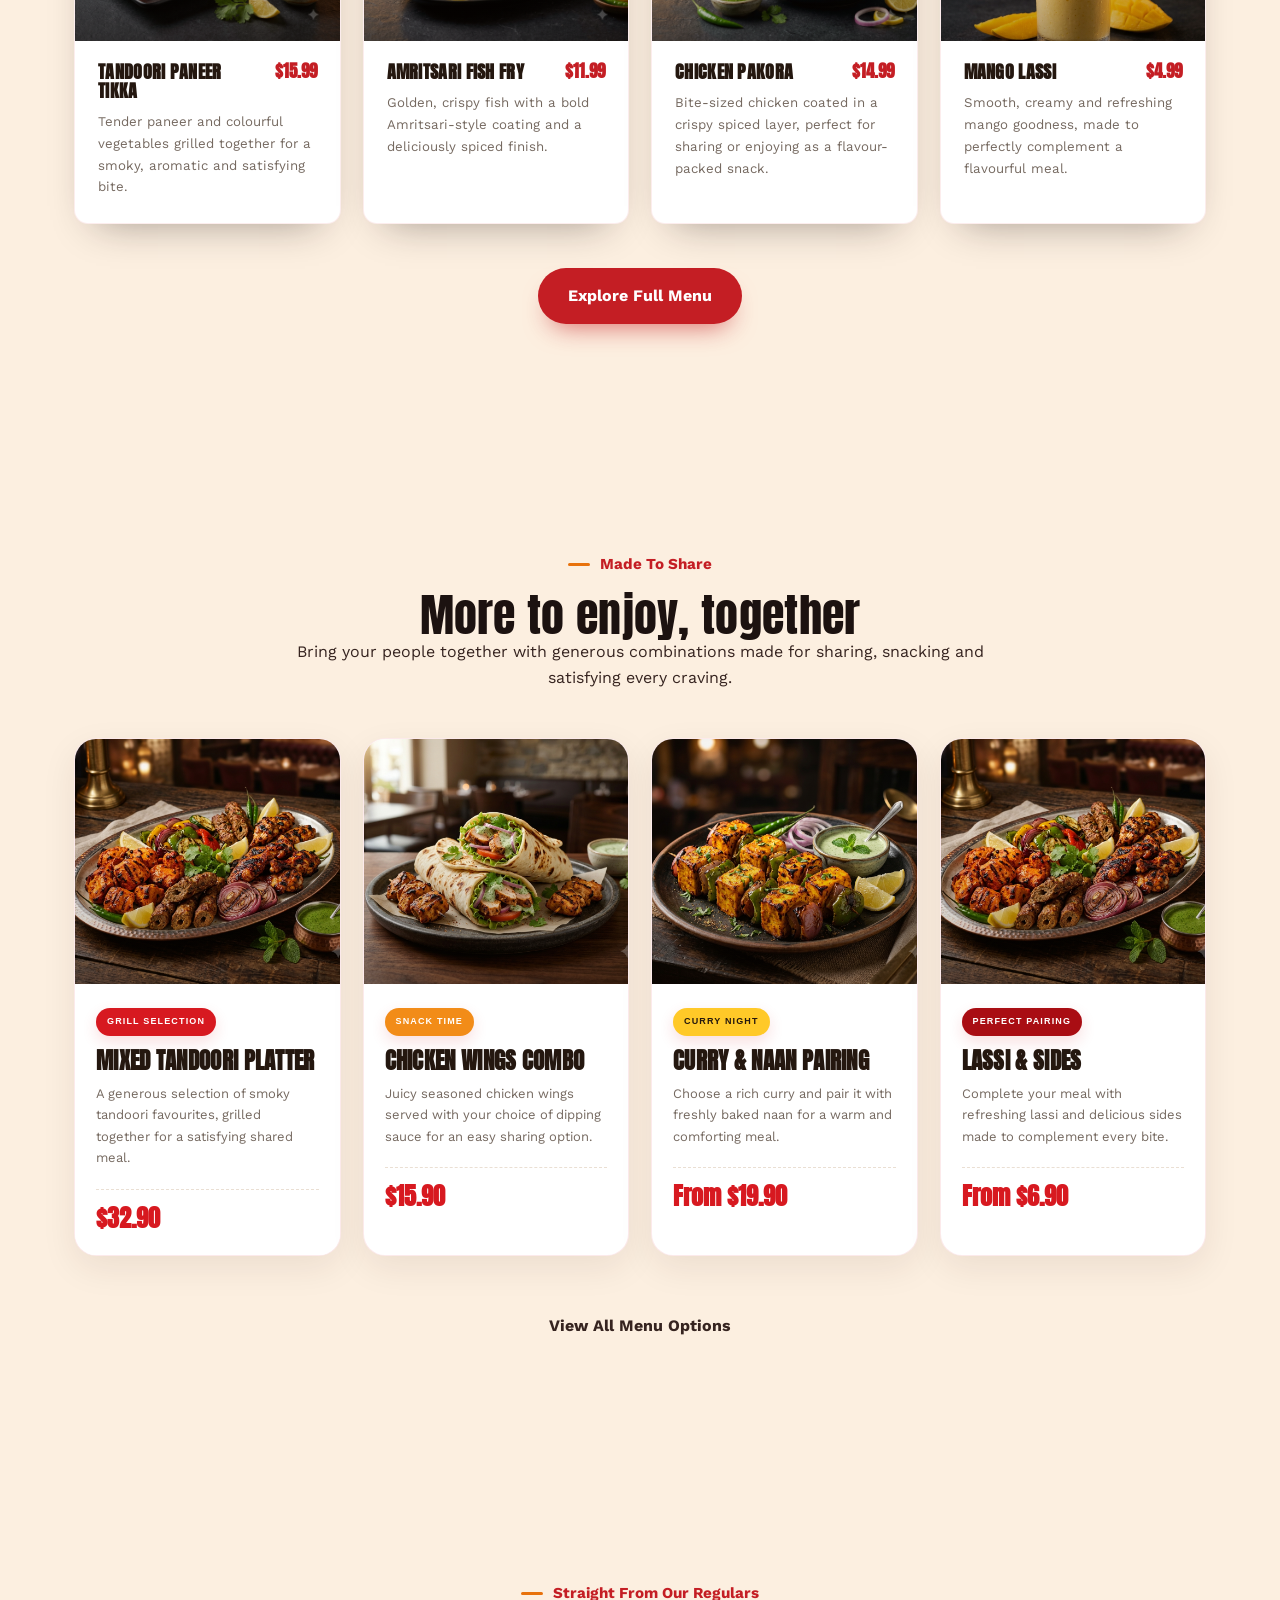
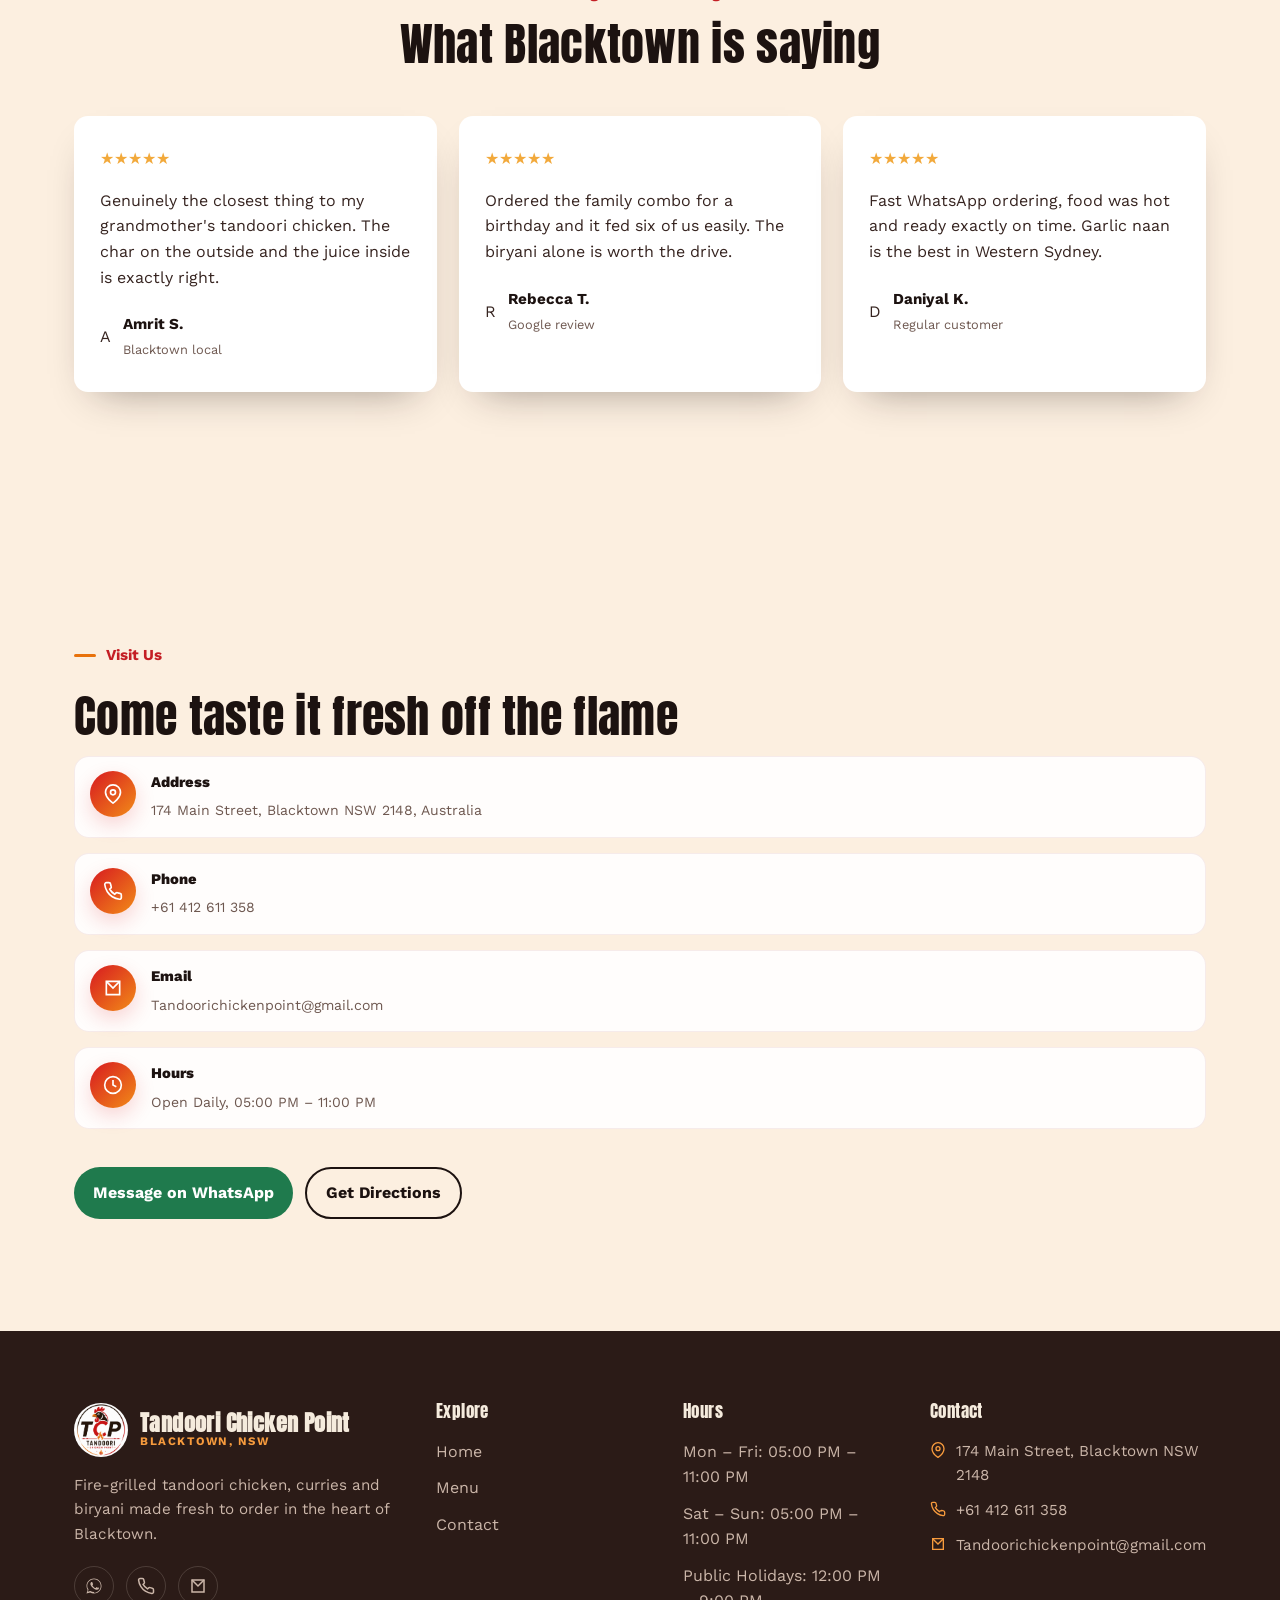
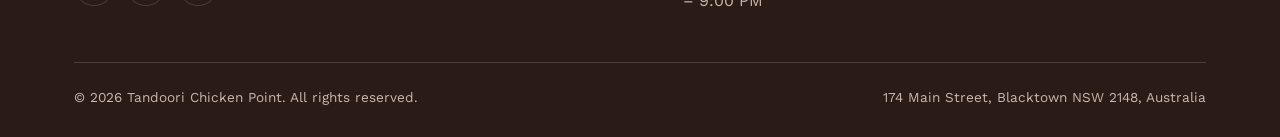
==== commit 1b03382e: "Updated website" ====
--- a/index.html
+++ b/index.html
@@ -1,130 +1,425 @@
+
 <!DOCTYPE html>
 <html lang="en-AU">
 <head>
-<meta charset="UTF-8">
-<meta name="viewport" content="width=device-width, initial-scale=1.0">
-<title>Tandoori Chicken Point | Fire-Grilled Tandoori in Blacktown, NSW</title>
-<meta name="description" content="Tandoori Chicken Point in Blacktown serves fire-grilled tandoori chicken, curries, biryani and fresh naan made daily. Order by phone or WhatsApp, or dine in at 174 Main Street.">
-<link rel="icon" href="images/logo.png" type="image/png">
-
-<link rel="preconnect" href="https://fonts.googleapis.com">
-<link rel="preconnect" href="https://fonts.gstatic.com" crossorigin>
-<link href="https://fonts.googleapis.com/css2?family=Anton&family=Work+Sans:wght@400;500;600;700;800&display=swap" rel="stylesheet">
-
-<link rel="stylesheet" href="css/tokens.css">
-<link rel="stylesheet" href="css/base.css">
-<link rel="stylesheet" href="css/header.css">
-<link rel="stylesheet" href="css/footer.css">
-<link rel="stylesheet" href="css/home-hero.css">
-<link rel="stylesheet" href="css/home-about.css">
-<link rel="stylesheet" href="css/home-features.css">
-<link rel="stylesheet" href="css/home-menu-preview.css">
-<link rel="stylesheet" href="css/home-offers.css">
-<link rel="stylesheet" href="css/home-testimonials.css">
-<link rel="stylesheet" href="css/home-gallery.css">
-<link rel="stylesheet" href="css/home-visit.css">
+
+  <meta charset="UTF-8">
+
+  <meta name="viewport" content="width=device-width, initial-scale=1.0">
+
+  <meta
+    name="description"
+    content="Tandoori Chicken Point in Blacktown serves fire-grilled tandoori chicken, curries, biryani and fresh naan made daily. Order by phone or WhatsApp, or dine in at 174 Main Street."
+  >
+
+  <meta name="theme-color" content="#1C1210">
+
+  <title>Tandoori Chicken Point | Fire-Grilled Tandoori in Blacktown, NSW</title>
+
+  <!-- =====================================================
+       FAVICON
+  ====================================================== -->
+  <link
+    rel="icon"
+    href="./images/logo.png"
+    type="image/png"
+  >
+
+  <!-- =====================================================
+       GOOGLE FONTS
+  ====================================================== -->
+  <link rel="preconnect" href="https://fonts.googleapis.com">
+  <link rel="preconnect" href="https://fonts.gstatic.com" crossorigin>
+
+  <link
+    href="https://fonts.googleapis.com/css2?family=Anton&family=Work+Sans:wght@400;500;600;700;800&display=swap"
+    rel="stylesheet"
+  >
+
+  <!-- =====================================================
+       GLOBAL CSS
+  ====================================================== -->
+  <link rel="stylesheet" href="./css/tokens.css">
+  <link rel="stylesheet" href="./css/base.css">
+  <link rel="stylesheet" href="./css/header.css">
+  <link rel="stylesheet" href="./css/footer.css">
+
+  <!-- =====================================================
+       HOME PAGE CSS
+  ====================================================== -->
+  <link rel="stylesheet" href="./css/home-hero.css">
+  <link rel="stylesheet" href="./css/home-about.css">
+  <link rel="stylesheet" href="./css/home-features.css">
+  <link rel="stylesheet" href="./css/home-menu-preview.css">
+  <link rel="stylesheet" href="./css/home-offers.css">
+  <link rel="stylesheet" href="./css/home-testimonials.css">
+  <link rel="stylesheet" href="./css/home-gallery.css">
+  <link rel="stylesheet" href="./css/home-visit.css">
+
 </head>
+
 <body>
 
-<!-- ============ TOP UTILITY BAR ============ -->
+<!-- =========================================================
+     TOP UTILITY BAR
+========================================================= -->
+
 <div class="topbar">
+
   <div class="container">
-    <a href="tel:+61412611358" class="topbar-call">
-      <svg width="16" height="16" viewBox="0 0 24 24" fill="none" stroke="currentColor" stroke-width="2" stroke-linecap="round" stroke-linejoin="round"><path d="M22 16.92v3a2 2 0 0 1-2.18 2 19.79 19.79 0 0 1-8.63-3.07 19.5 19.5 0 0 1-6-6 19.79 19.79 0 0 1-3.07-8.67A2 2 0 0 1 4.11 2h3a2 2 0 0 1 2 1.72c.127.96.361 1.903.7 2.81a2 2 0 0 1-.45 2.11L8.09 9.91a16 16 0 0 0 6 6l1.27-1.27a2 2 0 0 1 2.11-.45c.907.339 1.85.573 2.81.7A2 2 0 0 1 22 16.92z"/></svg>
+
+    <a
+      href="tel:+61412611358"
+      class="topbar-call"
+      aria-label="Call Tandoori Chicken Point"
+    >
+
+      <svg
+        width="16"
+        height="16"
+        viewBox="0 0 24 24"
+        fill="none"
+        stroke="currentColor"
+        stroke-width="2"
+        stroke-linecap="round"
+        stroke-linejoin="round"
+        aria-hidden="true"
+      >
+        <path d="M22 16.92v3a2 2 0 0 1-2.18 2 19.79 19.79 0 0 1-8.63-3.07 19.5 19.5 0 0 1-6-6 19.79 19.79 0 0 1-3.07-8.67A2 2 0 0 1 4.11 2h3a2 2 0 0 1 2 1.72c.127.96.361 1.903.7 2.81a2 2 0 0 1-.45 2.11L8.09 9.91a16 16 0 0 0 6 6l1.27-1.27a2 2 0 0 1 2.11-.45c.907.339 1.85.573 2.81.7A2 2 0 0 1 22 16.92z"/>
+      </svg>
+
       <span>+61 412 611 358</span>
+
     </a>
-    <span class="topbar-hours">Open Daily · 05:00 PM – 11:00 PM</span>
-    <a href="https://wa.me/61412611358" target="_blank" rel="noopener" class="topbar-whatsapp">
-      <svg width="16" height="16" viewBox="0 0 24 24" fill="currentColor"><path d="M17.5 14.4c-.3-.1-1.6-.8-1.9-.9-.2-.1-.4-.1-.6.1-.2.3-.7.9-.8 1-.2.2-.3.2-.5.1-.3-.1-1.2-.4-2.2-1.4-.8-.7-1.4-1.6-1.5-1.9-.2-.3 0-.4.1-.6l.4-.5c.1-.2.2-.3.2-.5.1-.2 0-.4 0-.5-.1-.1-.6-1.5-.8-2-.2-.5-.4-.4-.6-.5h-.5c-.2 0-.5.1-.7.3-.2.3-.9.9-.9 2.2s1 2.5 1.1 2.7c.1.2 2 3 4.8 4.3.7.3 1.2.5 1.6.6.7.2 1.3.2 1.8.1.5-.1 1.6-.7 1.9-1.3.2-.6.2-1.1.2-1.3-.1-.1-.3-.2-.6-.3z"/><path d="M12 2C6.5 2 2 6.5 2 12c0 1.9.5 3.7 1.5 5.3L2 22l4.8-1.5C8.3 21.5 10.1 22 12 22c5.5 0 10-4.5 10-10S17.5 2 12 2zm0 18.1c-1.7 0-3.4-.5-4.8-1.3l-.3-.2-3.2 1 1-3.1-.2-.3C3.5 15 3 13.5 3 12c0-5 4-9 9-9s9 4 9 9-4 9-9 9.1z"/></svg>
+
+
+    <span class="topbar-hours">
+      Open Daily · 05:00 PM – 11:00 PM
+    </span>
+
+
+    <a
+      href="https://wa.me/61412611358"
+      target="_blank"
+      rel="noopener noreferrer"
+      class="topbar-whatsapp"
+      aria-label="Order on WhatsApp"
+    >
+
+      <svg
+        width="16"
+        height="16"
+        viewBox="0 0 24 24"
+        fill="currentColor"
+        aria-hidden="true"
+      >
+        <path d="M17.5 14.4c-.3-.1-1.6-.8-1.9-.9-.2-.1-.4-.1-.6.1-.2.3-.7.9-.8 1-.2.2-.3.2-.5.1-.3-.1-1.2-.4-2.2-1.4-.8-.7-1.4-1.6-1.5-1.9-.2-.3 0-.4.1-.6l.4-.5c.1-.2.2-.3.2-.5.1-.2 0-.4 0-.5-.1-.1-.6-1.5-.8-2-.2-.5-.4-.4-.6-.5h-.5c-.2 0-.5.1-.7.3-.2.3-.9.9-.9 2.2s1 2.5 1.1 2.7c.1.2 2 3 4.8 4.3.7.3 1.2.5 1.6.6.7.2 1.3.2 1.8.1.5-.1 1.6-.7 1.9-1.3.2-.6.2-1.1.2-1.3-.1-.1-.3-.2-.6-.3z"/>
+        <path d="M12 2C6.5 2 2 6.5 2 12c0 1.9.5 3.7 1.5 5.3L2 22l4.8-1.5C8.3 21.5 10.1 22 12 22c5.5 0 10-4.5 10-10S17.5 2 12 2zm0 18.1c-1.7 0-3.4-.5-4.8-1.3l-.3-.2-3.2 1 1-3.1-.2-.3C3.5 15 3 13.5 3 12c0-5 4-9 9-9s9 4 9 9-4 9-9 9.1z"/>
+      </svg>
+
       <span>WhatsApp</span>
+
     </a>
+
   </div>
+
 </div>
 
-<!-- ============ HEADER / NAV ============ -->
+
+<!-- =========================================================
+     HEADER / NAVIGATION
+========================================================= -->
+
 <header class="site-header">
+
   <div class="container">
-    <a href="index.html" class="brand">
-      <img src="images/logo.png" alt="Tandoori Chicken Point logo">
-      <span class="brand-text"><strong>Tandoori Chicken Point</strong><span>BLACKTOWN, NSW</span></span>
+
+    <a
+      href="./index.html"
+      class="brand"
+      aria-label="Tandoori Chicken Point Home"
+    >
+
+      <img
+        src="./images/logo.png"
+        alt="Tandoori Chicken Point logo"
+        width="80"
+        height="80"
+      >
+
+      <span class="brand-text">
+
+        <strong>
+          Tandoori Chicken Point
+        </strong>
+
+        <span>
+          BLACKTOWN, NSW
+        </span>
+
+      </span>
+
     </a>
-    <nav class="main-nav" aria-label="Primary">
-      <a href="index.html" class="active">Home</a>
-      <a href="menu.html">Menu</a>
-      <a href="contact.html">Contact</a>
+
+
+    <nav
+      class="main-nav"
+      aria-label="Primary navigation"
+    >
+
+      <a
+        href="./index.html"
+        class="active"
+        aria-current="page"
+      >
+        Home
+      </a>
+
+      <a href="./menu.html">
+        Menu
+      </a>
+
+      <a href="./contact.html">
+        Contact
+      </a>
+
     </nav>
+
+
     <div class="header-actions">
-      <a href="menu.html" class="btn btn-primary">View Menu</a>
-      <button class="nav-toggle" aria-label="Toggle menu" aria-expanded="false">
-        <span></span><span></span><span></span>
+
+      <a
+        href="./menu.html"
+        class="btn btn-primary"
+      >
+        View Menu
+      </a>
+
+      <button
+        type="button"
+        class="nav-toggle"
+        aria-label="Toggle navigation menu"
+        aria-expanded="false"
+      >
+        <span></span>
+        <span></span>
+        <span></span>
       </button>
+
     </div>
+
   </div>
+
+
+  <!-- MOBILE NAV -->
+
   <div class="mobile-nav">
+
     <ul>
-      <li><a href="index.html" class="active">Home</a></li>
-      <li><a href="menu.html">Menu</a></li>
-      <li><a href="contact.html">Contact</a></li>
-      <li><a href="tel:+61412611358">Call +61 412 611 358</a></li>
+
+      <li>
+        <a
+          href="./index.html"
+          class="active"
+          aria-current="page"
+        >
+          Home
+        </a>
+      </li>
+
+      <li>
+        <a href="./menu.html">
+          Menu
+        </a>
+      </li>
+
+      <li>
+        <a href="./contact.html">
+          Contact
+        </a>
+      </li>
+
+      <li>
+        <a href="tel:+61412611358">
+          Call +61 412 611 358
+        </a>
+      </li>
+
     </ul>
+
   </div>
+
 </header>
 
+
 <main>
 
-  <!-- ============ HERO ============ -->
-  <section class="hero">
-    <div class="container">
-      <div class="hero-copy">
-        <span class="eyebrow-tag">Blacktown's Home of Real Tandoor Flame</span>
-        <h1>Chicken kissed by fire, <em>flavour</em> that stays with you.</h1>
-        <p>Marinated overnight in hand-ground spices and finished in a real clay tandoor, every skewer at Tandoori Chicken Point is cooked fresh to order — never pre-made, never rushed.</p>
-        <div class="hero-actions">
-          <a href="menu.html" class="btn btn-primary">Explore the Menu</a>
-          <a href="https://wa.me/61412611358" target="_blank" rel="noopener" class="btn btn-whatsapp">
-            <svg width="18" height="18" viewBox="0 0 24 24" fill="currentColor"><path d="M17.5 14.4c-.3-.1-1.6-.8-1.9-.9-.2-.1-.4-.1-.6.1-.2.3-.7.9-.8 1-.2.2-.3.2-.5.1-.3-.1-1.2-.4-2.2-1.4-.8-.7-1.4-1.6-1.5-1.9-.2-.3 0-.4.1-.6l.4-.5c.1-.2.2-.3.2-.5.1-.2 0-.4 0-.5-.1-.1-.6-1.5-.8-2-.2-.5-.4-.4-.6-.5h-.5c-.2 0-.5.1-.7.3-.2.3-.9.9-.9 2.2s1 2.5 1.1 2.7c.1.2 2 3 4.8 4.3.7.3 1.2.5 1.6.6.7.2 1.3.2 1.8.1.5-.1 1.6-.7 1.9-1.3.2-.6.2-1.1.2-1.3-.1-.1-.3-.2-.6-.3z"/><path d="M12 2C6.5 2 2 6.5 2 12c0 1.9.5 3.7 1.5 5.3L2 22l4.8-1.5C8.3 21.5 10.1 22 12 22c5.5 0 10-4.5 10-10S17.5 2 12 2zm0 18.1c-1.7 0-3.4-.5-4.8-1.3l-.3-.2-3.2 1 1-3.1-.2-.3C3.5 15 3 13.5 3 12c0-5 4-9 9-9s9 4 9 9-4 9-9 9.1z"/></svg>
-            Order on WhatsApp
-          </a>
-        </div>
-        <div class="hero-stats">
-          <div><strong>15+</strong><span>Years of tandoor experience</span></div>
-          <div><strong>40+</strong><span>Dishes on the menu</span></div>
-          <div><strong>100%</strong><span>Fresh, made to order</span></div>
-        </div>
-      </div>
-      <div class="hero-media" data-reveal>
-        <img src="images/hero_img.png" alt="Fire-grilled tandoori chicken skewers at Tandoori Chicken Point">
-        <div class="hero-media-badge">
-          <strong>Fresh Daily</strong>
-          <span>Marinated 24 hours, grilled to order</span>
-        </div>
-      </div>
+
+<!-- =========================================================
+     HERO
+========================================================= -->
+
+<section class="hero">
+
+  <div class="container">
+
+    <div class="hero-copy">
+
+      <span class="eyebrow-tag">
+        Blacktown's Home of Real Tandoor Flame
+      </span>
+
+      <h1>
+        Chicken kissed by fire,
+        <em>flavour</em>
+        that stays with you.
+      </h1>
+
+      <p>
+        Marinated overnight in hand-ground spices and finished
+        in a real clay tandoor, every skewer at Tandoori Chicken
+        Point is cooked fresh to order — never pre-made,
+        never rushed.
+      </p>
+
+
+      <div class="hero-actions">
+
+        <a
+          href="./menu.html"
+          class="btn btn-primary"
+        >
+          Explore the Menu
+        </a>
+
+
+        <a
+          href="https://wa.me/61412611358"
+          target="_blank"
+          rel="noopener noreferrer"
+          class="btn btn-whatsapp"
+        >
+
+          <svg
+            width="18"
+            height="18"
+            viewBox="0 0 24 24"
+            fill="currentColor"
+            aria-hidden="true"
+          >
+            <path d="M17.5 14.4c-.3-.1-1.6-.8-1.9-.9-.2-.1-.4-.1-.6.1-.2.3-.7.9-.8 1-.2.2-.3.2-.5.1-.3-.1-1.2-.4-2.2-1.4-.8-.7-1.4-1.6-1.5-1.9-.2-.3 0-.4.1-.6l.4-.5c.1-.2.2-.3.2-.5.1-.2 0-.4 0-.5-.1-.1-.6-1.5-.8-2-.2-.5-.4-.4-.6-.5h-.5c-.2 0-.5.1-.7.3-.2.3-.9.9-.9 2.2s1 2.5 1.1 2.7c.1.2 2 3 4.8 4.3.7.3 1.2.5 1.6.6.7.2 1.3.2 1.8.1.5-.1 1.6-.7 1.9-1.3.2-.6.2-1.1.2-1.3-.1-.1-.3-.2-.6-.3z"/>
+            <path d="M12 2C6.5 2 2 6.5 2 12c0 1.9.5 3.7 1.5 5.3L2 22l4.8-1.5C8.3 21.5 10.1 22 12 22c5.5 0 10-4.5 10-10S17.5 2 12 2zm0 18.1c-1.7 0-3.4-.5-4.8-1.3l-.3-.2-3.2 1 1-3.1-.2-.3C3.5 15 3 13.5 3 12c0-5 4-9 9-9s9 4 9 9-4 9-9 9.1z"/>
+          </svg>
+
+          Order on WhatsApp
+
+        </a>
+
+      </div>
+
+
+      <div class="hero-stats">
+
+        <div>
+          <strong>15+</strong>
+          <span>Years of tandoor experience</span>
+        </div>
+
+        <div>
+          <strong>40+</strong>
+          <span>Dishes on the menu</span>
+        </div>
+
+        <div>
+          <strong>100%</strong>
+          <span>Fresh, made to order</span>
+        </div>
+
+      </div>
+
     </div>
-    <svg class="hero-charred-edge" viewBox="0 0 1440 74" preserveAspectRatio="none"><path d="M0 40 C 240 90 480 0 720 40 C 960 80 1200 10 1440 40 L1440 74 L0 74 Z"/></svg>
-  </section>
-
-  <!-- ============ ABOUT / STORY ============ -->
-  <section class="section about-section">
+
+
+    <div
+      class="hero-media"
+      data-reveal
+    >
+
+      <img
+        src="./images/hero_img.png"
+        alt="Fire-grilled tandoori chicken skewers at Tandoori Chicken Point"
+        width="900"
+        height="900"
+        fetchpriority="high"
+      >
+
+      <div class="hero-media-badge">
+
+        <strong>
+          Fresh Daily
+        </strong>
+
+        <span>
+          Marinated 24 hours, grilled to order
+        </span>
+
+      </div>
+
+    </div>
+
+  </div>
+
+
+  <svg
+    class="hero-charred-edge"
+    viewBox="0 0 1440 74"
+    preserveAspectRatio="none"
+    aria-hidden="true"
+  >
+    <path d="M0 40 C 240 90 480 0 720 40 C 960 80 1200 10 1440 40 L1440 74 L0 74 Z"/>
+  </svg>
+
+</section>
+
+
+<!-- =========================================================
+     ABOUT / STORY
+========================================================= -->
+
+<section class="section about-section">
+
   <div class="container">
 
-    <div class="about-media" data-reveal>
+    <div
+      class="about-media"
+      data-reveal
+    >
 
       <img
         class="tall"
-        src="images/Charred Tandoori Chicken Platter.png"
+        src="./images/Charred%20Tandoori%20Chicken%20Platter.png"
         alt="Charred tandoori chicken platter"
+        width="800"
+        height="1000"
+        loading="lazy"
       >
 
       <img
         class="wide"
-        src="images/Vibrant South Asian Spice Mise en Place.png"
+        src="./images/Vibrant%20South%20Asian%20Spice%20Mise%20en%20Place.png"
         alt="Fresh South Asian spices used in the marinade"
+        width="1000"
+        height="700"
+        loading="lazy"
       >
 
       <img
         class="wide"
-        src="images/Tandoori Chefs at the Flaming Oven.png"
+        src="./images/Tandoori%20Chefs%20at%20the%20Flaming%20Oven.png"
         alt="Chef preparing tandoori skewers over a flaming oven"
+        width="1000"
+        height="700"
+        loading="lazy"
       >
 
     </div>
@@ -132,7 +427,9 @@
 
     <div class="about-copy">
 
-      <span class="eyebrow-tag">Our Story</span>
+      <span class="eyebrow-tag">
+        Our Story
+      </span>
 
       <h2>
         A family tandoor, now open for all of Blacktown
@@ -155,7 +452,6 @@
 
       <div class="about-highlights">
 
-        <!-- 01 -->
         <div class="about-highlight">
 
           <svg
@@ -165,6 +461,7 @@
             fill="none"
             stroke="currentColor"
             stroke-width="2"
+            aria-hidden="true"
           >
             <path d="M20 6 9 17l-5-5"/>
           </svg>
@@ -177,7 +474,6 @@
         </div>
 
 
-        <!-- 02 -->
         <div class="about-highlight">
 
           <svg
@@ -187,6 +483,7 @@
             fill="none"
             stroke="currentColor"
             stroke-width="2"
+            aria-hidden="true"
           >
             <path d="M20 6 9 17l-5-5"/>
           </svg>
@@ -199,7 +496,6 @@
         </div>
 
 
-        <!-- 03 -->
         <div class="about-highlight">
 
           <svg
@@ -209,6 +505,7 @@
             fill="none"
             stroke="currentColor"
             stroke-width="2"
+            aria-hidden="true"
           >
             <path d="M20 6 9 17l-5-5"/>
           </svg>
@@ -224,7 +521,7 @@
 
 
       <a
-        href="contact.html"
+        href="./contact.html"
         class="btn btn-ghost"
       >
         Visit Our Kitchen
@@ -233,42 +530,181 @@
     </div>
 
   </div>
+
 </section>
 
-  <!-- ============ WHY CHOOSE US ============ -->
-  <section class="section features-section section--dark">
-    <div class="container">
-      <div class="section-head centered">
-        <span class="eyebrow-tag" style="color:var(--ember-light)">Why Blacktown Chooses Us</span>
-        <h2>What makes the flame worth it</h2>
-      </div>
-      <div class="features-grid">
-        <div class="feature-card" data-reveal>
-          <div class="feature-icon"><svg width="26" height="26" viewBox="0 0 24 24" fill="none" stroke="#fff" stroke-width="2"><path d="M12 2c1 3-2 4-2 7a4 4 0 0 0 8 0c0-1-1-2-1-2 1 4-1 5-2 5a2 2 0 0 1-2-2c0-2 2-3 2-5 0-2-1-3-3-3z"/><path d="M8 15c0 3 1.8 5 4 5s4-2 4-5"/></svg></div>
-          <h3>Real Clay Tandoor</h3>
-          <p>Every skewer is finished over real charcoal heat, never a conveyor grill.</p>
-        </div>
-        <div class="feature-card" data-reveal>
-          <div class="feature-icon"><svg width="26" height="26" viewBox="0 0 24 24" fill="none" stroke="#fff" stroke-width="2"><circle cx="12" cy="12" r="10"/><path d="M12 6v6l4 2"/></svg></div>
-          <h3>Cooked Fresh to Order</h3>
-          <p>Nothing sits and waits. Your order goes on the fire once you place it.</p>
-        </div>
-        <div class="feature-card" data-reveal>
-          <div class="feature-icon"><svg width="26" height="26" viewBox="0 0 24 24" fill="none" stroke="#fff" stroke-width="2"><path d="M20 6 9 17l-5-5"/></svg></div>
-          <h3>Authentic Indian Flavors</h3>
-          <p>Traditional marinades, bold spices, and time-tested recipes bring genuine Indian grill flavors to every plate.</p>
-        </div>
-        <div class="feature-card" data-reveal>
-          <div class="feature-icon"><svg width="26" height="26" viewBox="0 0 24 24" fill="none" stroke="#fff" stroke-width="2"><path d="M3 11l18-5v12L3 14v-3z"/><path d="M11.6 16.8 3 14"/></svg></div>
-          <h3>Fast Pickup & Delivery</h3>
-          <p>Call or WhatsApp ahead and your order will be ready when you arrive.</p>
-        </div>
-      </div>
+
+<!-- =========================================================
+     WHY CHOOSE US
+========================================================= -->
+
+<section class="section features-section section--dark">
+
+  <div class="container">
+
+    <div class="section-head centered">
+
+      <span
+        class="eyebrow-tag"
+        style="color:var(--ember-light)"
+      >
+        Why Blacktown Chooses Us
+      </span>
+
+      <h2>
+        What makes the flame worth it
+      </h2>
+
     </div>
-  </section>
-
-  <!-- ============ SIGNATURE DISHES PREVIEW ============ -->
- <!-- ============ MENU FAVOURITES PREVIEW ============ -->
+
+
+    <div class="features-grid">
+
+      <div
+        class="feature-card"
+        data-reveal
+      >
+
+        <div class="feature-icon">
+
+          <svg
+            width="26"
+            height="26"
+            viewBox="0 0 24 24"
+            fill="none"
+            stroke="#fff"
+            stroke-width="2"
+            aria-hidden="true"
+          >
+            <path d="M12 2c1 3-2 4-2 7a4 4 0 0 0 8 0c0-1-1-2-1-2 1 4-1 5-2 5a2 2 0 0 1-2-2c0-2 2-3 2-5 0-2-1-3-3-3z"/>
+            <path d="M8 15c0 3 1.8 5 4 5s4-2 4-5"/>
+          </svg>
+
+        </div>
+
+        <h3>
+          Real Clay Tandoor
+        </h3>
+
+        <p>
+          Every skewer is finished over real charcoal heat,
+          never a conveyor grill.
+        </p>
+
+      </div>
+
+
+      <div
+        class="feature-card"
+        data-reveal
+      >
+
+        <div class="feature-icon">
+
+          <svg
+            width="26"
+            height="26"
+            viewBox="0 0 24 24"
+            fill="none"
+            stroke="#fff"
+            stroke-width="2"
+            aria-hidden="true"
+          >
+            <circle cx="12" cy="12" r="10"/>
+            <path d="M12 6v6l4 2"/>
+          </svg>
+
+        </div>
+
+        <h3>
+          Cooked Fresh to Order
+        </h3>
+
+        <p>
+          Nothing sits and waits. Your order goes on the fire
+          once you place it.
+        </p>
+
+      </div>
+
+
+      <div
+        class="feature-card"
+        data-reveal
+      >
+
+        <div class="feature-icon">
+
+          <svg
+            width="26"
+            height="26"
+            viewBox="0 0 24 24"
+            fill="none"
+            stroke="#fff"
+            stroke-width="2"
+            aria-hidden="true"
+          >
+            <path d="M20 6 9 17l-5-5"/>
+          </svg>
+
+        </div>
+
+        <h3>
+          Authentic Indian Flavors
+        </h3>
+
+        <p>
+          Traditional marinades, bold spices, and time-tested
+          recipes bring genuine Indian grill flavors to every plate.
+        </p>
+
+      </div>
+
+
+      <div
+        class="feature-card"
+        data-reveal
+      >
+
+        <div class="feature-icon">
+
+          <svg
+            width="26"
+            height="26"
+            viewBox="0 0 24 24"
+            fill="none"
+            stroke="#fff"
+            stroke-width="2"
+            aria-hidden="true"
+          >
+            <path d="M3 11l18-5v12L3 14v-3z"/>
+            <path d="M11.6 16.8 3 14"/>
+          </svg>
+
+        </div>
+
+        <h3>
+          Fast Pickup &amp; Delivery
+        </h3>
+
+        <p>
+          Call or WhatsApp ahead and your order will be ready
+          when you arrive.
+        </p>
+
+      </div>
+
+    </div>
+
+  </div>
+
+</section>
+
+
+<!-- =========================================================
+     MENU FAVOURITES
+========================================================= -->
+
 <section class="section menu-favourites-preview">
 
   <div class="container">
@@ -294,9 +730,7 @@
     <div class="dish-preview-grid">
 
 
-      <!-- =================================================
-           01 — TANDOORI PANEER TIKKA
-      ================================================== -->
+      <!-- 01 -->
 
       <article
         class="dish-card"
@@ -310,7 +744,7 @@
           </span>
 
           <img
-            src="images/paneer-tikka.png"
+            src="./images/paneer-tikka.png"
             alt="Tandoori Paneer Tikka with grilled vegetables"
             width="800"
             height="600"
@@ -344,10 +778,7 @@
       </article>
 
 
-
-      <!-- =================================================
-           02 — AMRITSARI FISH FRY
-      ================================================== -->
+      <!-- 02 -->
 
       <article
         class="dish-card"
@@ -361,7 +792,7 @@
           </span>
 
           <img
-            src="images/amritsari-fish-fry.png"
+            src="./images/amritsari-fish-fry.png"
             alt="Crispy Amritsari Fish Fry"
             width="800"
             height="600"
@@ -395,10 +826,7 @@
       </article>
 
 
-
-      <!-- =================================================
-           03 — CHICKEN PAKORA
-      ================================================== -->
+      <!-- 03 -->
 
       <article
         class="dish-card"
@@ -412,7 +840,7 @@
           </span>
 
           <img
-            src="images/chicken-pakora.png"
+            src="./images/chicken-pakora.png"
             alt="Crispy Chicken Pakora"
             width="800"
             height="600"
@@ -446,10 +874,7 @@
       </article>
 
 
-
-      <!-- =================================================
-           04 — MANGO LASSI
-      ================================================== -->
+      <!-- 04 -->
 
       <article
         class="dish-card"
@@ -463,7 +888,7 @@
           </span>
 
           <img
-            src="images/mango-lassi.png"
+            src="./images/mango-lassi.png"
             alt="Refreshing Mango Lassi"
             width="600"
             height="700"
@@ -496,18 +921,13 @@
 
       </article>
 
-
     </div>
 
 
-    <!-- =================================================
-         MENU BUTTON
-    ================================================== -->
-
     <div class="menu-preview-footer">
 
       <a
-        href="menu.html"
+        href="./menu.html"
         class="btn btn-primary"
       >
         Explore Full Menu
@@ -515,15 +935,13 @@
 
     </div>
 
-
   </div>
 
 </section>
 
-  <!-- ============ SPECIAL OFFERS ============ -->
 
 <!-- =========================================================
-     HOME — COMBO OFFERS & SPECIALS
+     SPECIAL OFFERS
 ========================================================= -->
 
 <section class="section offers-section">
@@ -551,21 +969,25 @@
     <div class="offers-grid">
 
 
-      <!-- =================================================
-           OFFER 01 — SHARING PLATTER
-      ================================================== -->
-
-      <article class="offer-card" data-reveal>
+      <!-- OFFER 01 -->
+
+      <article
+        class="offer-card"
+        data-reveal
+      >
 
         <div class="offer-image">
 
           <img
-            src="/images/Mixed Grill Sharing Platter.png"
+            src="./images/Mixed%20Grill%20Sharing%20Platter.png"
             alt="Mixed tandoori platter with grilled chicken and sides"
+            width="1000"
+            height="750"
             loading="lazy"
           >
 
         </div>
+
 
         <div class="offer-content">
 
@@ -583,11 +1005,7 @@
           </p>
 
           <div class="offer-price">
-
-            <strong>
-              $32.90
-            </strong>
-
+            <strong>$32.90</strong>
           </div>
 
         </div>
@@ -595,21 +1013,25 @@
       </article>
 
 
-      <!-- =================================================
-           OFFER 02 — SNACK COMBO
-      ================================================== -->
-
-      <article class="offer-card" data-reveal>
+      <!-- OFFER 02 -->
+
+      <article
+        class="offer-card"
+        data-reveal
+      >
 
         <div class="offer-image">
 
           <img
-            src="/images/Chicken Tikka Wrap.png"
-            alt="Crispy grilled chicken wings"
+            src="./images/Chicken%20Tikka%20Wrap.png"
+            alt="Chicken wings and grilled chicken snack selection"
+            width="1000"
+            height="750"
             loading="lazy"
           >
 
         </div>
+
 
         <div class="offer-content">
 
@@ -627,11 +1049,7 @@
           </p>
 
           <div class="offer-price">
-
-            <strong>
-              $15.90
-            </strong>
-
+            <strong>$15.90</strong>
           </div>
 
         </div>
@@ -639,21 +1057,25 @@
       </article>
 
 
-      <!-- =================================================
-           OFFER 03 — CURRY COMBO
-      ================================================== -->
-
-      <article class="offer-card" data-reveal>
+      <!-- OFFER 03 -->
+
+      <article
+        class="offer-card"
+        data-reveal
+      >
 
         <div class="offer-image">
 
           <img
-            src="/images/Paneer Tikka Platter.png"
+            src="./images/Paneer%20Tikka%20Platter.png"
             alt="Paneer tikka platter"
+            width="1000"
+            height="750"
             loading="lazy"
           >
 
         </div>
+
 
         <div class="offer-content">
 
@@ -662,7 +1084,7 @@
           </span>
 
           <h3>
-            Curry & Naan Pairing
+            Curry &amp; Naan Pairing
           </h3>
 
           <p>
@@ -671,11 +1093,7 @@
           </p>
 
           <div class="offer-price">
-
-            <strong>
-              From $19.90
-            </strong>
-
+            <strong>From $19.90</strong>
           </div>
 
         </div>
@@ -683,21 +1101,25 @@
       </article>
 
 
-      <!-- =================================================
-           OFFER 04 — SIDES & DRINKS
-      ================================================== -->
-
-      <article class="offer-card" data-reveal>
+      <!-- OFFER 04 -->
+
+      <article
+        class="offer-card"
+        data-reveal
+      >
 
         <div class="offer-image">
 
           <img
-            src="/images/Mixed Grill Sharing Platter.png"
-            alt="Refreshing mango lassi"
+            src="./images/Mixed%20Grill%20Sharing%20Platter.png"
+            alt="Mixed grill sharing platter"
+            width="1000"
+            height="750"
             loading="lazy"
           >
 
         </div>
+
 
         <div class="offer-content">
 
@@ -706,7 +1128,7 @@
           </span>
 
           <h3>
-            Lassi & Sides
+            Lassi &amp; Sides
           </h3>
 
           <p>
@@ -715,29 +1137,20 @@
           </p>
 
           <div class="offer-price">
-
-            <strong>
-              From $6.90
-            </strong>
-
+            <strong>From $6.90</strong>
           </div>
 
         </div>
 
       </article>
 
-
     </div>
 
 
-    <!-- =================================================
-         FULL MENU LINK
-    ================================================== -->
-
     <div class="offers-footer">
 
       <a
-        href="menu.html"
+        href="./menu.html"
         class="btn btn-secondary"
       >
         View All Menu Options
@@ -750,122 +1163,619 @@
 </section>
 
 
-
-  <!-- ============ TESTIMONIALS ============ -->
-  <section class="section">
-    <div class="container">
-      <div class="section-head centered">
-        <span class="eyebrow-tag">Straight From Our Regulars</span>
-        <h2>What Blacktown is saying</h2>
-      </div>
-      <div class="testimonial-grid">
-        <div class="testimonial-card" data-reveal>
-          <div class="testimonial-stars">★★★★★</div>
-          <p>Genuinely the closest thing to my grandmother's tandoori chicken. The char on the outside and the juice inside is exactly right.</p>
-          <div class="testimonial-person">
-            <img src="https://placehold.co/100x100/1C1210/F5EBDD?text=A" alt="">
-            <div><strong>Amrit S.</strong><span>Blacktown local</span></div>
+<!-- =========================================================
+     TESTIMONIALS
+========================================================= -->
+
+<section class="section">
+
+  <div class="container">
+
+    <div class="section-head centered">
+
+      <span class="eyebrow-tag">
+        Straight From Our Regulars
+      </span>
+
+      <h2>
+        What Blacktown is saying
+      </h2>
+
+    </div>
+
+
+    <div class="testimonial-grid">
+
+
+      <div
+        class="testimonial-card"
+        data-reveal
+      >
+
+        <div class="testimonial-stars">
+          ★★★★★
+        </div>
+
+        <p>
+          Genuinely the closest thing to my grandmother's
+          tandoori chicken. The char on the outside and the
+          juice inside is exactly right.
+        </p>
+
+        <div class="testimonial-person">
+
+          <div
+            class="testimonial-avatar"
+            aria-hidden="true"
+          >
+            A
           </div>
-        </div>
-        <div class="testimonial-card" data-reveal>
-          <div class="testimonial-stars">★★★★★</div>
-          <p>Ordered the family combo for a birthday and it fed six of us easily. The biryani alone is worth the drive.</p>
-          <div class="testimonial-person">
-            <img src="https://placehold.co/100x100/C41E24/FFFFFF?text=R" alt="">
-            <div><strong>Rebecca T.</strong><span>Google review</span></div>
+
+          <div>
+            <strong>Amrit S.</strong>
+            <span>Blacktown local</span>
           </div>
-        </div>
-        <div class="testimonial-card" data-reveal>
-          <div class="testimonial-stars">★★★★★</div>
-          <p>Fast WhatsApp ordering, food was hot and ready exactly on time. Garlic naan is the best in Western Sydney.</p>
-          <div class="testimonial-person">
-            <img src="https://placehold.co/100x100/E8720C/FFFFFF?text=D" alt="">
-            <div><strong>Daniyal K.</strong><span>Regular customer</span></div>
+
+        </div>
+
+      </div>
+
+
+      <div
+        class="testimonial-card"
+        data-reveal
+      >
+
+        <div class="testimonial-stars">
+          ★★★★★
+        </div>
+
+        <p>
+          Ordered the family combo for a birthday and it fed
+          six of us easily. The biryani alone is worth the drive.
+        </p>
+
+        <div class="testimonial-person">
+
+          <div
+            class="testimonial-avatar"
+            aria-hidden="true"
+          >
+            R
           </div>
-        </div>
-      </div>
+
+          <div>
+            <strong>Rebecca T.</strong>
+            <span>Google review</span>
+          </div>
+
+        </div>
+
+      </div>
+
+
+      <div
+        class="testimonial-card"
+        data-reveal
+      >
+
+        <div class="testimonial-stars">
+          ★★★★★
+        </div>
+
+        <p>
+          Fast WhatsApp ordering, food was hot and ready exactly
+          on time. Garlic naan is the best in Western Sydney.
+        </p>
+
+        <div class="testimonial-person">
+
+          <div
+            class="testimonial-avatar"
+            aria-hidden="true"
+          >
+            D
+          </div>
+
+          <div>
+            <strong>Daniyal K.</strong>
+            <span>Regular customer</span>
+          </div>
+
+        </div>
+
+      </div>
+
     </div>
-  </section>
-
-  
-
-  <!-- ============ VISIT US ============ -->
-  <section class="section">
-    <div class="container">
-      <div class="visit-info-list">
-        <span class="eyebrow-tag">Visit Us</span>
-        <h2 style="margin-top:10px;">Come taste it fresh off the flame</h2>
-        <div class="visit-info-item">
-          <span class="icon-circle"><svg width="20" height="20" viewBox="0 0 24 24" fill="none" stroke="currentColor" stroke-width="2"><path d="M21 10c0 7-9 13-9 13s-9-6-9-13a9 9 0 0 1 18 0z"/><circle cx="12" cy="10" r="3"/></svg></span>
-          <div><strong>Address</strong><span>174 Main Street, Blacktown NSW 2148, Australia</span></div>
-        </div>
-        <div class="visit-info-item">
-          <span class="icon-circle"><svg width="20" height="20" viewBox="0 0 24 24" fill="none" stroke="currentColor" stroke-width="2"><path d="M22 16.92v3a2 2 0 0 1-2.18 2 19.79 19.79 0 0 1-8.63-3.07 19.5 19.5 0 0 1-6-6 19.79 19.79 0 0 1-3.07-8.67A2 2 0 0 1 4.11 2h3a2 2 0 0 1 2 1.72c.127.96.361 1.903.7 2.81a2 2 0 0 1-.45 2.11L8.09 9.91a16 16 0 0 0 6 6l1.27-1.27a2 2 0 0 1 2.11-.45c.907.339 1.85.573 2.81.7A2 2 0 0 1 22 16.92z"/></svg></span>
-          <div><strong>Phone</strong><a href="tel:+61412611358">+61 412 611 358</a></div>
-        </div>
-        <div class="visit-info-item">
-          <span class="icon-circle"><svg width="20" height="20" viewBox="0 0 24 24" fill="none" stroke="currentColor" stroke-width="2"><path d="M4 4h16v16H4z"/><path d="m4 4 8 8 8-8"/></svg></span>
-          <div><strong>Email</strong><a href="mailto:Tandoorichickenpoint@gmail.com">Tandoorichickenpoint@gmail.com</a></div>
-        </div>
-        <div class="visit-info-item">
-          <span class="icon-circle"><svg width="20" height="20" viewBox="0 0 24 24" fill="none" stroke="currentColor" stroke-width="2"><circle cx="12" cy="12" r="10"/><path d="M12 6v6l4 2"/></svg></span>
-          <div><strong>Hours</strong><span>Open Daily, 05:00 PM – 11:00 PM</span></div>
-        </div>
-        <div class="visit-actions">
-          <a href="https://wa.me/61412611358" target="_blank" rel="noopener" class="btn btn-whatsapp">Message on WhatsApp</a>
-          <a href="contact.html" class="btn btn-ghost">Get Directions</a>
-        </div>
-      </div>
+
+  </div>
+
+</section>
+
+
+<!-- =========================================================
+     VISIT US
+========================================================= -->
+
+<section class="section">
+
+  <div class="container">
+
+    <div class="visit-info-list">
+
+      <span class="eyebrow-tag">
+        Visit Us
+      </span>
+
+      <h2 style="margin-top:10px;">
+        Come taste it fresh off the flame
+      </h2>
+
+
+      <!-- ADDRESS -->
+
+      <div class="visit-info-item">
+
+        <span class="icon-circle">
+
+          <svg
+            width="20"
+            height="20"
+            viewBox="0 0 24 24"
+            fill="none"
+            stroke="currentColor"
+            stroke-width="2"
+            aria-hidden="true"
+          >
+            <path d="M21 10c0 7-9 13-9 13s-9-6-9-13a9 9 0 0 1 18 0z"/>
+            <circle cx="12" cy="10" r="3"/>
+          </svg>
+
+        </span>
+
+        <div>
+
+          <strong>
+            Address
+          </strong>
+
+          <span>
+            174 Main Street, Blacktown NSW 2148, Australia
+          </span>
+
+        </div>
+
+      </div>
+
+
+      <!-- PHONE -->
+
+      <div class="visit-info-item">
+
+        <span class="icon-circle">
+
+          <svg
+            width="20"
+            height="20"
+            viewBox="0 0 24 24"
+            fill="none"
+            stroke="currentColor"
+            stroke-width="2"
+            aria-hidden="true"
+          >
+            <path d="M22 16.92v3a2 2 0 0 1-2.18 2 19.79 19.79 0 0 1-8.63-3.07 19.5 19.5 0 0 1-6-6 19.79 19.79 0 0 1-3.07-8.67A2 2 0 0 1 4.11 2h3a2 2 0 0 1 2 1.72c.127.96.361 1.903.7 2.81a2 2 0 0 1-.45 2.11L8.09 9.91a16 16 0 0 0 6 6l1.27-1.27a2 2 0 0 1 2.11-.45c.907.339 1.85.573 2.81.7A2 2 0 0 1 22 16.92z"/>
+          </svg>
+
+        </span>
+
+        <div>
+
+          <strong>
+            Phone
+          </strong>
+
+          <a href="tel:+61412611358">
+            +61 412 611 358
+          </a>
+
+        </div>
+
+      </div>
+
+
+      <!-- EMAIL -->
+
+      <div class="visit-info-item">
+
+        <span class="icon-circle">
+
+          <svg
+            width="20"
+            height="20"
+            viewBox="0 0 24 24"
+            fill="none"
+            stroke="currentColor"
+            stroke-width="2"
+            aria-hidden="true"
+          >
+            <path d="M4 4h16v16H4z"/>
+            <path d="m4 4 8 8 8-8"/>
+          </svg>
+
+        </span>
+
+        <div>
+
+          <strong>
+            Email
+          </strong>
+
+          <a href="mailto:Tandoorichickenpoint@gmail.com">
+            Tandoorichickenpoint@gmail.com
+          </a>
+
+        </div>
+
+      </div>
+
+
+      <!-- HOURS -->
+
+      <div class="visit-info-item">
+
+        <span class="icon-circle">
+
+          <svg
+            width="20"
+            height="20"
+            viewBox="0 0 24 24"
+            fill="none"
+            stroke="currentColor"
+            stroke-width="2"
+            aria-hidden="true"
+          >
+            <circle cx="12" cy="12" r="10"/>
+            <path d="M12 6v6l4 2"/>
+          </svg>
+
+        </span>
+
+        <div>
+
+          <strong>
+            Hours
+          </strong>
+
+          <span>
+            Open Daily, 05:00 PM – 11:00 PM
+          </span>
+
+        </div>
+
+      </div>
+
+
+      <div class="visit-actions">
+
+        <a
+          href="https://wa.me/61412611358"
+          target="_blank"
+          rel="noopener noreferrer"
+          class="btn btn-whatsapp"
+        >
+          Message on WhatsApp
+        </a>
+
+        <a
+          href="./contact.html"
+          class="btn btn-ghost"
+        >
+          Get Directions
+        </a>
+
+      </div>
+
     </div>
-  </section>
+
+  </div>
+
+</section>
 
 </main>
 
-<!-- ============ FOOTER ============ -->
+
+<!-- =========================================================
+     FOOTER
+========================================================= -->
+
 <footer class="site-footer">
+
   <div class="container">
+
     <div class="footer-grid">
+
+
+      <!-- BRAND -->
+
       <div class="footer-brand">
-        <a href="index.html" class="brand"><img src="images/logo.png" alt="Tandoori Chicken Point logo"><span class="brand-text"><strong>Tandoori Chicken Point</strong><span>BLACKTOWN, NSW</span></span></a>
-        <p>Fire-grilled tandoori chicken, curries and biryani made fresh to order in the heart of Blacktown.</p>
+
+        <a
+          href="./index.html"
+          class="brand"
+          aria-label="Tandoori Chicken Point Home"
+        >
+
+          <img
+            src="./images/logo.png"
+            alt="Tandoori Chicken Point logo"
+            width="80"
+            height="80"
+            loading="lazy"
+          >
+
+          <span class="brand-text">
+
+            <strong>
+              Tandoori Chicken Point
+            </strong>
+
+            <span>
+              BLACKTOWN, NSW
+            </span>
+
+          </span>
+
+        </a>
+
+
+        <p>
+          Fire-grilled tandoori chicken, curries and biryani
+          made fresh to order in the heart of Blacktown.
+        </p>
+
+
         <div class="footer-social">
-          <a href="https://wa.me/61412611358" target="_blank" rel="noopener" aria-label="WhatsApp"><svg width="18" height="18" viewBox="0 0 24 24" fill="currentColor" style="color:var(--text-on-dark)"><path d="M17.5 14.4c-.3-.1-1.6-.8-1.9-.9-.2-.1-.4-.1-.6.1-.2.3-.7.9-.8 1-.2.2-.3.2-.5.1-.3-.1-1.2-.4-2.2-1.4-.8-.7-1.4-1.6-1.5-1.9-.2-.3 0-.4.1-.6l.4-.5c.1-.2.2-.3.2-.5.1-.2 0-.4 0-.5-.1-.1-.6-1.5-.8-2-.2-.5-.4-.4-.6-.5h-.5c-.2 0-.5.1-.7.3-.2.3-.9.9-.9 2.2s1 2.5 1.1 2.7c.1.2 2 3 4.8 4.3.7.3 1.2.5 1.6.6.7.2 1.3.2 1.8.1.5-.1 1.6-.7 1.9-1.3.2-.6.2-1.1.2-1.3-.1-.1-.3-.2-.6-.3z"/><path d="M12 2C6.5 2 2 6.5 2 12c0 1.9.5 3.7 1.5 5.3L2 22l4.8-1.5C8.3 21.5 10.1 22 12 22c5.5 0 10-4.5 10-10S17.5 2 12 2zm0 18.1c-1.7 0-3.4-.5-4.8-1.3l-.3-.2-3.2 1 1-3.1-.2-.3C3.5 15 3 13.5 3 12c0-5 4-9 9-9s9 4 9 9-4 9-9 9.1z"/></svg></a>
-          <a href="tel:+61412611358" aria-label="Call us"><svg width="18" height="18" viewBox="0 0 24 24" fill="none" stroke="currentColor" style="color:var(--text-on-dark)" stroke-width="2"><path d="M22 16.92v3a2 2 0 0 1-2.18 2 19.79 19.79 0 0 1-8.63-3.07 19.5 19.5 0 0 1-6-6 19.79 19.79 0 0 1-3.07-8.67A2 2 0 0 1 4.11 2h3a2 2 0 0 1 2 1.72c.127.96.361 1.903.7 2.81a2 2 0 0 1-.45 2.11L8.09 9.91a16 16 0 0 0 6 6l1.27-1.27a2 2 0 0 1 2.11-.45c.907.339 1.85.573 2.81.7A2 2 0 0 1 22 16.92z"/></svg></a>
-          <a href="mailto:Tandoorichickenpoint@gmail.com" aria-label="Email us"><svg width="18" height="18" viewBox="0 0 24 24" fill="none" stroke="currentColor" style="color:var(--text-on-dark)" stroke-width="2"><path d="M4 4h16v16H4z"/><path d="m4 4 8 8 8-8"/></svg></a>
-        </div>
-      </div>
+
+          <!-- WhatsApp -->
+
+          <a
+            href="https://wa.me/61412611358"
+            target="_blank"
+            rel="noopener noreferrer"
+            aria-label="WhatsApp"
+          >
+
+            <svg
+              width="18"
+              height="18"
+              viewBox="0 0 24 24"
+              fill="currentColor"
+              aria-hidden="true"
+            >
+              <path d="M17.5 14.4c-.3-.1-1.6-.8-1.9-.9-.2-.1-.4-.1-.6.1-.2.3-.7.9-.8 1-.2.2-.3.2-.5.1-.3-.1-1.2-.4-2.2-1.4-.8-.7-1.4-1.6-1.5-1.9-.2-.3 0-.4.1-.6l.4-.5c.1-.2.2-.3.2-.5.1-.2 0-.4 0-.5-.1-.1-.6-1.5-.8-2-.2-.5-.4-.4-.6-.5h-.5c-.2 0-.5.1-.7.3-.2.3-.9.9-.9 2.2s1 2.5 1.1 2.7c.1.2 2 3 4.8 4.3.7.3 1.2.5 1.6.6.7.2 1.3.2 1.8.1.5-.1 1.6-.7 1.9-1.3.2-.6.2-1.1.2-1.3-.1-.1-.3-.2-.6-.3z"/>
+              <path d="M12 2C6.5 2 2 6.5 2 12c0 1.9.5 3.7 1.5 5.3L2 22l4.8-1.5C8.3 21.5 10.1 22 12 22c5.5 0 10-4.5 10-10S17.5 2 12 2zm0 18.1c-1.7 0-3.4-.5-4.8-1.3l-.3-.2-3.2 1 1-3.1-.2-.3C3.5 15 3 13.5 3 12c0-5 4-9 9-9s9 4 9 9-4 9-9 9.1z"/>
+            </svg>
+
+          </a>
+
+
+          <!-- PHONE -->
+
+          <a
+            href="tel:+61412611358"
+            aria-label="Call us"
+          >
+
+            <svg
+              width="18"
+              height="18"
+              viewBox="0 0 24 24"
+              fill="none"
+              stroke="currentColor"
+              stroke-width="2"
+              aria-hidden="true"
+            >
+              <path d="M22 16.92v3a2 2 0 0 1-2.18 2 19.79 19.79 0 0 1-8.63-3.07 19.5 19.5 0 0 1-6-6 19.79 19.79 0 0 1-3.07-8.67A2 2 0 0 1 4.11 2h3a2 2 0 0 1 2 1.72c.127.96.361 1.903.7 2.81a2 2 0 0 1-.45 2.11L8.09 9.91a16 16 0 0 0 6 6l1.27-1.27a2 2 0 0 1 2.11-.45c.907.339 1.85.573 2.81.7A2 2 0 0 1 22 16.92z"/>
+            </svg>
+
+          </a>
+
+
+          <!-- EMAIL -->
+
+          <a
+            href="mailto:Tandoorichickenpoint@gmail.com"
+            aria-label="Email us"
+          >
+
+            <svg
+              width="18"
+              height="18"
+              viewBox="0 0 24 24"
+              fill="none"
+              stroke="currentColor"
+              stroke-width="2"
+              aria-hidden="true"
+            >
+              <path d="M4 4h16v16H4z"/>
+              <path d="m4 4 8 8 8-8"/>
+            </svg>
+
+          </a>
+
+        </div>
+
+      </div>
+
+
+      <!-- EXPLORE -->
+
       <div class="footer-col">
-        <h4>Explore</h4>
+
+        <h4>
+          Explore
+        </h4>
+
         <ul>
-          <li><a href="index.html">Home</a></li>
-          <li><a href="menu.html">Menu</a></li>
-          <li><a href="contact.html">Contact</a></li>
+
+          <li>
+            <a href="./index.html">
+              Home
+            </a>
+          </li>
+
+          <li>
+            <a href="./menu.html">
+              Menu
+            </a>
+          </li>
+
+          <li>
+            <a href="./contact.html">
+              Contact
+            </a>
+          </li>
+
         </ul>
-      </div>
+
+      </div>
+
+
+      <!-- HOURS -->
+
       <div class="footer-col">
-        <h4>Hours</h4>
+
+        <h4>
+          Hours
+        </h4>
+
         <ul>
-          <li>Mon – Fri: 05:00 PM – 11:00 PM</li>
-          <li>Sat – Sun: 05:00 PM – 11:00 PM</li>
-          <li>Public Holidays: 12:00 PM – 9:00 PM</li>
+
+          <li>
+            Mon – Fri: 05:00 PM – 11:00 PM
+          </li>
+
+          <li>
+            Sat – Sun: 05:00 PM – 11:00 PM
+          </li>
+
+          <li>
+            Public Holidays: 12:00 PM – 9:00 PM
+          </li>
+
         </ul>
-      </div>
+
+      </div>
+
+
+      <!-- CONTACT -->
+
       <div class="footer-col">
-        <h4>Contact</h4>
+
+        <h4>
+          Contact
+        </h4>
+
         <ul class="footer-contact">
-          <li><svg width="16" height="16" viewBox="0 0 24 24" fill="none" stroke="currentColor" stroke-width="2"><path d="M21 10c0 7-9 13-9 13s-9-6-9-13a9 9 0 0 1 18 0z"/><circle cx="12" cy="10" r="3"/></svg><span>174 Main Street, Blacktown NSW 2148</span></li>
-          <li><svg width="16" height="16" viewBox="0 0 24 24" fill="none" stroke="currentColor" stroke-width="2"><path d="M22 16.92v3a2 2 0 0 1-2.18 2 19.79 19.79 0 0 1-8.63-3.07 19.5 19.5 0 0 1-6-6 19.79 19.79 0 0 1-3.07-8.67A2 2 0 0 1 4.11 2h3a2 2 0 0 1 2 1.72c.127.96.361 1.903.7 2.81a2 2 0 0 1-.45 2.11L8.09 9.91a16 16 0 0 0 6 6l1.27-1.27a2 2 0 0 1 2.11-.45c.907.339 1.85.573 2.81.7A2 2 0 0 1 22 16.92z"/></svg><span>+61 412 611 358</span></li>
-          <li><svg width="16" height="16" viewBox="0 0 24 24" fill="none" stroke="currentColor" stroke-width="2"><path d="M4 4h16v16H4z"/><path d="m4 4 8 8 8-8"/></svg><span>Tandoorichickenpoint@gmail.com</span></li>
+
+          <li>
+
+            <svg
+              width="16"
+              height="16"
+              viewBox="0 0 24 24"
+              fill="none"
+              stroke="currentColor"
+              stroke-width="2"
+              aria-hidden="true"
+            >
+              <path d="M21 10c0 7-9 13-9 13s-9-6-9-13a9 9 0 0 1 18 0z"/>
+              <circle cx="12" cy="10" r="3"/>
+            </svg>
+
+            <span>
+              174 Main Street, Blacktown NSW 2148
+            </span>
+
+          </li>
+
+
+          <li>
+
+            <svg
+              width="16"
+              height="16"
+              viewBox="0 0 24 24"
+              fill="none"
+              stroke="currentColor"
+              stroke-width="2"
+              aria-hidden="true"
+            >
+              <path d="M22 16.92v3a2 2 0 0 1-2.18 2 19.79 19.79 0 0 1-8.63-3.07 19.5 19.5 0 0 1-6-6 19.79 19.79 0 0 1-3.07-8.67A2 2 0 0 1 4.11 2h3a2 2 0 0 1 2 1.72c.127.96.361 1.903.7 2.81a2 2 0 0 1-.45 2.11L8.09 9.91a16 16 0 0 0 6 6l1.27-1.27a2 2 0 0 0 2.11-.45c.907.339 1.85.573 2.81.7A2 2 0 0 1 22 16.92z"/>
+            </svg>
+
+            <span>
+              +61 412 611 358
+            </span>
+
+          </li>
+
+
+          <li>
+
+            <svg
+              width="16"
+              height="16"
+              viewBox="0 0 24 24"
+              fill="none"
+              stroke="currentColor"
+              stroke-width="2"
+              aria-hidden="true"
+            >
+              <path d="M4 4h16v16H4z"/>
+              <path d="m4 4 8 8 8-8"/>
+            </svg>
+
+            <span>
+              Tandoorichickenpoint@gmail.com
+            </span>
+
+          </li>
+
         </ul>
-      </div>
+
+      </div>
+
     </div>
+
+
+    <!-- FOOTER BOTTOM -->
+
     <div class="footer-bottom">
-      <span>© <span id="current-year"></span> Tandoori Chicken Point. All rights reserved.</span>
-      <span>174 Main Street, Blacktown NSW 2148, Australia</span>
+
+      <span>
+        ©
+        <span id="current-year"></span>
+        Tandoori Chicken Point. All rights reserved.
+      </span>
+
+      <span>
+        174 Main Street, Blacktown NSW 2148, Australia
+      </span>
+
     </div>
+
   </div>
+
 </footer>
 
-<script src="js/main.js"></script>
+
+<!-- =========================================================
+     JAVASCRIPT
+========================================================= -->
+
+<script src="./js/main.js"></script>
+
 </body>
 </html>
+
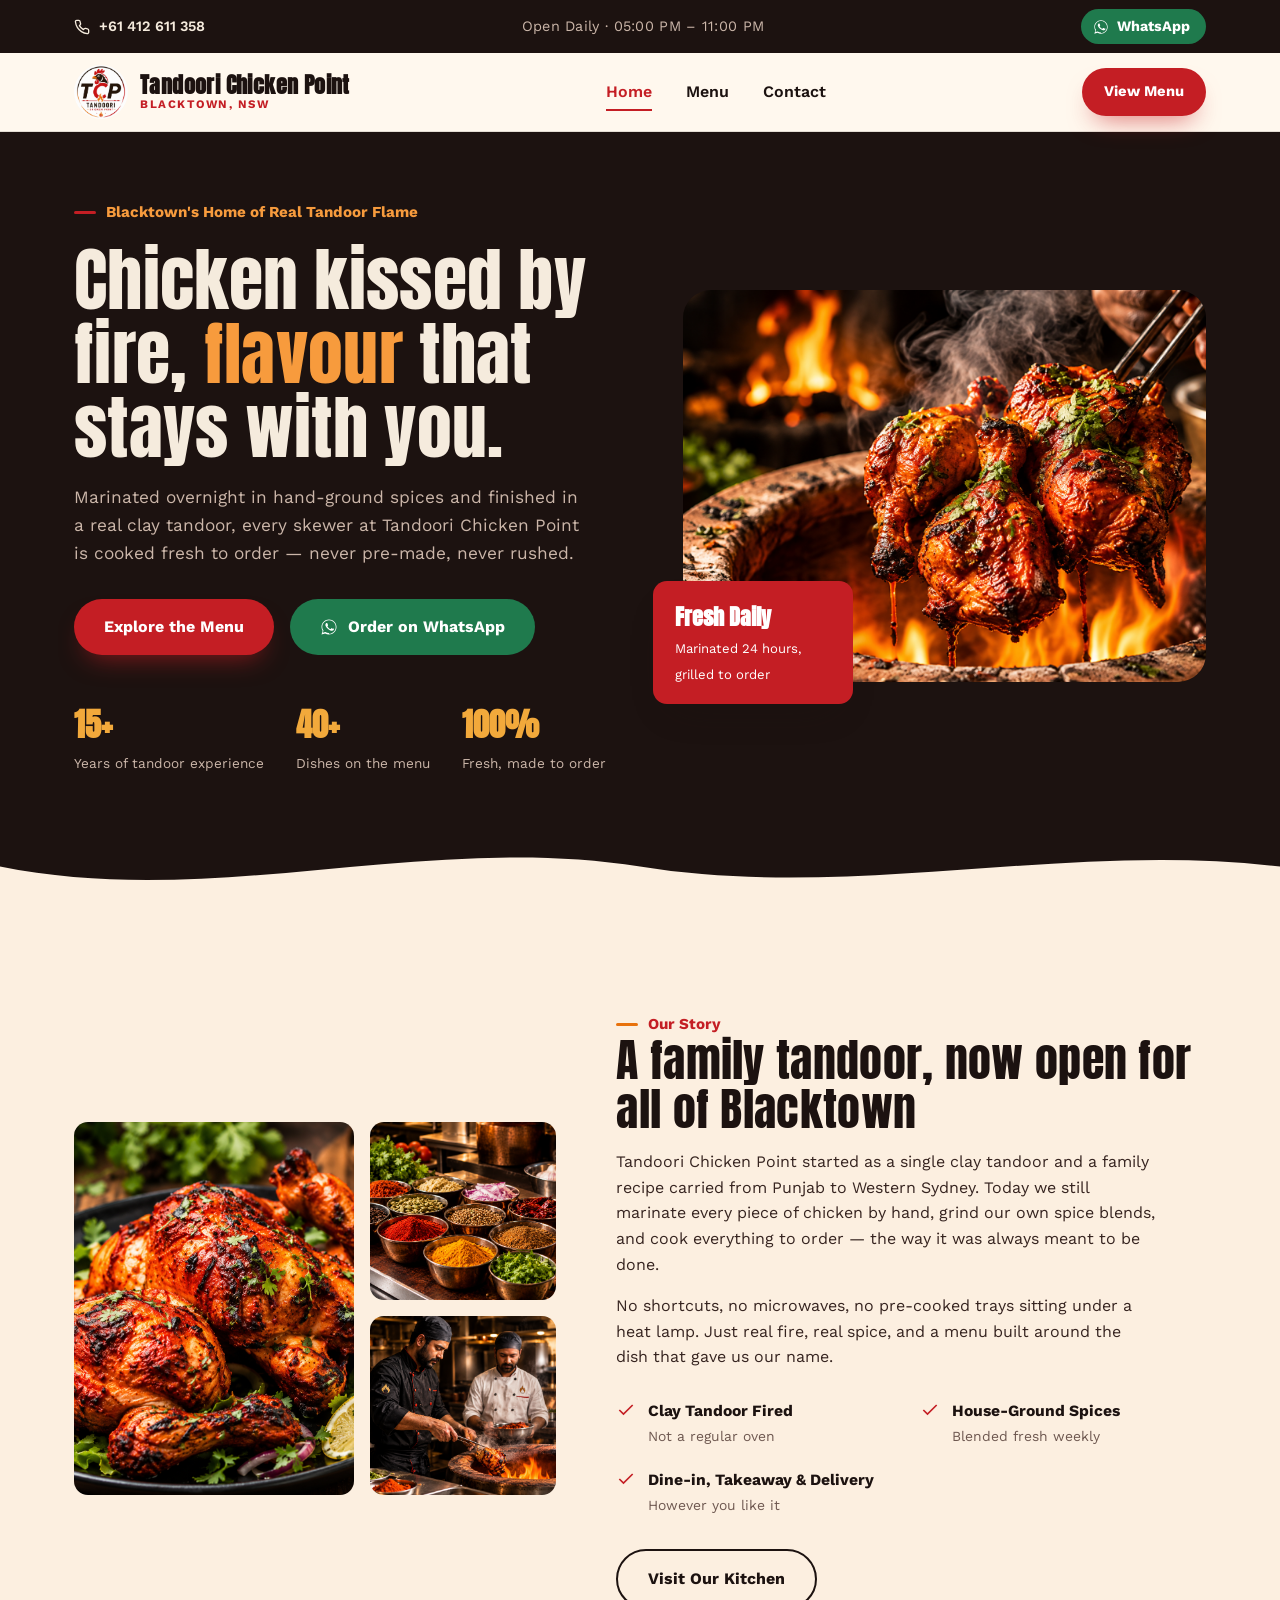
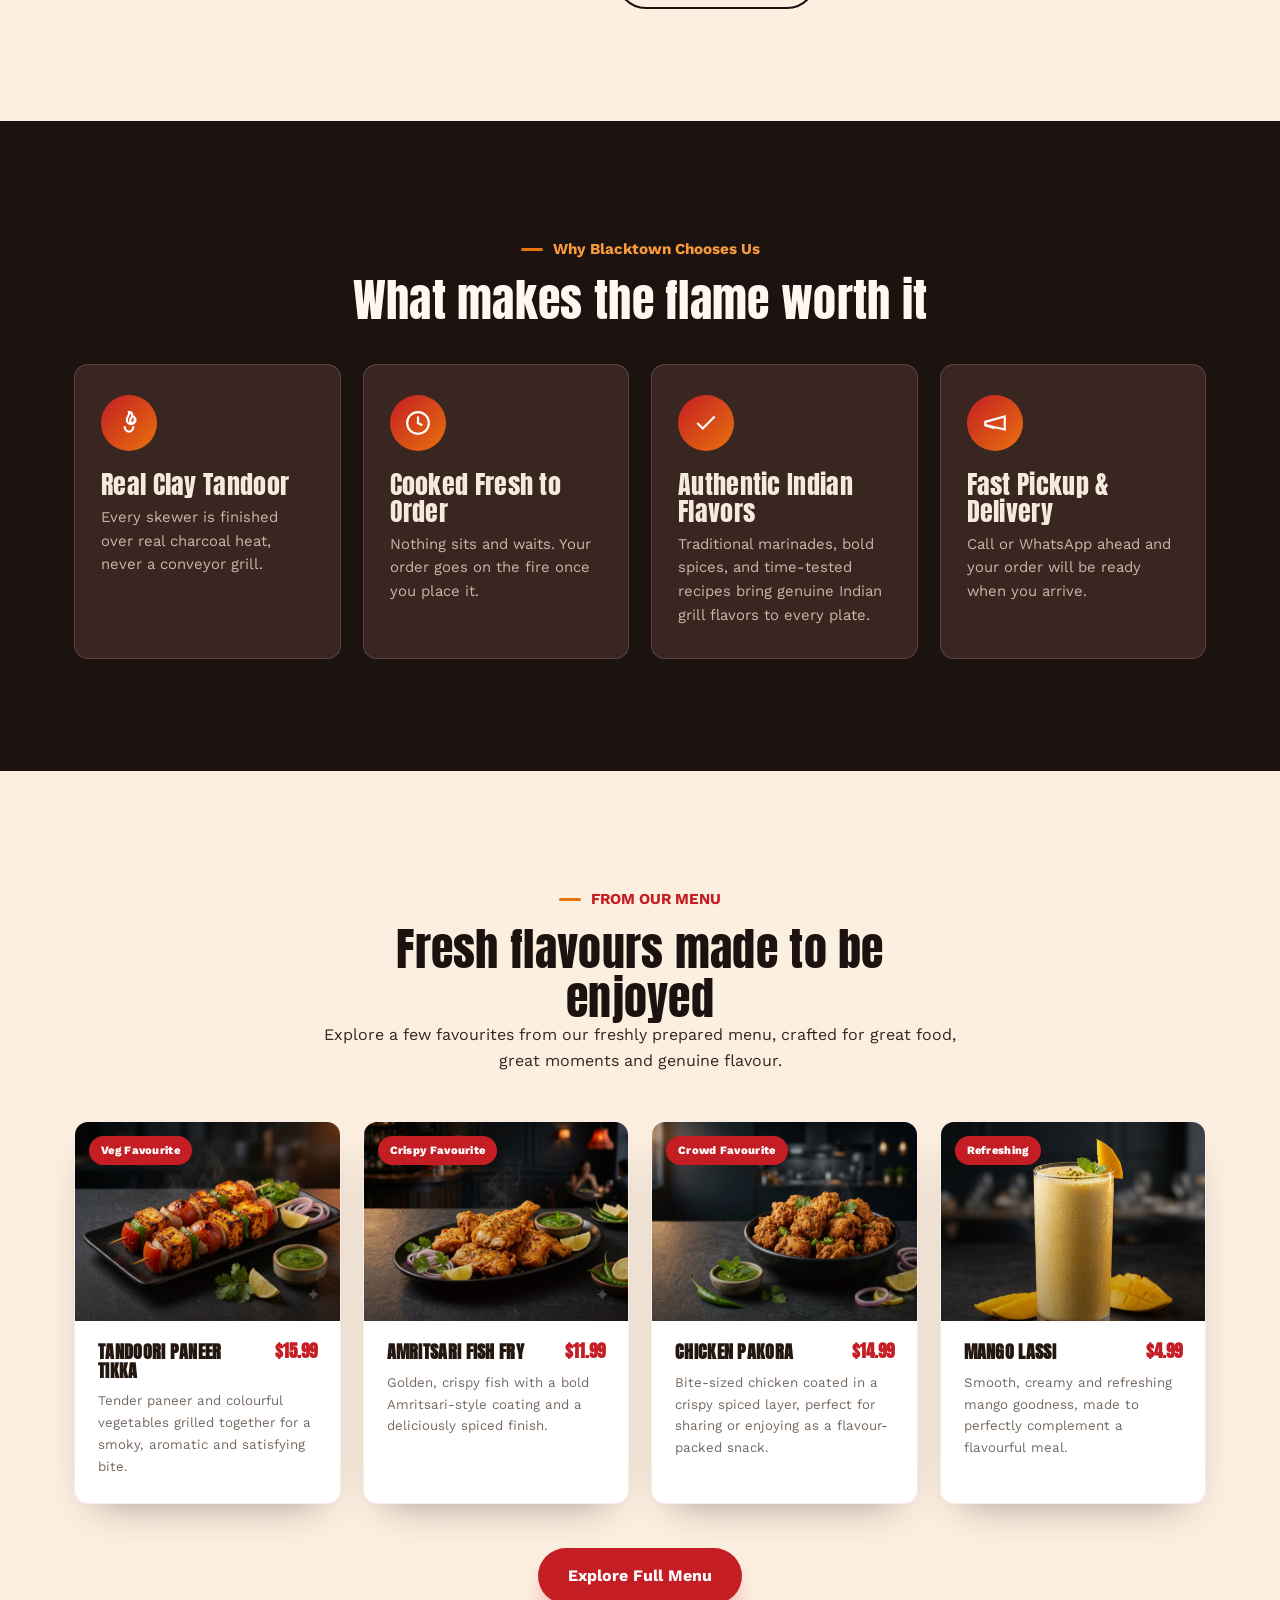
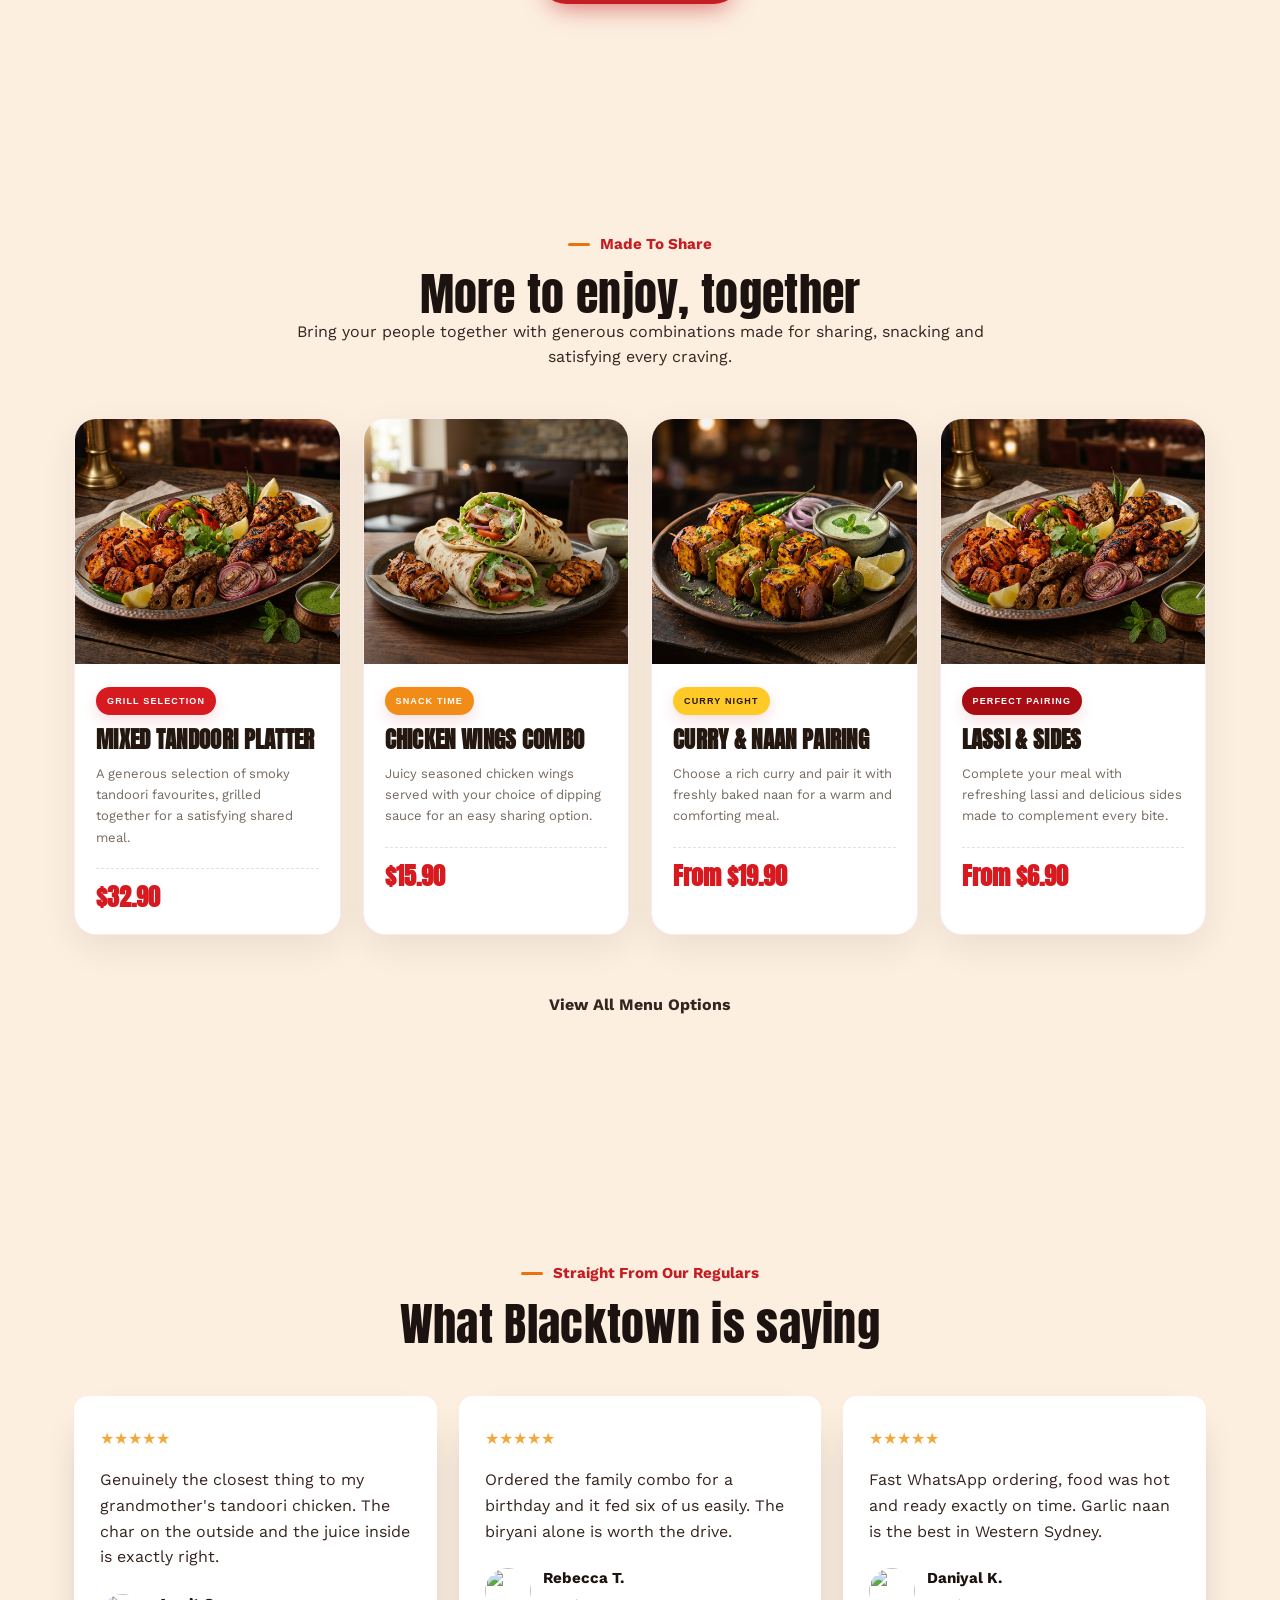
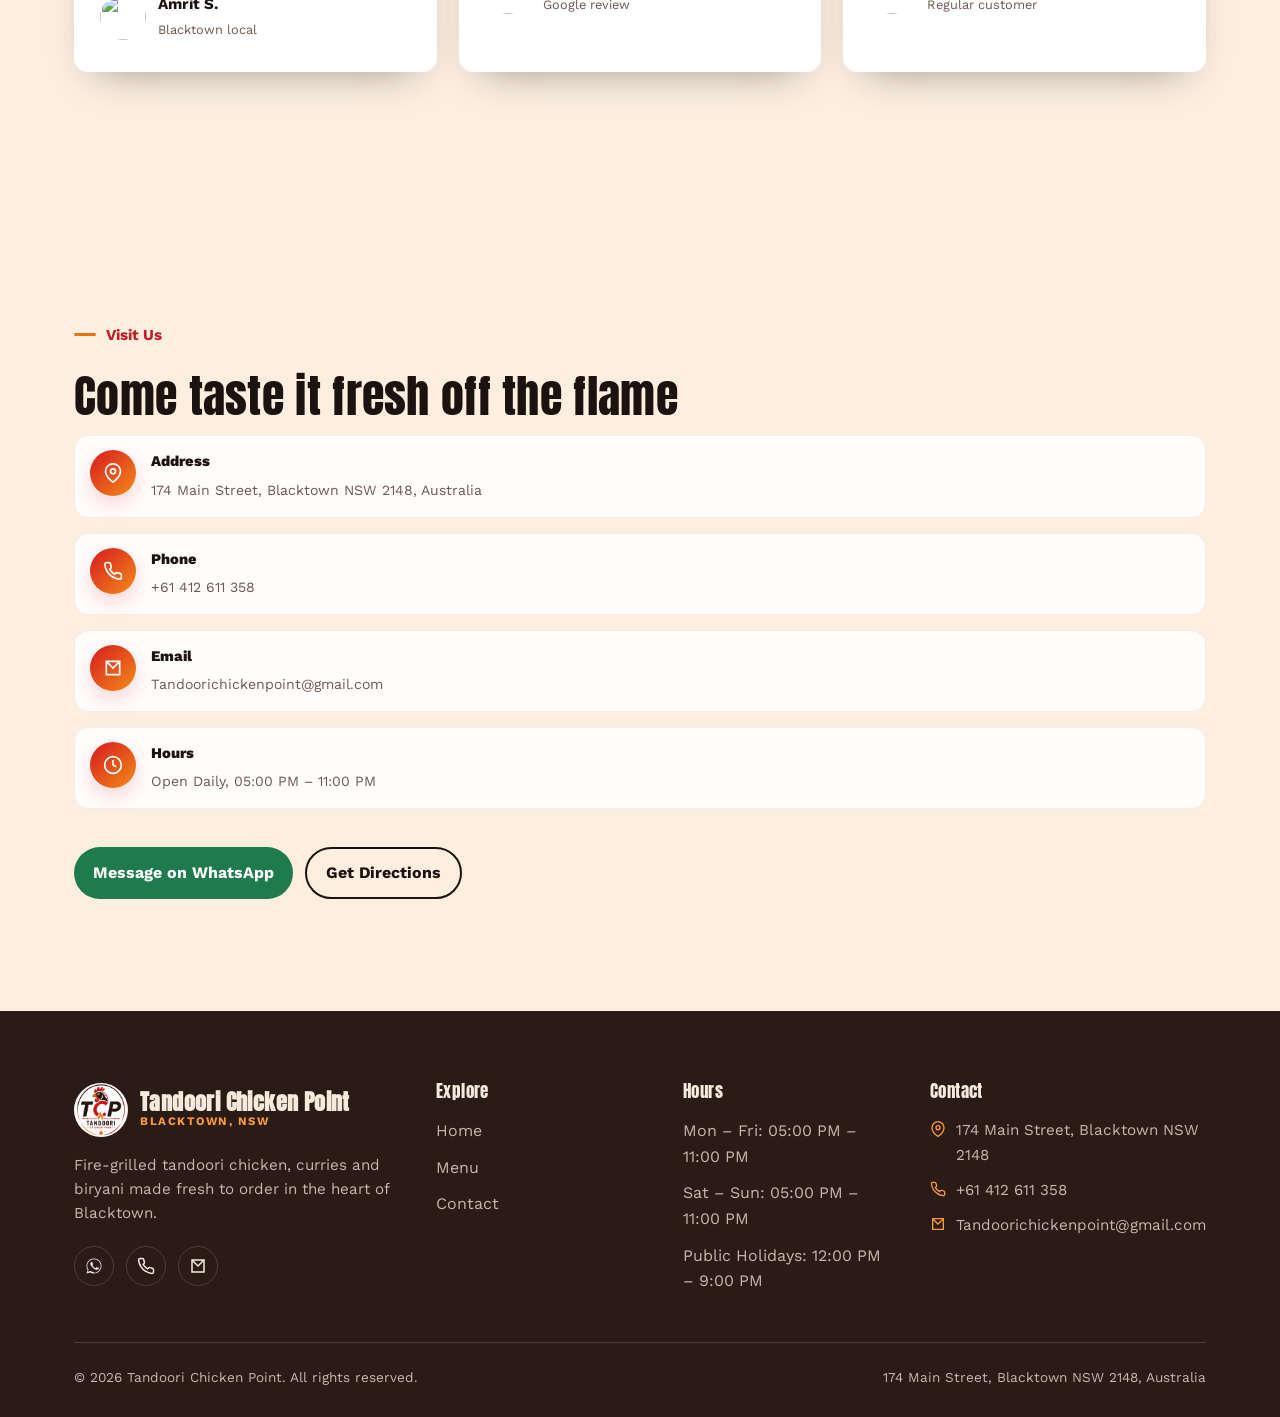
==== commit c9b14fcc: "Updated website" ====
--- a/index.html
+++ b/index.html
@@ -1,425 +1,130 @@
-
 <!DOCTYPE html>
 <html lang="en-AU">
 <head>
-
-  <meta charset="UTF-8">
-
-  <meta name="viewport" content="width=device-width, initial-scale=1.0">
-
-  <meta
-    name="description"
-    content="Tandoori Chicken Point in Blacktown serves fire-grilled tandoori chicken, curries, biryani and fresh naan made daily. Order by phone or WhatsApp, or dine in at 174 Main Street."
-  >
-
-  <meta name="theme-color" content="#1C1210">
-
-  <title>Tandoori Chicken Point | Fire-Grilled Tandoori in Blacktown, NSW</title>
-
-  <!-- =====================================================
-       FAVICON
-  ====================================================== -->
-  <link
-    rel="icon"
-    href="./images/logo.png"
-    type="image/png"
-  >
-
-  <!-- =====================================================
-       GOOGLE FONTS
-  ====================================================== -->
-  <link rel="preconnect" href="https://fonts.googleapis.com">
-  <link rel="preconnect" href="https://fonts.gstatic.com" crossorigin>
-
-  <link
-    href="https://fonts.googleapis.com/css2?family=Anton&family=Work+Sans:wght@400;500;600;700;800&display=swap"
-    rel="stylesheet"
-  >
-
-  <!-- =====================================================
-       GLOBAL CSS
-  ====================================================== -->
-  <link rel="stylesheet" href="./css/tokens.css">
-  <link rel="stylesheet" href="./css/base.css">
-  <link rel="stylesheet" href="./css/header.css">
-  <link rel="stylesheet" href="./css/footer.css">
-
-  <!-- =====================================================
-       HOME PAGE CSS
-  ====================================================== -->
-  <link rel="stylesheet" href="./css/home-hero.css">
-  <link rel="stylesheet" href="./css/home-about.css">
-  <link rel="stylesheet" href="./css/home-features.css">
-  <link rel="stylesheet" href="./css/home-menu-preview.css">
-  <link rel="stylesheet" href="./css/home-offers.css">
-  <link rel="stylesheet" href="./css/home-testimonials.css">
-  <link rel="stylesheet" href="./css/home-gallery.css">
-  <link rel="stylesheet" href="./css/home-visit.css">
-
+<meta charset="UTF-8">
+<meta name="viewport" content="width=device-width, initial-scale=1.0">
+<title>Tandoori Chicken Point | Fire-Grilled Tandoori in Blacktown, NSW</title>
+<meta name="description" content="Tandoori Chicken Point in Blacktown serves fire-grilled tandoori chicken, curries, biryani and fresh naan made daily. Order by phone or WhatsApp, or dine in at 174 Main Street.">
+<link rel="icon" href="images/logo.png" type="image/png">
+
+<link rel="preconnect" href="https://fonts.googleapis.com">
+<link rel="preconnect" href="https://fonts.gstatic.com" crossorigin>
+<link href="https://fonts.googleapis.com/css2?family=Anton&family=Work+Sans:wght@400;500;600;700;800&display=swap" rel="stylesheet">
+
+<link rel="stylesheet" href="css/tokens.css">
+<link rel="stylesheet" href="css/base.css">
+<link rel="stylesheet" href="css/header.css">
+<link rel="stylesheet" href="css/footer.css">
+<link rel="stylesheet" href="css/home-hero.css">
+<link rel="stylesheet" href="css/home-about.css">
+<link rel="stylesheet" href="css/home-features.css">
+<link rel="stylesheet" href="css/home-menu-preview.css">
+<link rel="stylesheet" href="css/home-offers.css">
+<link rel="stylesheet" href="css/home-testimonials.css">
+<link rel="stylesheet" href="css/home-gallery.css">
+<link rel="stylesheet" href="css/home-visit.css">
 </head>
-
 <body>
 
-<!-- =========================================================
-     TOP UTILITY BAR
-========================================================= -->
-
+<!-- ============ TOP UTILITY BAR ============ -->
 <div class="topbar">
-
   <div class="container">
-
-    <a
-      href="tel:+61412611358"
-      class="topbar-call"
-      aria-label="Call Tandoori Chicken Point"
-    >
-
-      <svg
-        width="16"
-        height="16"
-        viewBox="0 0 24 24"
-        fill="none"
-        stroke="currentColor"
-        stroke-width="2"
-        stroke-linecap="round"
-        stroke-linejoin="round"
-        aria-hidden="true"
-      >
-        <path d="M22 16.92v3a2 2 0 0 1-2.18 2 19.79 19.79 0 0 1-8.63-3.07 19.5 19.5 0 0 1-6-6 19.79 19.79 0 0 1-3.07-8.67A2 2 0 0 1 4.11 2h3a2 2 0 0 1 2 1.72c.127.96.361 1.903.7 2.81a2 2 0 0 1-.45 2.11L8.09 9.91a16 16 0 0 0 6 6l1.27-1.27a2 2 0 0 1 2.11-.45c.907.339 1.85.573 2.81.7A2 2 0 0 1 22 16.92z"/>
-      </svg>
-
+    <a href="tel:+61412611358" class="topbar-call">
+      <svg width="16" height="16" viewBox="0 0 24 24" fill="none" stroke="currentColor" stroke-width="2" stroke-linecap="round" stroke-linejoin="round"><path d="M22 16.92v3a2 2 0 0 1-2.18 2 19.79 19.79 0 0 1-8.63-3.07 19.5 19.5 0 0 1-6-6 19.79 19.79 0 0 1-3.07-8.67A2 2 0 0 1 4.11 2h3a2 2 0 0 1 2 1.72c.127.96.361 1.903.7 2.81a2 2 0 0 1-.45 2.11L8.09 9.91a16 16 0 0 0 6 6l1.27-1.27a2 2 0 0 1 2.11-.45c.907.339 1.85.573 2.81.7A2 2 0 0 1 22 16.92z"/></svg>
       <span>+61 412 611 358</span>
-
     </a>
-
-
-    <span class="topbar-hours">
-      Open Daily · 05:00 PM – 11:00 PM
-    </span>
-
-
-    <a
-      href="https://wa.me/61412611358"
-      target="_blank"
-      rel="noopener noreferrer"
-      class="topbar-whatsapp"
-      aria-label="Order on WhatsApp"
-    >
-
-      <svg
-        width="16"
-        height="16"
-        viewBox="0 0 24 24"
-        fill="currentColor"
-        aria-hidden="true"
-      >
-        <path d="M17.5 14.4c-.3-.1-1.6-.8-1.9-.9-.2-.1-.4-.1-.6.1-.2.3-.7.9-.8 1-.2.2-.3.2-.5.1-.3-.1-1.2-.4-2.2-1.4-.8-.7-1.4-1.6-1.5-1.9-.2-.3 0-.4.1-.6l.4-.5c.1-.2.2-.3.2-.5.1-.2 0-.4 0-.5-.1-.1-.6-1.5-.8-2-.2-.5-.4-.4-.6-.5h-.5c-.2 0-.5.1-.7.3-.2.3-.9.9-.9 2.2s1 2.5 1.1 2.7c.1.2 2 3 4.8 4.3.7.3 1.2.5 1.6.6.7.2 1.3.2 1.8.1.5-.1 1.6-.7 1.9-1.3.2-.6.2-1.1.2-1.3-.1-.1-.3-.2-.6-.3z"/>
-        <path d="M12 2C6.5 2 2 6.5 2 12c0 1.9.5 3.7 1.5 5.3L2 22l4.8-1.5C8.3 21.5 10.1 22 12 22c5.5 0 10-4.5 10-10S17.5 2 12 2zm0 18.1c-1.7 0-3.4-.5-4.8-1.3l-.3-.2-3.2 1 1-3.1-.2-.3C3.5 15 3 13.5 3 12c0-5 4-9 9-9s9 4 9 9-4 9-9 9.1z"/>
-      </svg>
-
+    <span class="topbar-hours">Open Daily · 05:00 PM – 11:00 PM</span>
+    <a href="https://wa.me/61412611358" target="_blank" rel="noopener" class="topbar-whatsapp">
+      <svg width="16" height="16" viewBox="0 0 24 24" fill="currentColor"><path d="M17.5 14.4c-.3-.1-1.6-.8-1.9-.9-.2-.1-.4-.1-.6.1-.2.3-.7.9-.8 1-.2.2-.3.2-.5.1-.3-.1-1.2-.4-2.2-1.4-.8-.7-1.4-1.6-1.5-1.9-.2-.3 0-.4.1-.6l.4-.5c.1-.2.2-.3.2-.5.1-.2 0-.4 0-.5-.1-.1-.6-1.5-.8-2-.2-.5-.4-.4-.6-.5h-.5c-.2 0-.5.1-.7.3-.2.3-.9.9-.9 2.2s1 2.5 1.1 2.7c.1.2 2 3 4.8 4.3.7.3 1.2.5 1.6.6.7.2 1.3.2 1.8.1.5-.1 1.6-.7 1.9-1.3.2-.6.2-1.1.2-1.3-.1-.1-.3-.2-.6-.3z"/><path d="M12 2C6.5 2 2 6.5 2 12c0 1.9.5 3.7 1.5 5.3L2 22l4.8-1.5C8.3 21.5 10.1 22 12 22c5.5 0 10-4.5 10-10S17.5 2 12 2zm0 18.1c-1.7 0-3.4-.5-4.8-1.3l-.3-.2-3.2 1 1-3.1-.2-.3C3.5 15 3 13.5 3 12c0-5 4-9 9-9s9 4 9 9-4 9-9 9.1z"/></svg>
       <span>WhatsApp</span>
-
     </a>
-
   </div>
-
 </div>
 
-
-<!-- =========================================================
-     HEADER / NAVIGATION
-========================================================= -->
-
+<!-- ============ HEADER / NAV ============ -->
 <header class="site-header">
-
   <div class="container">
-
-    <a
-      href="./index.html"
-      class="brand"
-      aria-label="Tandoori Chicken Point Home"
-    >
-
-      <img
-        src="./images/logo.png"
-        alt="Tandoori Chicken Point logo"
-        width="80"
-        height="80"
-      >
-
-      <span class="brand-text">
-
-        <strong>
-          Tandoori Chicken Point
-        </strong>
-
-        <span>
-          BLACKTOWN, NSW
-        </span>
-
-      </span>
-
+    <a href="index.html" class="brand">
+      <img src="images/logo.png" alt="Tandoori Chicken Point logo">
+      <span class="brand-text"><strong>Tandoori Chicken Point</strong><span>BLACKTOWN, NSW</span></span>
     </a>
-
-
-    <nav
-      class="main-nav"
-      aria-label="Primary navigation"
-    >
-
-      <a
-        href="./index.html"
-        class="active"
-        aria-current="page"
-      >
-        Home
-      </a>
-
-      <a href="./menu.html">
-        Menu
-      </a>
-
-      <a href="./contact.html">
-        Contact
-      </a>
-
+    <nav class="main-nav" aria-label="Primary">
+      <a href="index.html" class="active">Home</a>
+      <a href="menu.html">Menu</a>
+      <a href="contact.html">Contact</a>
     </nav>
-
-
     <div class="header-actions">
-
-      <a
-        href="./menu.html"
-        class="btn btn-primary"
-      >
-        View Menu
-      </a>
-
-      <button
-        type="button"
-        class="nav-toggle"
-        aria-label="Toggle navigation menu"
-        aria-expanded="false"
-      >
-        <span></span>
-        <span></span>
-        <span></span>
+      <a href="menu.html" class="btn btn-primary">View Menu</a>
+      <button class="nav-toggle" aria-label="Toggle menu" aria-expanded="false">
+        <span></span><span></span><span></span>
       </button>
-
-    </div>
-
+    </div>
   </div>
-
-
-  <!-- MOBILE NAV -->
-
   <div class="mobile-nav">
-
     <ul>
-
-      <li>
-        <a
-          href="./index.html"
-          class="active"
-          aria-current="page"
-        >
-          Home
-        </a>
-      </li>
-
-      <li>
-        <a href="./menu.html">
-          Menu
-        </a>
-      </li>
-
-      <li>
-        <a href="./contact.html">
-          Contact
-        </a>
-      </li>
-
-      <li>
-        <a href="tel:+61412611358">
-          Call +61 412 611 358
-        </a>
-      </li>
-
+      <li><a href="index.html" class="active">Home</a></li>
+      <li><a href="menu.html">Menu</a></li>
+      <li><a href="contact.html">Contact</a></li>
+      <li><a href="tel:+61412611358">Call +61 412 611 358</a></li>
     </ul>
-
   </div>
-
 </header>
 
-
 <main>
 
-
-<!-- =========================================================
-     HERO
-========================================================= -->
-
-<section class="hero">
-
+  <!-- ============ HERO ============ -->
+  <section class="hero">
+    <div class="container">
+      <div class="hero-copy">
+        <span class="eyebrow-tag">Blacktown's Home of Real Tandoor Flame</span>
+        <h1>Chicken kissed by fire, <em>flavour</em> that stays with you.</h1>
+        <p>Marinated overnight in hand-ground spices and finished in a real clay tandoor, every skewer at Tandoori Chicken Point is cooked fresh to order — never pre-made, never rushed.</p>
+        <div class="hero-actions">
+          <a href="menu.html" class="btn btn-primary">Explore the Menu</a>
+          <a href="https://wa.me/61412611358" target="_blank" rel="noopener" class="btn btn-whatsapp">
+            <svg width="18" height="18" viewBox="0 0 24 24" fill="currentColor"><path d="M17.5 14.4c-.3-.1-1.6-.8-1.9-.9-.2-.1-.4-.1-.6.1-.2.3-.7.9-.8 1-.2.2-.3.2-.5.1-.3-.1-1.2-.4-2.2-1.4-.8-.7-1.4-1.6-1.5-1.9-.2-.3 0-.4.1-.6l.4-.5c.1-.2.2-.3.2-.5.1-.2 0-.4 0-.5-.1-.1-.6-1.5-.8-2-.2-.5-.4-.4-.6-.5h-.5c-.2 0-.5.1-.7.3-.2.3-.9.9-.9 2.2s1 2.5 1.1 2.7c.1.2 2 3 4.8 4.3.7.3 1.2.5 1.6.6.7.2 1.3.2 1.8.1.5-.1 1.6-.7 1.9-1.3.2-.6.2-1.1.2-1.3-.1-.1-.3-.2-.6-.3z"/><path d="M12 2C6.5 2 2 6.5 2 12c0 1.9.5 3.7 1.5 5.3L2 22l4.8-1.5C8.3 21.5 10.1 22 12 22c5.5 0 10-4.5 10-10S17.5 2 12 2zm0 18.1c-1.7 0-3.4-.5-4.8-1.3l-.3-.2-3.2 1 1-3.1-.2-.3C3.5 15 3 13.5 3 12c0-5 4-9 9-9s9 4 9 9-4 9-9 9.1z"/></svg>
+            Order on WhatsApp
+          </a>
+        </div>
+        <div class="hero-stats">
+          <div><strong>15+</strong><span>Years of tandoor experience</span></div>
+          <div><strong>40+</strong><span>Dishes on the menu</span></div>
+          <div><strong>100%</strong><span>Fresh, made to order</span></div>
+        </div>
+      </div>
+      <div class="hero-media" data-reveal>
+        <img src="images/hero_img.png" alt="Fire-grilled tandoori chicken skewers at Tandoori Chicken Point">
+        <div class="hero-media-badge">
+          <strong>Fresh Daily</strong>
+          <span>Marinated 24 hours, grilled to order</span>
+        </div>
+      </div>
+    </div>
+    <svg class="hero-charred-edge" viewBox="0 0 1440 74" preserveAspectRatio="none"><path d="M0 40 C 240 90 480 0 720 40 C 960 80 1200 10 1440 40 L1440 74 L0 74 Z"/></svg>
+  </section>
+
+  <!-- ============ ABOUT / STORY ============ -->
+  <section class="section about-section">
   <div class="container">
 
-    <div class="hero-copy">
-
-      <span class="eyebrow-tag">
-        Blacktown's Home of Real Tandoor Flame
-      </span>
-
-      <h1>
-        Chicken kissed by fire,
-        <em>flavour</em>
-        that stays with you.
-      </h1>
-
-      <p>
-        Marinated overnight in hand-ground spices and finished
-        in a real clay tandoor, every skewer at Tandoori Chicken
-        Point is cooked fresh to order — never pre-made,
-        never rushed.
-      </p>
-
-
-      <div class="hero-actions">
-
-        <a
-          href="./menu.html"
-          class="btn btn-primary"
-        >
-          Explore the Menu
-        </a>
-
-
-        <a
-          href="https://wa.me/61412611358"
-          target="_blank"
-          rel="noopener noreferrer"
-          class="btn btn-whatsapp"
-        >
-
-          <svg
-            width="18"
-            height="18"
-            viewBox="0 0 24 24"
-            fill="currentColor"
-            aria-hidden="true"
-          >
-            <path d="M17.5 14.4c-.3-.1-1.6-.8-1.9-.9-.2-.1-.4-.1-.6.1-.2.3-.7.9-.8 1-.2.2-.3.2-.5.1-.3-.1-1.2-.4-2.2-1.4-.8-.7-1.4-1.6-1.5-1.9-.2-.3 0-.4.1-.6l.4-.5c.1-.2.2-.3.2-.5.1-.2 0-.4 0-.5-.1-.1-.6-1.5-.8-2-.2-.5-.4-.4-.6-.5h-.5c-.2 0-.5.1-.7.3-.2.3-.9.9-.9 2.2s1 2.5 1.1 2.7c.1.2 2 3 4.8 4.3.7.3 1.2.5 1.6.6.7.2 1.3.2 1.8.1.5-.1 1.6-.7 1.9-1.3.2-.6.2-1.1.2-1.3-.1-.1-.3-.2-.6-.3z"/>
-            <path d="M12 2C6.5 2 2 6.5 2 12c0 1.9.5 3.7 1.5 5.3L2 22l4.8-1.5C8.3 21.5 10.1 22 12 22c5.5 0 10-4.5 10-10S17.5 2 12 2zm0 18.1c-1.7 0-3.4-.5-4.8-1.3l-.3-.2-3.2 1 1-3.1-.2-.3C3.5 15 3 13.5 3 12c0-5 4-9 9-9s9 4 9 9-4 9-9 9.1z"/>
-          </svg>
-
-          Order on WhatsApp
-
-        </a>
-
-      </div>
-
-
-      <div class="hero-stats">
-
-        <div>
-          <strong>15+</strong>
-          <span>Years of tandoor experience</span>
-        </div>
-
-        <div>
-          <strong>40+</strong>
-          <span>Dishes on the menu</span>
-        </div>
-
-        <div>
-          <strong>100%</strong>
-          <span>Fresh, made to order</span>
-        </div>
-
-      </div>
-
-    </div>
-
-
-    <div
-      class="hero-media"
-      data-reveal
-    >
-
-      <img
-        src="./images/hero_img.png"
-        alt="Fire-grilled tandoori chicken skewers at Tandoori Chicken Point"
-        width="900"
-        height="900"
-        fetchpriority="high"
-      >
-
-      <div class="hero-media-badge">
-
-        <strong>
-          Fresh Daily
-        </strong>
-
-        <span>
-          Marinated 24 hours, grilled to order
-        </span>
-
-      </div>
-
-    </div>
-
-  </div>
-
-
-  <svg
-    class="hero-charred-edge"
-    viewBox="0 0 1440 74"
-    preserveAspectRatio="none"
-    aria-hidden="true"
-  >
-    <path d="M0 40 C 240 90 480 0 720 40 C 960 80 1200 10 1440 40 L1440 74 L0 74 Z"/>
-  </svg>
-
-</section>
-
-
-<!-- =========================================================
-     ABOUT / STORY
-========================================================= -->
-
-<section class="section about-section">
-
-  <div class="container">
-
-    <div
-      class="about-media"
-      data-reveal
-    >
+    <div class="about-media" data-reveal>
 
       <img
         class="tall"
-        src="./images/Charred%20Tandoori%20Chicken%20Platter.png"
+        src="images/Charred Tandoori Chicken Platter.png"
         alt="Charred tandoori chicken platter"
-        width="800"
-        height="1000"
-        loading="lazy"
       >
 
       <img
         class="wide"
-        src="./images/Vibrant%20South%20Asian%20Spice%20Mise%20en%20Place.png"
+        src="images/Vibrant South Asian Spice Mise en Place.png"
         alt="Fresh South Asian spices used in the marinade"
-        width="1000"
-        height="700"
-        loading="lazy"
       >
 
       <img
         class="wide"
-        src="./images/Tandoori%20Chefs%20at%20the%20Flaming%20Oven.png"
+        src="images/Tandoori Chefs at the Flaming Oven.png"
         alt="Chef preparing tandoori skewers over a flaming oven"
-        width="1000"
-        height="700"
-        loading="lazy"
       >
 
     </div>
@@ -427,9 +132,7 @@
 
     <div class="about-copy">
 
-      <span class="eyebrow-tag">
-        Our Story
-      </span>
+      <span class="eyebrow-tag">Our Story</span>
 
       <h2>
         A family tandoor, now open for all of Blacktown
@@ -452,6 +155,7 @@
 
       <div class="about-highlights">
 
+        <!-- 01 -->
         <div class="about-highlight">
 
           <svg
@@ -461,7 +165,6 @@
             fill="none"
             stroke="currentColor"
             stroke-width="2"
-            aria-hidden="true"
           >
             <path d="M20 6 9 17l-5-5"/>
           </svg>
@@ -474,6 +177,7 @@
         </div>
 
 
+        <!-- 02 -->
         <div class="about-highlight">
 
           <svg
@@ -483,7 +187,6 @@
             fill="none"
             stroke="currentColor"
             stroke-width="2"
-            aria-hidden="true"
           >
             <path d="M20 6 9 17l-5-5"/>
           </svg>
@@ -496,6 +199,7 @@
         </div>
 
 
+        <!-- 03 -->
         <div class="about-highlight">
 
           <svg
@@ -505,7 +209,6 @@
             fill="none"
             stroke="currentColor"
             stroke-width="2"
-            aria-hidden="true"
           >
             <path d="M20 6 9 17l-5-5"/>
           </svg>
@@ -521,7 +224,7 @@
 
 
       <a
-        href="./contact.html"
+        href="contact.html"
         class="btn btn-ghost"
       >
         Visit Our Kitchen
@@ -530,181 +233,42 @@
     </div>
 
   </div>
-
 </section>
 
-
-<!-- =========================================================
-     WHY CHOOSE US
-========================================================= -->
-
-<section class="section features-section section--dark">
-
-  <div class="container">
-
-    <div class="section-head centered">
-
-      <span
-        class="eyebrow-tag"
-        style="color:var(--ember-light)"
-      >
-        Why Blacktown Chooses Us
-      </span>
-
-      <h2>
-        What makes the flame worth it
-      </h2>
-
-    </div>
-
-
-    <div class="features-grid">
-
-      <div
-        class="feature-card"
-        data-reveal
-      >
-
-        <div class="feature-icon">
-
-          <svg
-            width="26"
-            height="26"
-            viewBox="0 0 24 24"
-            fill="none"
-            stroke="#fff"
-            stroke-width="2"
-            aria-hidden="true"
-          >
-            <path d="M12 2c1 3-2 4-2 7a4 4 0 0 0 8 0c0-1-1-2-1-2 1 4-1 5-2 5a2 2 0 0 1-2-2c0-2 2-3 2-5 0-2-1-3-3-3z"/>
-            <path d="M8 15c0 3 1.8 5 4 5s4-2 4-5"/>
-          </svg>
-
-        </div>
-
-        <h3>
-          Real Clay Tandoor
-        </h3>
-
-        <p>
-          Every skewer is finished over real charcoal heat,
-          never a conveyor grill.
-        </p>
-
-      </div>
-
-
-      <div
-        class="feature-card"
-        data-reveal
-      >
-
-        <div class="feature-icon">
-
-          <svg
-            width="26"
-            height="26"
-            viewBox="0 0 24 24"
-            fill="none"
-            stroke="#fff"
-            stroke-width="2"
-            aria-hidden="true"
-          >
-            <circle cx="12" cy="12" r="10"/>
-            <path d="M12 6v6l4 2"/>
-          </svg>
-
-        </div>
-
-        <h3>
-          Cooked Fresh to Order
-        </h3>
-
-        <p>
-          Nothing sits and waits. Your order goes on the fire
-          once you place it.
-        </p>
-
-      </div>
-
-
-      <div
-        class="feature-card"
-        data-reveal
-      >
-
-        <div class="feature-icon">
-
-          <svg
-            width="26"
-            height="26"
-            viewBox="0 0 24 24"
-            fill="none"
-            stroke="#fff"
-            stroke-width="2"
-            aria-hidden="true"
-          >
-            <path d="M20 6 9 17l-5-5"/>
-          </svg>
-
-        </div>
-
-        <h3>
-          Authentic Indian Flavors
-        </h3>
-
-        <p>
-          Traditional marinades, bold spices, and time-tested
-          recipes bring genuine Indian grill flavors to every plate.
-        </p>
-
-      </div>
-
-
-      <div
-        class="feature-card"
-        data-reveal
-      >
-
-        <div class="feature-icon">
-
-          <svg
-            width="26"
-            height="26"
-            viewBox="0 0 24 24"
-            fill="none"
-            stroke="#fff"
-            stroke-width="2"
-            aria-hidden="true"
-          >
-            <path d="M3 11l18-5v12L3 14v-3z"/>
-            <path d="M11.6 16.8 3 14"/>
-          </svg>
-
-        </div>
-
-        <h3>
-          Fast Pickup &amp; Delivery
-        </h3>
-
-        <p>
-          Call or WhatsApp ahead and your order will be ready
-          when you arrive.
-        </p>
-
-      </div>
-
-    </div>
-
-  </div>
-
-</section>
-
-
-<!-- =========================================================
-     MENU FAVOURITES
-========================================================= -->
-
+  <!-- ============ WHY CHOOSE US ============ -->
+  <section class="section features-section section--dark">
+    <div class="container">
+      <div class="section-head centered">
+        <span class="eyebrow-tag" style="color:var(--ember-light)">Why Blacktown Chooses Us</span>
+        <h2>What makes the flame worth it</h2>
+      </div>
+      <div class="features-grid">
+        <div class="feature-card" data-reveal>
+          <div class="feature-icon"><svg width="26" height="26" viewBox="0 0 24 24" fill="none" stroke="#fff" stroke-width="2"><path d="M12 2c1 3-2 4-2 7a4 4 0 0 0 8 0c0-1-1-2-1-2 1 4-1 5-2 5a2 2 0 0 1-2-2c0-2 2-3 2-5 0-2-1-3-3-3z"/><path d="M8 15c0 3 1.8 5 4 5s4-2 4-5"/></svg></div>
+          <h3>Real Clay Tandoor</h3>
+          <p>Every skewer is finished over real charcoal heat, never a conveyor grill.</p>
+        </div>
+        <div class="feature-card" data-reveal>
+          <div class="feature-icon"><svg width="26" height="26" viewBox="0 0 24 24" fill="none" stroke="#fff" stroke-width="2"><circle cx="12" cy="12" r="10"/><path d="M12 6v6l4 2"/></svg></div>
+          <h3>Cooked Fresh to Order</h3>
+          <p>Nothing sits and waits. Your order goes on the fire once you place it.</p>
+        </div>
+        <div class="feature-card" data-reveal>
+          <div class="feature-icon"><svg width="26" height="26" viewBox="0 0 24 24" fill="none" stroke="#fff" stroke-width="2"><path d="M20 6 9 17l-5-5"/></svg></div>
+          <h3>Authentic Indian Flavors</h3>
+          <p>Traditional marinades, bold spices, and time-tested recipes bring genuine Indian grill flavors to every plate.</p>
+        </div>
+        <div class="feature-card" data-reveal>
+          <div class="feature-icon"><svg width="26" height="26" viewBox="0 0 24 24" fill="none" stroke="#fff" stroke-width="2"><path d="M3 11l18-5v12L3 14v-3z"/><path d="M11.6 16.8 3 14"/></svg></div>
+          <h3>Fast Pickup & Delivery</h3>
+          <p>Call or WhatsApp ahead and your order will be ready when you arrive.</p>
+        </div>
+      </div>
+    </div>
+  </section>
+
+  <!-- ============ SIGNATURE DISHES PREVIEW ============ -->
+ <!-- ============ MENU FAVOURITES PREVIEW ============ -->
 <section class="section menu-favourites-preview">
 
   <div class="container">
@@ -730,7 +294,9 @@
     <div class="dish-preview-grid">
 
 
-      <!-- 01 -->
+      <!-- =================================================
+           01 — TANDOORI PANEER TIKKA
+      ================================================== -->
 
       <article
         class="dish-card"
@@ -744,7 +310,7 @@
           </span>
 
           <img
-            src="./images/paneer-tikka.png"
+            src="images/paneer-tikka.png"
             alt="Tandoori Paneer Tikka with grilled vegetables"
             width="800"
             height="600"
@@ -778,7 +344,10 @@
       </article>
 
 
-      <!-- 02 -->
+
+      <!-- =================================================
+           02 — AMRITSARI FISH FRY
+      ================================================== -->
 
       <article
         class="dish-card"
@@ -792,7 +361,7 @@
           </span>
 
           <img
-            src="./images/amritsari-fish-fry.png"
+            src="images/amritsari-fish-fry.png"
             alt="Crispy Amritsari Fish Fry"
             width="800"
             height="600"
@@ -826,7 +395,10 @@
       </article>
 
 
-      <!-- 03 -->
+
+      <!-- =================================================
+           03 — CHICKEN PAKORA
+      ================================================== -->
 
       <article
         class="dish-card"
@@ -840,7 +412,7 @@
           </span>
 
           <img
-            src="./images/chicken-pakora.png"
+            src="images/chicken-pakora.png"
             alt="Crispy Chicken Pakora"
             width="800"
             height="600"
@@ -874,7 +446,10 @@
       </article>
 
 
-      <!-- 04 -->
+
+      <!-- =================================================
+           04 — MANGO LASSI
+      ================================================== -->
 
       <article
         class="dish-card"
@@ -888,7 +463,7 @@
           </span>
 
           <img
-            src="./images/mango-lassi.png"
+            src="images/mango-lassi.png"
             alt="Refreshing Mango Lassi"
             width="600"
             height="700"
@@ -921,13 +496,18 @@
 
       </article>
 
-    </div>
-
+
+    </div>
+
+
+    <!-- =================================================
+         MENU BUTTON
+    ================================================== -->
 
     <div class="menu-preview-footer">
 
       <a
-        href="./menu.html"
+        href="menu.html"
         class="btn btn-primary"
       >
         Explore Full Menu
@@ -935,13 +515,15 @@
 
     </div>
 
+
   </div>
 
 </section>
 
+  <!-- ============ SPECIAL OFFERS ============ -->
 
 <!-- =========================================================
-     SPECIAL OFFERS
+     HOME — COMBO OFFERS & SPECIALS
 ========================================================= -->
 
 <section class="section offers-section">
@@ -969,25 +551,21 @@
     <div class="offers-grid">
 
 
-      <!-- OFFER 01 -->
-
-      <article
-        class="offer-card"
-        data-reveal
-      >
+      <!-- =================================================
+           OFFER 01 — SHARING PLATTER
+      ================================================== -->
+
+      <article class="offer-card" data-reveal>
 
         <div class="offer-image">
 
           <img
-            src="./images/Mixed%20Grill%20Sharing%20Platter.png"
+            src="images/Mixed Grill Sharing Platter.png"
             alt="Mixed tandoori platter with grilled chicken and sides"
-            width="1000"
-            height="750"
             loading="lazy"
           >
 
         </div>
-
 
         <div class="offer-content">
 
@@ -1005,7 +583,11 @@
           </p>
 
           <div class="offer-price">
-            <strong>$32.90</strong>
+
+            <strong>
+              $32.90
+            </strong>
+
           </div>
 
         </div>
@@ -1013,25 +595,21 @@
       </article>
 
 
-      <!-- OFFER 02 -->
-
-      <article
-        class="offer-card"
-        data-reveal
-      >
+      <!-- =================================================
+           OFFER 02 — SNACK COMBO
+      ================================================== -->
+
+      <article class="offer-card" data-reveal>
 
         <div class="offer-image">
 
           <img
-            src="./images/Chicken%20Tikka%20Wrap.png"
-            alt="Chicken wings and grilled chicken snack selection"
-            width="1000"
-            height="750"
+            src="images/Chicken Tikka Wrap.png"
+            alt="Crispy grilled chicken wings"
             loading="lazy"
           >
 
         </div>
-
 
         <div class="offer-content">
 
@@ -1049,7 +627,11 @@
           </p>
 
           <div class="offer-price">
-            <strong>$15.90</strong>
+
+            <strong>
+              $15.90
+            </strong>
+
           </div>
 
         </div>
@@ -1057,25 +639,21 @@
       </article>
 
 
-      <!-- OFFER 03 -->
-
-      <article
-        class="offer-card"
-        data-reveal
-      >
+      <!-- =================================================
+           OFFER 03 — CURRY COMBO
+      ================================================== -->
+
+      <article class="offer-card" data-reveal>
 
         <div class="offer-image">
 
           <img
-            src="./images/Paneer%20Tikka%20Platter.png"
+            src="images/Paneer Tikka Platter.png"
             alt="Paneer tikka platter"
-            width="1000"
-            height="750"
             loading="lazy"
           >
 
         </div>
-
 
         <div class="offer-content">
 
@@ -1084,7 +662,7 @@
           </span>
 
           <h3>
-            Curry &amp; Naan Pairing
+            Curry & Naan Pairing
           </h3>
 
           <p>
@@ -1093,7 +671,11 @@
           </p>
 
           <div class="offer-price">
-            <strong>From $19.90</strong>
+
+            <strong>
+              From $19.90
+            </strong>
+
           </div>
 
         </div>
@@ -1101,25 +683,21 @@
       </article>
 
 
-      <!-- OFFER 04 -->
-
-      <article
-        class="offer-card"
-        data-reveal
-      >
+      <!-- =================================================
+           OFFER 04 — SIDES & DRINKS
+      ================================================== -->
+
+      <article class="offer-card" data-reveal>
 
         <div class="offer-image">
 
           <img
-            src="./images/Mixed%20Grill%20Sharing%20Platter.png"
-            alt="Mixed grill sharing platter"
-            width="1000"
-            height="750"
+            src="images/Mixed Grill Sharing Platter.png"
+            alt="Refreshing mango lassi"
             loading="lazy"
           >
 
         </div>
-
 
         <div class="offer-content">
 
@@ -1128,7 +706,7 @@
           </span>
 
           <h3>
-            Lassi &amp; Sides
+            Lassi & Sides
           </h3>
 
           <p>
@@ -1137,20 +715,29 @@
           </p>
 
           <div class="offer-price">
-            <strong>From $6.90</strong>
+
+            <strong>
+              From $6.90
+            </strong>
+
           </div>
 
         </div>
 
       </article>
 
-    </div>
-
+
+    </div>
+
+
+    <!-- =================================================
+         FULL MENU LINK
+    ================================================== -->
 
     <div class="offers-footer">
 
       <a
-        href="./menu.html"
+        href="menu.html"
         class="btn btn-secondary"
       >
         View All Menu Options
@@ -1163,619 +750,122 @@
 </section>
 
 
-<!-- =========================================================
-     TESTIMONIALS
-========================================================= -->
-
-<section class="section">
-
+
+  <!-- ============ TESTIMONIALS ============ -->
+  <section class="section">
+    <div class="container">
+      <div class="section-head centered">
+        <span class="eyebrow-tag">Straight From Our Regulars</span>
+        <h2>What Blacktown is saying</h2>
+      </div>
+      <div class="testimonial-grid">
+        <div class="testimonial-card" data-reveal>
+          <div class="testimonial-stars">★★★★★</div>
+          <p>Genuinely the closest thing to my grandmother's tandoori chicken. The char on the outside and the juice inside is exactly right.</p>
+          <div class="testimonial-person">
+            <img src="https://placehold.co/100x100/1C1210/F5EBDD?text=A" alt="">
+            <div><strong>Amrit S.</strong><span>Blacktown local</span></div>
+          </div>
+        </div>
+        <div class="testimonial-card" data-reveal>
+          <div class="testimonial-stars">★★★★★</div>
+          <p>Ordered the family combo for a birthday and it fed six of us easily. The biryani alone is worth the drive.</p>
+          <div class="testimonial-person">
+            <img src="https://placehold.co/100x100/C41E24/FFFFFF?text=R" alt="">
+            <div><strong>Rebecca T.</strong><span>Google review</span></div>
+          </div>
+        </div>
+        <div class="testimonial-card" data-reveal>
+          <div class="testimonial-stars">★★★★★</div>
+          <p>Fast WhatsApp ordering, food was hot and ready exactly on time. Garlic naan is the best in Western Sydney.</p>
+          <div class="testimonial-person">
+            <img src="https://placehold.co/100x100/E8720C/FFFFFF?text=D" alt="">
+            <div><strong>Daniyal K.</strong><span>Regular customer</span></div>
+          </div>
+        </div>
+      </div>
+    </div>
+  </section>
+
+  
+
+  <!-- ============ VISIT US ============ -->
+  <section class="section">
+    <div class="container">
+      <div class="visit-info-list">
+        <span class="eyebrow-tag">Visit Us</span>
+        <h2 style="margin-top:10px;">Come taste it fresh off the flame</h2>
+        <div class="visit-info-item">
+          <span class="icon-circle"><svg width="20" height="20" viewBox="0 0 24 24" fill="none" stroke="currentColor" stroke-width="2"><path d="M21 10c0 7-9 13-9 13s-9-6-9-13a9 9 0 0 1 18 0z"/><circle cx="12" cy="10" r="3"/></svg></span>
+          <div><strong>Address</strong><span>174 Main Street, Blacktown NSW 2148, Australia</span></div>
+        </div>
+        <div class="visit-info-item">
+          <span class="icon-circle"><svg width="20" height="20" viewBox="0 0 24 24" fill="none" stroke="currentColor" stroke-width="2"><path d="M22 16.92v3a2 2 0 0 1-2.18 2 19.79 19.79 0 0 1-8.63-3.07 19.5 19.5 0 0 1-6-6 19.79 19.79 0 0 1-3.07-8.67A2 2 0 0 1 4.11 2h3a2 2 0 0 1 2 1.72c.127.96.361 1.903.7 2.81a2 2 0 0 1-.45 2.11L8.09 9.91a16 16 0 0 0 6 6l1.27-1.27a2 2 0 0 1 2.11-.45c.907.339 1.85.573 2.81.7A2 2 0 0 1 22 16.92z"/></svg></span>
+          <div><strong>Phone</strong><a href="tel:+61412611358">+61 412 611 358</a></div>
+        </div>
+        <div class="visit-info-item">
+          <span class="icon-circle"><svg width="20" height="20" viewBox="0 0 24 24" fill="none" stroke="currentColor" stroke-width="2"><path d="M4 4h16v16H4z"/><path d="m4 4 8 8 8-8"/></svg></span>
+          <div><strong>Email</strong><a href="mailto:Tandoorichickenpoint@gmail.com">Tandoorichickenpoint@gmail.com</a></div>
+        </div>
+        <div class="visit-info-item">
+          <span class="icon-circle"><svg width="20" height="20" viewBox="0 0 24 24" fill="none" stroke="currentColor" stroke-width="2"><circle cx="12" cy="12" r="10"/><path d="M12 6v6l4 2"/></svg></span>
+          <div><strong>Hours</strong><span>Open Daily, 05:00 PM – 11:00 PM</span></div>
+        </div>
+        <div class="visit-actions">
+          <a href="https://wa.me/61412611358" target="_blank" rel="noopener" class="btn btn-whatsapp">Message on WhatsApp</a>
+          <a href="contact.html" class="btn btn-ghost">Get Directions</a>
+        </div>
+      </div>
+    </div>
+  </section>
+
+</main>
+
+<!-- ============ FOOTER ============ -->
+<footer class="site-footer">
   <div class="container">
-
-    <div class="section-head centered">
-
-      <span class="eyebrow-tag">
-        Straight From Our Regulars
-      </span>
-
-      <h2>
-        What Blacktown is saying
-      </h2>
-
-    </div>
-
-
-    <div class="testimonial-grid">
-
-
-      <div
-        class="testimonial-card"
-        data-reveal
-      >
-
-        <div class="testimonial-stars">
-          ★★★★★
-        </div>
-
-        <p>
-          Genuinely the closest thing to my grandmother's
-          tandoori chicken. The char on the outside and the
-          juice inside is exactly right.
-        </p>
-
-        <div class="testimonial-person">
-
-          <div
-            class="testimonial-avatar"
-            aria-hidden="true"
-          >
-            A
-          </div>
-
-          <div>
-            <strong>Amrit S.</strong>
-            <span>Blacktown local</span>
-          </div>
-
-        </div>
-
-      </div>
-
-
-      <div
-        class="testimonial-card"
-        data-reveal
-      >
-
-        <div class="testimonial-stars">
-          ★★★★★
-        </div>
-
-        <p>
-          Ordered the family combo for a birthday and it fed
-          six of us easily. The biryani alone is worth the drive.
-        </p>
-
-        <div class="testimonial-person">
-
-          <div
-            class="testimonial-avatar"
-            aria-hidden="true"
-          >
-            R
-          </div>
-
-          <div>
-            <strong>Rebecca T.</strong>
-            <span>Google review</span>
-          </div>
-
-        </div>
-
-      </div>
-
-
-      <div
-        class="testimonial-card"
-        data-reveal
-      >
-
-        <div class="testimonial-stars">
-          ★★★★★
-        </div>
-
-        <p>
-          Fast WhatsApp ordering, food was hot and ready exactly
-          on time. Garlic naan is the best in Western Sydney.
-        </p>
-
-        <div class="testimonial-person">
-
-          <div
-            class="testimonial-avatar"
-            aria-hidden="true"
-          >
-            D
-          </div>
-
-          <div>
-            <strong>Daniyal K.</strong>
-            <span>Regular customer</span>
-          </div>
-
-        </div>
-
-      </div>
-
-    </div>
-
+    <div class="footer-grid">
+      <div class="footer-brand">
+        <a href="index.html" class="brand"><img src="images/logo.png" alt="Tandoori Chicken Point logo"><span class="brand-text"><strong>Tandoori Chicken Point</strong><span>BLACKTOWN, NSW</span></span></a>
+        <p>Fire-grilled tandoori chicken, curries and biryani made fresh to order in the heart of Blacktown.</p>
+        <div class="footer-social">
+          <a href="https://wa.me/61412611358" target="_blank" rel="noopener" aria-label="WhatsApp"><svg width="18" height="18" viewBox="0 0 24 24" fill="currentColor" style="color:var(--text-on-dark)"><path d="M17.5 14.4c-.3-.1-1.6-.8-1.9-.9-.2-.1-.4-.1-.6.1-.2.3-.7.9-.8 1-.2.2-.3.2-.5.1-.3-.1-1.2-.4-2.2-1.4-.8-.7-1.4-1.6-1.5-1.9-.2-.3 0-.4.1-.6l.4-.5c.1-.2.2-.3.2-.5.1-.2 0-.4 0-.5-.1-.1-.6-1.5-.8-2-.2-.5-.4-.4-.6-.5h-.5c-.2 0-.5.1-.7.3-.2.3-.9.9-.9 2.2s1 2.5 1.1 2.7c.1.2 2 3 4.8 4.3.7.3 1.2.5 1.6.6.7.2 1.3.2 1.8.1.5-.1 1.6-.7 1.9-1.3.2-.6.2-1.1.2-1.3-.1-.1-.3-.2-.6-.3z"/><path d="M12 2C6.5 2 2 6.5 2 12c0 1.9.5 3.7 1.5 5.3L2 22l4.8-1.5C8.3 21.5 10.1 22 12 22c5.5 0 10-4.5 10-10S17.5 2 12 2zm0 18.1c-1.7 0-3.4-.5-4.8-1.3l-.3-.2-3.2 1 1-3.1-.2-.3C3.5 15 3 13.5 3 12c0-5 4-9 9-9s9 4 9 9-4 9-9 9.1z"/></svg></a>
+          <a href="tel:+61412611358" aria-label="Call us"><svg width="18" height="18" viewBox="0 0 24 24" fill="none" stroke="currentColor" style="color:var(--text-on-dark)" stroke-width="2"><path d="M22 16.92v3a2 2 0 0 1-2.18 2 19.79 19.79 0 0 1-8.63-3.07 19.5 19.5 0 0 1-6-6 19.79 19.79 0 0 1-3.07-8.67A2 2 0 0 1 4.11 2h3a2 2 0 0 1 2 1.72c.127.96.361 1.903.7 2.81a2 2 0 0 1-.45 2.11L8.09 9.91a16 16 0 0 0 6 6l1.27-1.27a2 2 0 0 1 2.11-.45c.907.339 1.85.573 2.81.7A2 2 0 0 1 22 16.92z"/></svg></a>
+          <a href="mailto:Tandoorichickenpoint@gmail.com" aria-label="Email us"><svg width="18" height="18" viewBox="0 0 24 24" fill="none" stroke="currentColor" style="color:var(--text-on-dark)" stroke-width="2"><path d="M4 4h16v16H4z"/><path d="m4 4 8 8 8-8"/></svg></a>
+        </div>
+      </div>
+      <div class="footer-col">
+        <h4>Explore</h4>
+        <ul>
+          <li><a href="index.html">Home</a></li>
+          <li><a href="menu.html">Menu</a></li>
+          <li><a href="contact.html">Contact</a></li>
+        </ul>
+      </div>
+      <div class="footer-col">
+        <h4>Hours</h4>
+        <ul>
+          <li>Mon – Fri: 05:00 PM – 11:00 PM</li>
+          <li>Sat – Sun: 05:00 PM – 11:00 PM</li>
+          <li>Public Holidays: 12:00 PM – 9:00 PM</li>
+        </ul>
+      </div>
+      <div class="footer-col">
+        <h4>Contact</h4>
+        <ul class="footer-contact">
+          <li><svg width="16" height="16" viewBox="0 0 24 24" fill="none" stroke="currentColor" stroke-width="2"><path d="M21 10c0 7-9 13-9 13s-9-6-9-13a9 9 0 0 1 18 0z"/><circle cx="12" cy="10" r="3"/></svg><span>174 Main Street, Blacktown NSW 2148</span></li>
+          <li><svg width="16" height="16" viewBox="0 0 24 24" fill="none" stroke="currentColor" stroke-width="2"><path d="M22 16.92v3a2 2 0 0 1-2.18 2 19.79 19.79 0 0 1-8.63-3.07 19.5 19.5 0 0 1-6-6 19.79 19.79 0 0 1-3.07-8.67A2 2 0 0 1 4.11 2h3a2 2 0 0 1 2 1.72c.127.96.361 1.903.7 2.81a2 2 0 0 1-.45 2.11L8.09 9.91a16 16 0 0 0 6 6l1.27-1.27a2 2 0 0 1 2.11-.45c.907.339 1.85.573 2.81.7A2 2 0 0 1 22 16.92z"/></svg><span>+61 412 611 358</span></li>
+          <li><svg width="16" height="16" viewBox="0 0 24 24" fill="none" stroke="currentColor" stroke-width="2"><path d="M4 4h16v16H4z"/><path d="m4 4 8 8 8-8"/></svg><span>Tandoorichickenpoint@gmail.com</span></li>
+        </ul>
+      </div>
+    </div>
+    <div class="footer-bottom">
+      <span>© <span id="current-year"></span> Tandoori Chicken Point. All rights reserved.</span>
+      <span>174 Main Street, Blacktown NSW 2148, Australia</span>
+    </div>
   </div>
-
-</section>
-
-
-<!-- =========================================================
-     VISIT US
-========================================================= -->
-
-<section class="section">
-
-  <div class="container">
-
-    <div class="visit-info-list">
-
-      <span class="eyebrow-tag">
-        Visit Us
-      </span>
-
-      <h2 style="margin-top:10px;">
-        Come taste it fresh off the flame
-      </h2>
-
-
-      <!-- ADDRESS -->
-
-      <div class="visit-info-item">
-
-        <span class="icon-circle">
-
-          <svg
-            width="20"
-            height="20"
-            viewBox="0 0 24 24"
-            fill="none"
-            stroke="currentColor"
-            stroke-width="2"
-            aria-hidden="true"
-          >
-            <path d="M21 10c0 7-9 13-9 13s-9-6-9-13a9 9 0 0 1 18 0z"/>
-            <circle cx="12" cy="10" r="3"/>
-          </svg>
-
-        </span>
-
-        <div>
-
-          <strong>
-            Address
-          </strong>
-
-          <span>
-            174 Main Street, Blacktown NSW 2148, Australia
-          </span>
-
-        </div>
-
-      </div>
-
-
-      <!-- PHONE -->
-
-      <div class="visit-info-item">
-
-        <span class="icon-circle">
-
-          <svg
-            width="20"
-            height="20"
-            viewBox="0 0 24 24"
-            fill="none"
-            stroke="currentColor"
-            stroke-width="2"
-            aria-hidden="true"
-          >
-            <path d="M22 16.92v3a2 2 0 0 1-2.18 2 19.79 19.79 0 0 1-8.63-3.07 19.5 19.5 0 0 1-6-6 19.79 19.79 0 0 1-3.07-8.67A2 2 0 0 1 4.11 2h3a2 2 0 0 1 2 1.72c.127.96.361 1.903.7 2.81a2 2 0 0 1-.45 2.11L8.09 9.91a16 16 0 0 0 6 6l1.27-1.27a2 2 0 0 1 2.11-.45c.907.339 1.85.573 2.81.7A2 2 0 0 1 22 16.92z"/>
-          </svg>
-
-        </span>
-
-        <div>
-
-          <strong>
-            Phone
-          </strong>
-
-          <a href="tel:+61412611358">
-            +61 412 611 358
-          </a>
-
-        </div>
-
-      </div>
-
-
-      <!-- EMAIL -->
-
-      <div class="visit-info-item">
-
-        <span class="icon-circle">
-
-          <svg
-            width="20"
-            height="20"
-            viewBox="0 0 24 24"
-            fill="none"
-            stroke="currentColor"
-            stroke-width="2"
-            aria-hidden="true"
-          >
-            <path d="M4 4h16v16H4z"/>
-            <path d="m4 4 8 8 8-8"/>
-          </svg>
-
-        </span>
-
-        <div>
-
-          <strong>
-            Email
-          </strong>
-
-          <a href="mailto:Tandoorichickenpoint@gmail.com">
-            Tandoorichickenpoint@gmail.com
-          </a>
-
-        </div>
-
-      </div>
-
-
-      <!-- HOURS -->
-
-      <div class="visit-info-item">
-
-        <span class="icon-circle">
-
-          <svg
-            width="20"
-            height="20"
-            viewBox="0 0 24 24"
-            fill="none"
-            stroke="currentColor"
-            stroke-width="2"
-            aria-hidden="true"
-          >
-            <circle cx="12" cy="12" r="10"/>
-            <path d="M12 6v6l4 2"/>
-          </svg>
-
-        </span>
-
-        <div>
-
-          <strong>
-            Hours
-          </strong>
-
-          <span>
-            Open Daily, 05:00 PM – 11:00 PM
-          </span>
-
-        </div>
-
-      </div>
-
-
-      <div class="visit-actions">
-
-        <a
-          href="https://wa.me/61412611358"
-          target="_blank"
-          rel="noopener noreferrer"
-          class="btn btn-whatsapp"
-        >
-          Message on WhatsApp
-        </a>
-
-        <a
-          href="./contact.html"
-          class="btn btn-ghost"
-        >
-          Get Directions
-        </a>
-
-      </div>
-
-    </div>
-
-  </div>
-
-</section>
-
-</main>
-
-
-<!-- =========================================================
-     FOOTER
-========================================================= -->
-
-<footer class="site-footer">
-
-  <div class="container">
-
-    <div class="footer-grid">
-
-
-      <!-- BRAND -->
-
-      <div class="footer-brand">
-
-        <a
-          href="./index.html"
-          class="brand"
-          aria-label="Tandoori Chicken Point Home"
-        >
-
-          <img
-            src="./images/logo.png"
-            alt="Tandoori Chicken Point logo"
-            width="80"
-            height="80"
-            loading="lazy"
-          >
-
-          <span class="brand-text">
-
-            <strong>
-              Tandoori Chicken Point
-            </strong>
-
-            <span>
-              BLACKTOWN, NSW
-            </span>
-
-          </span>
-
-        </a>
-
-
-        <p>
-          Fire-grilled tandoori chicken, curries and biryani
-          made fresh to order in the heart of Blacktown.
-        </p>
-
-
-        <div class="footer-social">
-
-          <!-- WhatsApp -->
-
-          <a
-            href="https://wa.me/61412611358"
-            target="_blank"
-            rel="noopener noreferrer"
-            aria-label="WhatsApp"
-          >
-
-            <svg
-              width="18"
-              height="18"
-              viewBox="0 0 24 24"
-              fill="currentColor"
-              aria-hidden="true"
-            >
-              <path d="M17.5 14.4c-.3-.1-1.6-.8-1.9-.9-.2-.1-.4-.1-.6.1-.2.3-.7.9-.8 1-.2.2-.3.2-.5.1-.3-.1-1.2-.4-2.2-1.4-.8-.7-1.4-1.6-1.5-1.9-.2-.3 0-.4.1-.6l.4-.5c.1-.2.2-.3.2-.5.1-.2 0-.4 0-.5-.1-.1-.6-1.5-.8-2-.2-.5-.4-.4-.6-.5h-.5c-.2 0-.5.1-.7.3-.2.3-.9.9-.9 2.2s1 2.5 1.1 2.7c.1.2 2 3 4.8 4.3.7.3 1.2.5 1.6.6.7.2 1.3.2 1.8.1.5-.1 1.6-.7 1.9-1.3.2-.6.2-1.1.2-1.3-.1-.1-.3-.2-.6-.3z"/>
-              <path d="M12 2C6.5 2 2 6.5 2 12c0 1.9.5 3.7 1.5 5.3L2 22l4.8-1.5C8.3 21.5 10.1 22 12 22c5.5 0 10-4.5 10-10S17.5 2 12 2zm0 18.1c-1.7 0-3.4-.5-4.8-1.3l-.3-.2-3.2 1 1-3.1-.2-.3C3.5 15 3 13.5 3 12c0-5 4-9 9-9s9 4 9 9-4 9-9 9.1z"/>
-            </svg>
-
-          </a>
-
-
-          <!-- PHONE -->
-
-          <a
-            href="tel:+61412611358"
-            aria-label="Call us"
-          >
-
-            <svg
-              width="18"
-              height="18"
-              viewBox="0 0 24 24"
-              fill="none"
-              stroke="currentColor"
-              stroke-width="2"
-              aria-hidden="true"
-            >
-              <path d="M22 16.92v3a2 2 0 0 1-2.18 2 19.79 19.79 0 0 1-8.63-3.07 19.5 19.5 0 0 1-6-6 19.79 19.79 0 0 1-3.07-8.67A2 2 0 0 1 4.11 2h3a2 2 0 0 1 2 1.72c.127.96.361 1.903.7 2.81a2 2 0 0 1-.45 2.11L8.09 9.91a16 16 0 0 0 6 6l1.27-1.27a2 2 0 0 1 2.11-.45c.907.339 1.85.573 2.81.7A2 2 0 0 1 22 16.92z"/>
-            </svg>
-
-          </a>
-
-
-          <!-- EMAIL -->
-
-          <a
-            href="mailto:Tandoorichickenpoint@gmail.com"
-            aria-label="Email us"
-          >
-
-            <svg
-              width="18"
-              height="18"
-              viewBox="0 0 24 24"
-              fill="none"
-              stroke="currentColor"
-              stroke-width="2"
-              aria-hidden="true"
-            >
-              <path d="M4 4h16v16H4z"/>
-              <path d="m4 4 8 8 8-8"/>
-            </svg>
-
-          </a>
-
-        </div>
-
-      </div>
-
-
-      <!-- EXPLORE -->
-
-      <div class="footer-col">
-
-        <h4>
-          Explore
-        </h4>
-
-        <ul>
-
-          <li>
-            <a href="./index.html">
-              Home
-            </a>
-          </li>
-
-          <li>
-            <a href="./menu.html">
-              Menu
-            </a>
-          </li>
-
-          <li>
-            <a href="./contact.html">
-              Contact
-            </a>
-          </li>
-
-        </ul>
-
-      </div>
-
-
-      <!-- HOURS -->
-
-      <div class="footer-col">
-
-        <h4>
-          Hours
-        </h4>
-
-        <ul>
-
-          <li>
-            Mon – Fri: 05:00 PM – 11:00 PM
-          </li>
-
-          <li>
-            Sat – Sun: 05:00 PM – 11:00 PM
-          </li>
-
-          <li>
-            Public Holidays: 12:00 PM – 9:00 PM
-          </li>
-
-        </ul>
-
-      </div>
-
-
-      <!-- CONTACT -->
-
-      <div class="footer-col">
-
-        <h4>
-          Contact
-        </h4>
-
-        <ul class="footer-contact">
-
-          <li>
-
-            <svg
-              width="16"
-              height="16"
-              viewBox="0 0 24 24"
-              fill="none"
-              stroke="currentColor"
-              stroke-width="2"
-              aria-hidden="true"
-            >
-              <path d="M21 10c0 7-9 13-9 13s-9-6-9-13a9 9 0 0 1 18 0z"/>
-              <circle cx="12" cy="10" r="3"/>
-            </svg>
-
-            <span>
-              174 Main Street, Blacktown NSW 2148
-            </span>
-
-          </li>
-
-
-          <li>
-
-            <svg
-              width="16"
-              height="16"
-              viewBox="0 0 24 24"
-              fill="none"
-              stroke="currentColor"
-              stroke-width="2"
-              aria-hidden="true"
-            >
-              <path d="M22 16.92v3a2 2 0 0 1-2.18 2 19.79 19.79 0 0 1-8.63-3.07 19.5 19.5 0 0 1-6-6 19.79 19.79 0 0 1-3.07-8.67A2 2 0 0 1 4.11 2h3a2 2 0 0 1 2 1.72c.127.96.361 1.903.7 2.81a2 2 0 0 1-.45 2.11L8.09 9.91a16 16 0 0 0 6 6l1.27-1.27a2 2 0 0 0 2.11-.45c.907.339 1.85.573 2.81.7A2 2 0 0 1 22 16.92z"/>
-            </svg>
-
-            <span>
-              +61 412 611 358
-            </span>
-
-          </li>
-
-
-          <li>
-
-            <svg
-              width="16"
-              height="16"
-              viewBox="0 0 24 24"
-              fill="none"
-              stroke="currentColor"
-              stroke-width="2"
-              aria-hidden="true"
-            >
-              <path d="M4 4h16v16H4z"/>
-              <path d="m4 4 8 8 8-8"/>
-            </svg>
-
-            <span>
-              Tandoorichickenpoint@gmail.com
-            </span>
-
-          </li>
-
-        </ul>
-
-      </div>
-
-    </div>
-
-
-    <!-- FOOTER BOTTOM -->
-
-    <div class="footer-bottom">
-
-      <span>
-        ©
-        <span id="current-year"></span>
-        Tandoori Chicken Point. All rights reserved.
-      </span>
-
-      <span>
-        174 Main Street, Blacktown NSW 2148, Australia
-      </span>
-
-    </div>
-
-  </div>
-
 </footer>
 
-
-<!-- =========================================================
-     JAVASCRIPT
-========================================================= -->
-
-<script src="./js/main.js"></script>
-
+<script src="js/main.js"></script>
 </body>
 </html>
-
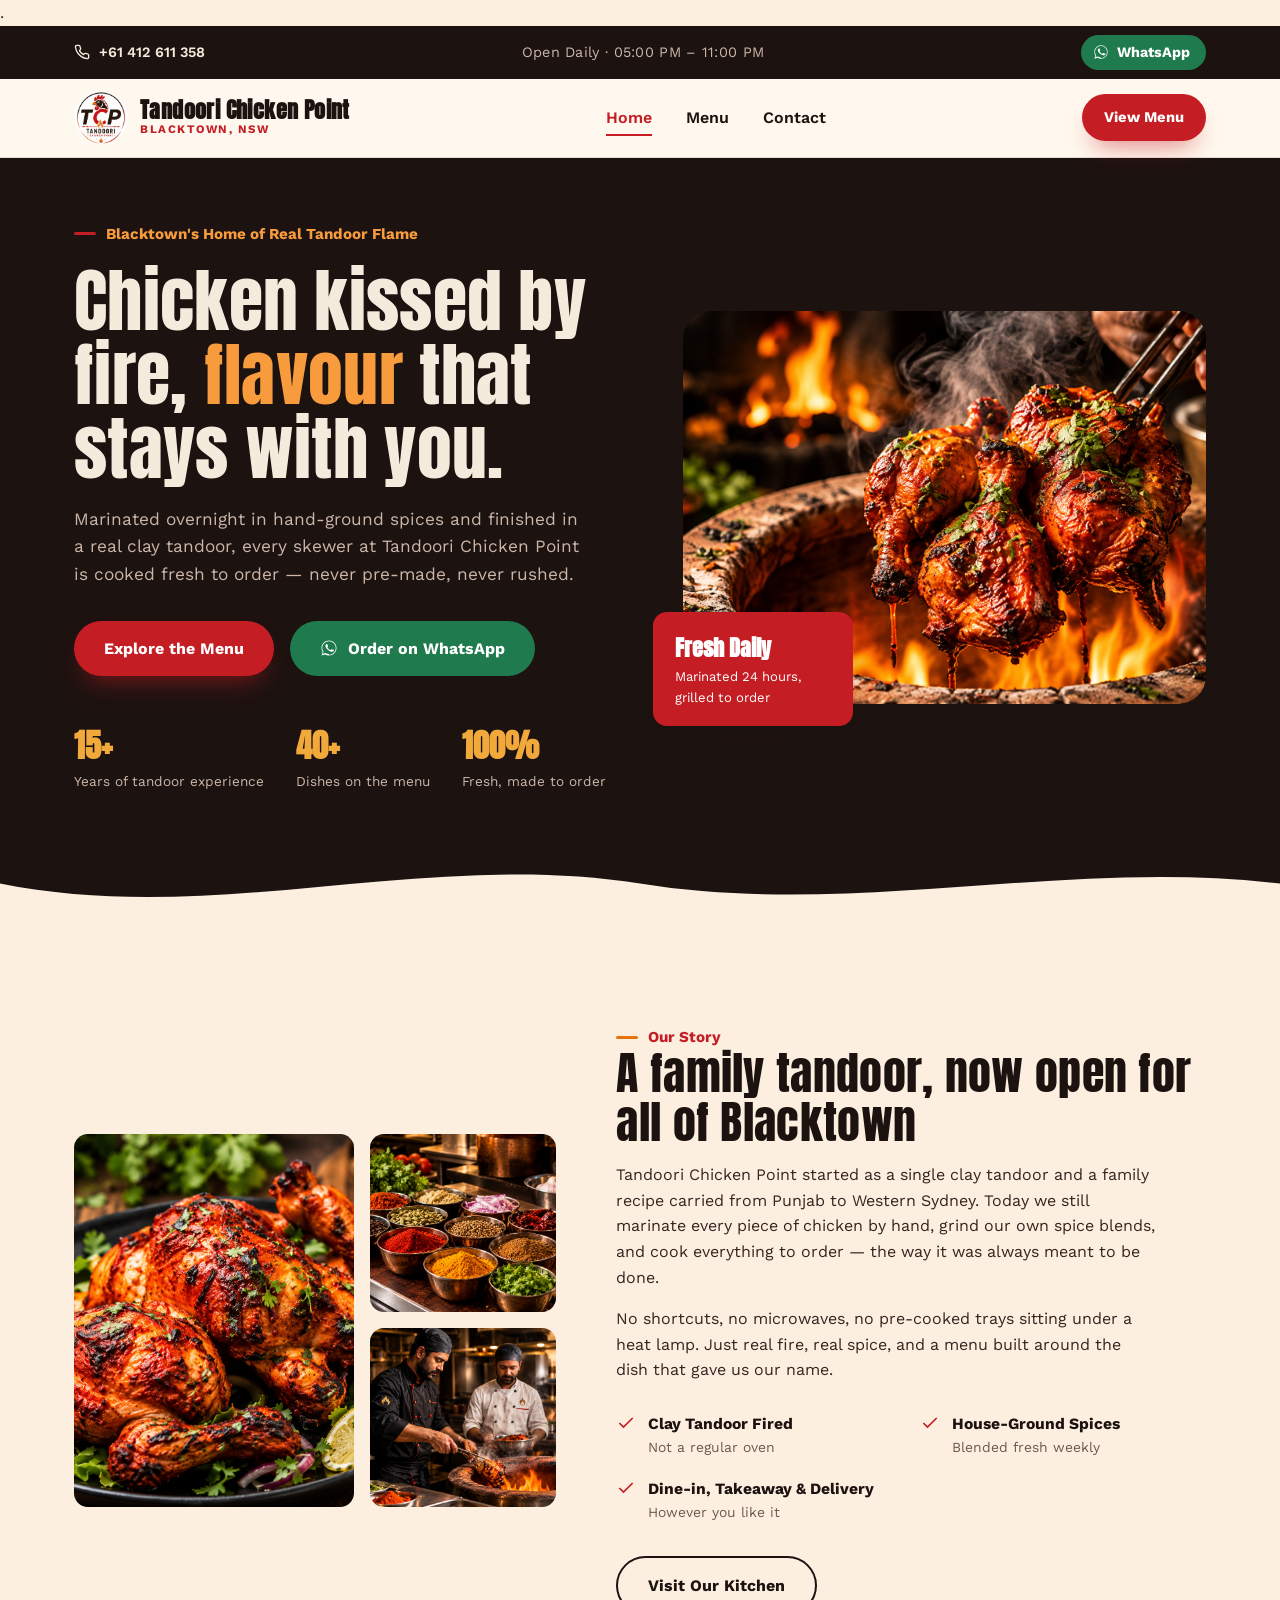
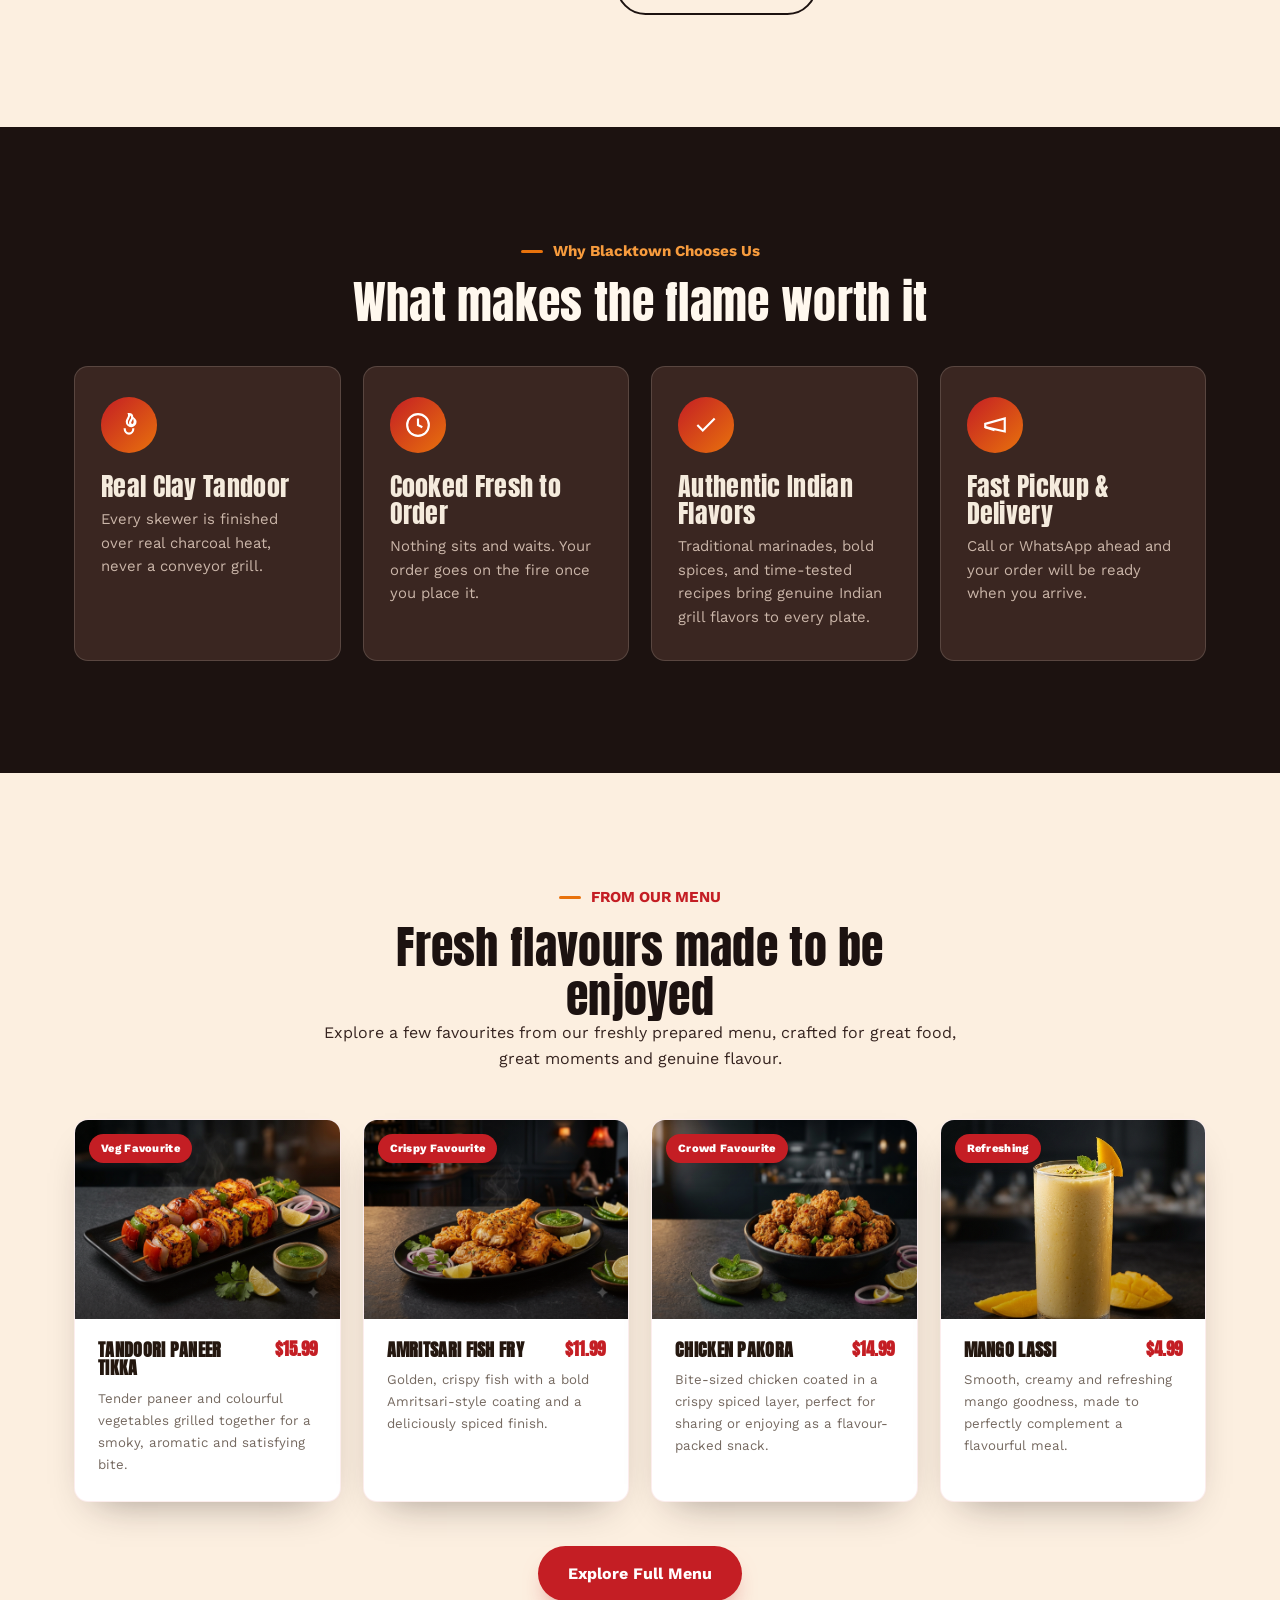
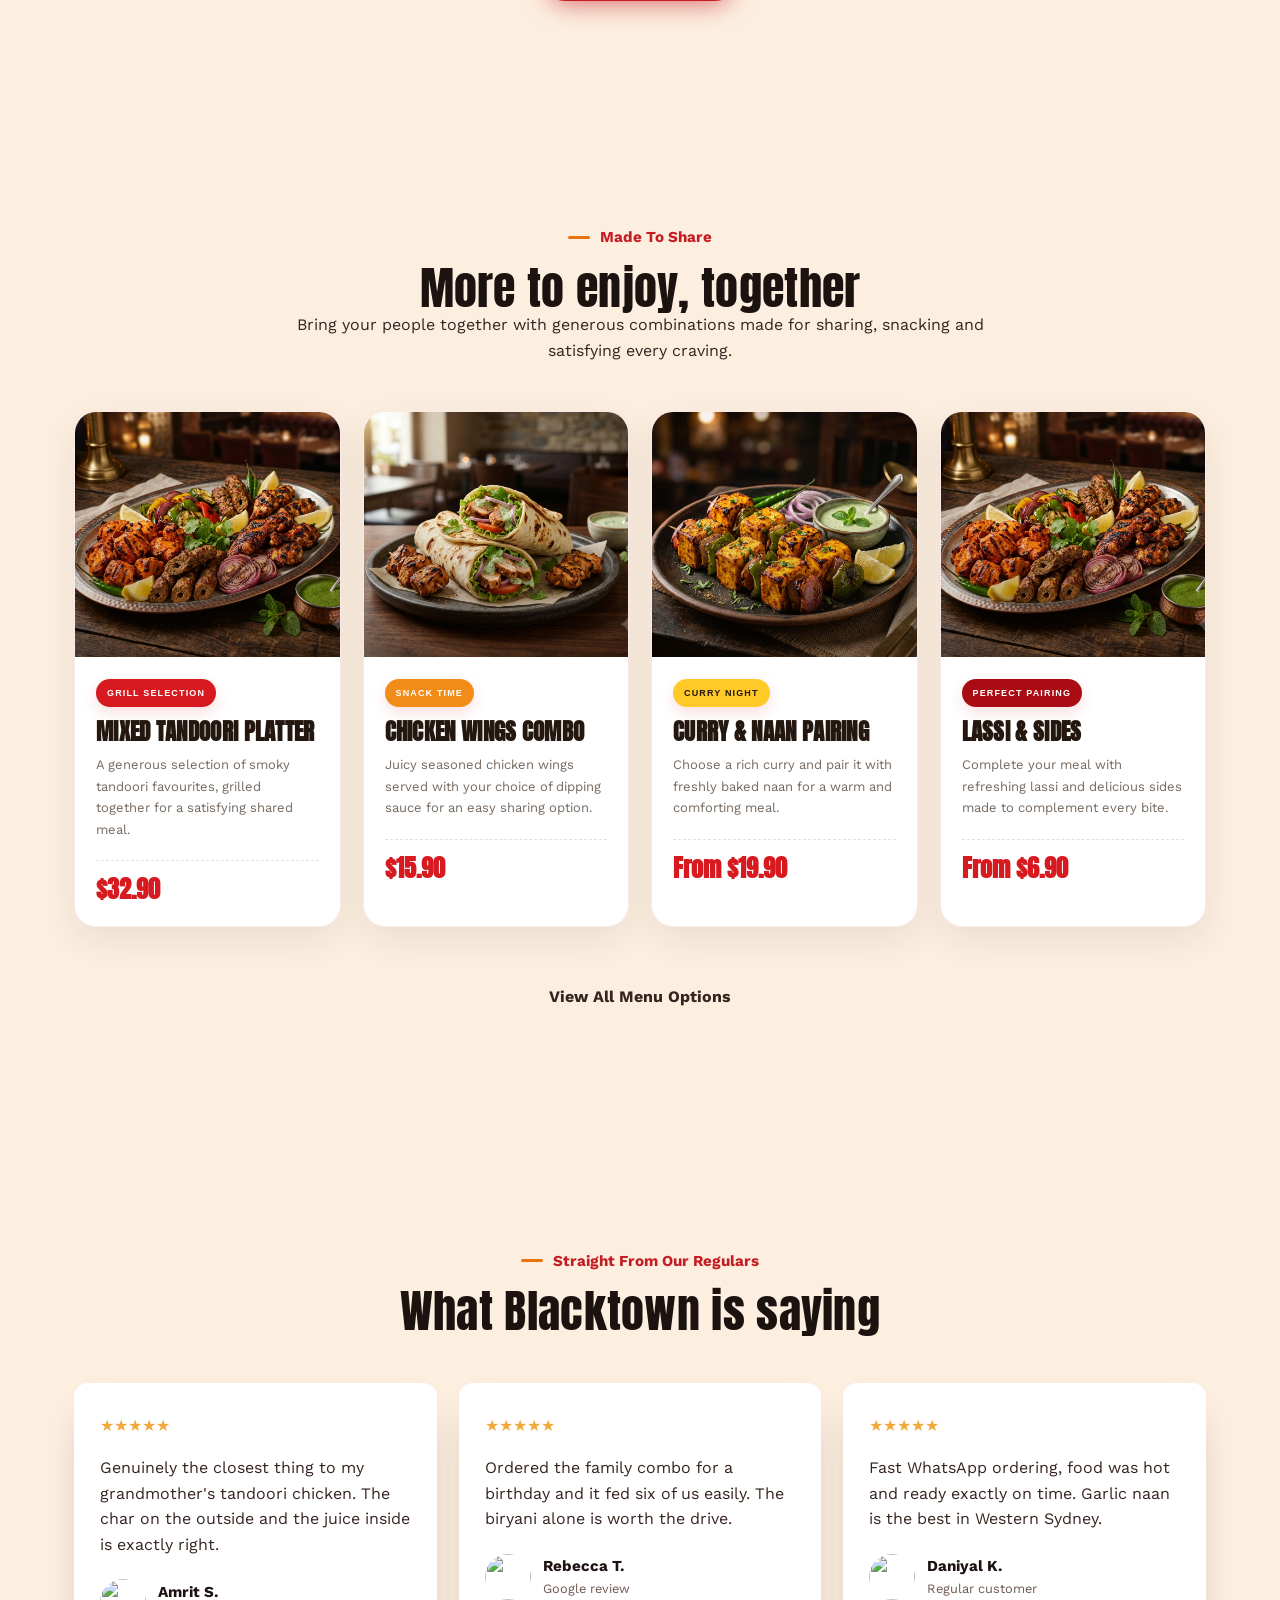
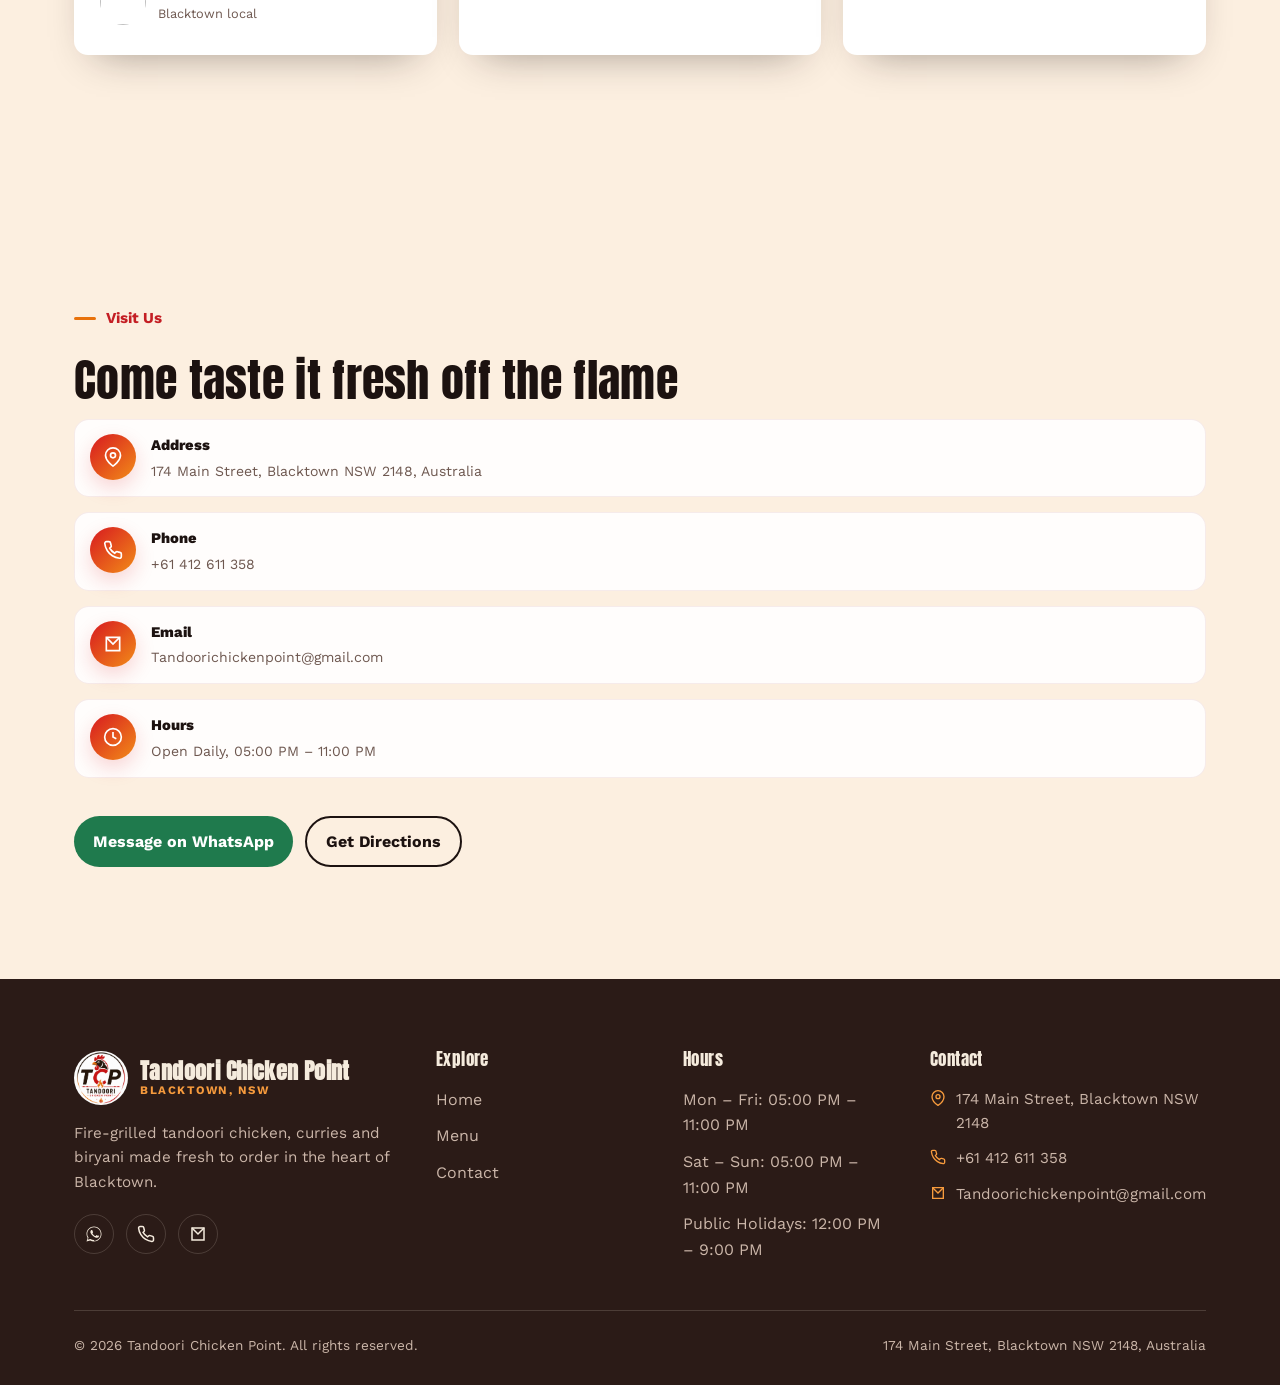
==== commit 98f37dcb: "Updated website" ====
--- a/index.html
+++ b/index.html
@@ -1,3 +1,5 @@
+.
+
 <!DOCTYPE html>
 <html lang="en-AU">
 <head>
@@ -869,3 +871,4 @@
 <script src="js/main.js"></script>
 </body>
 </html>
+
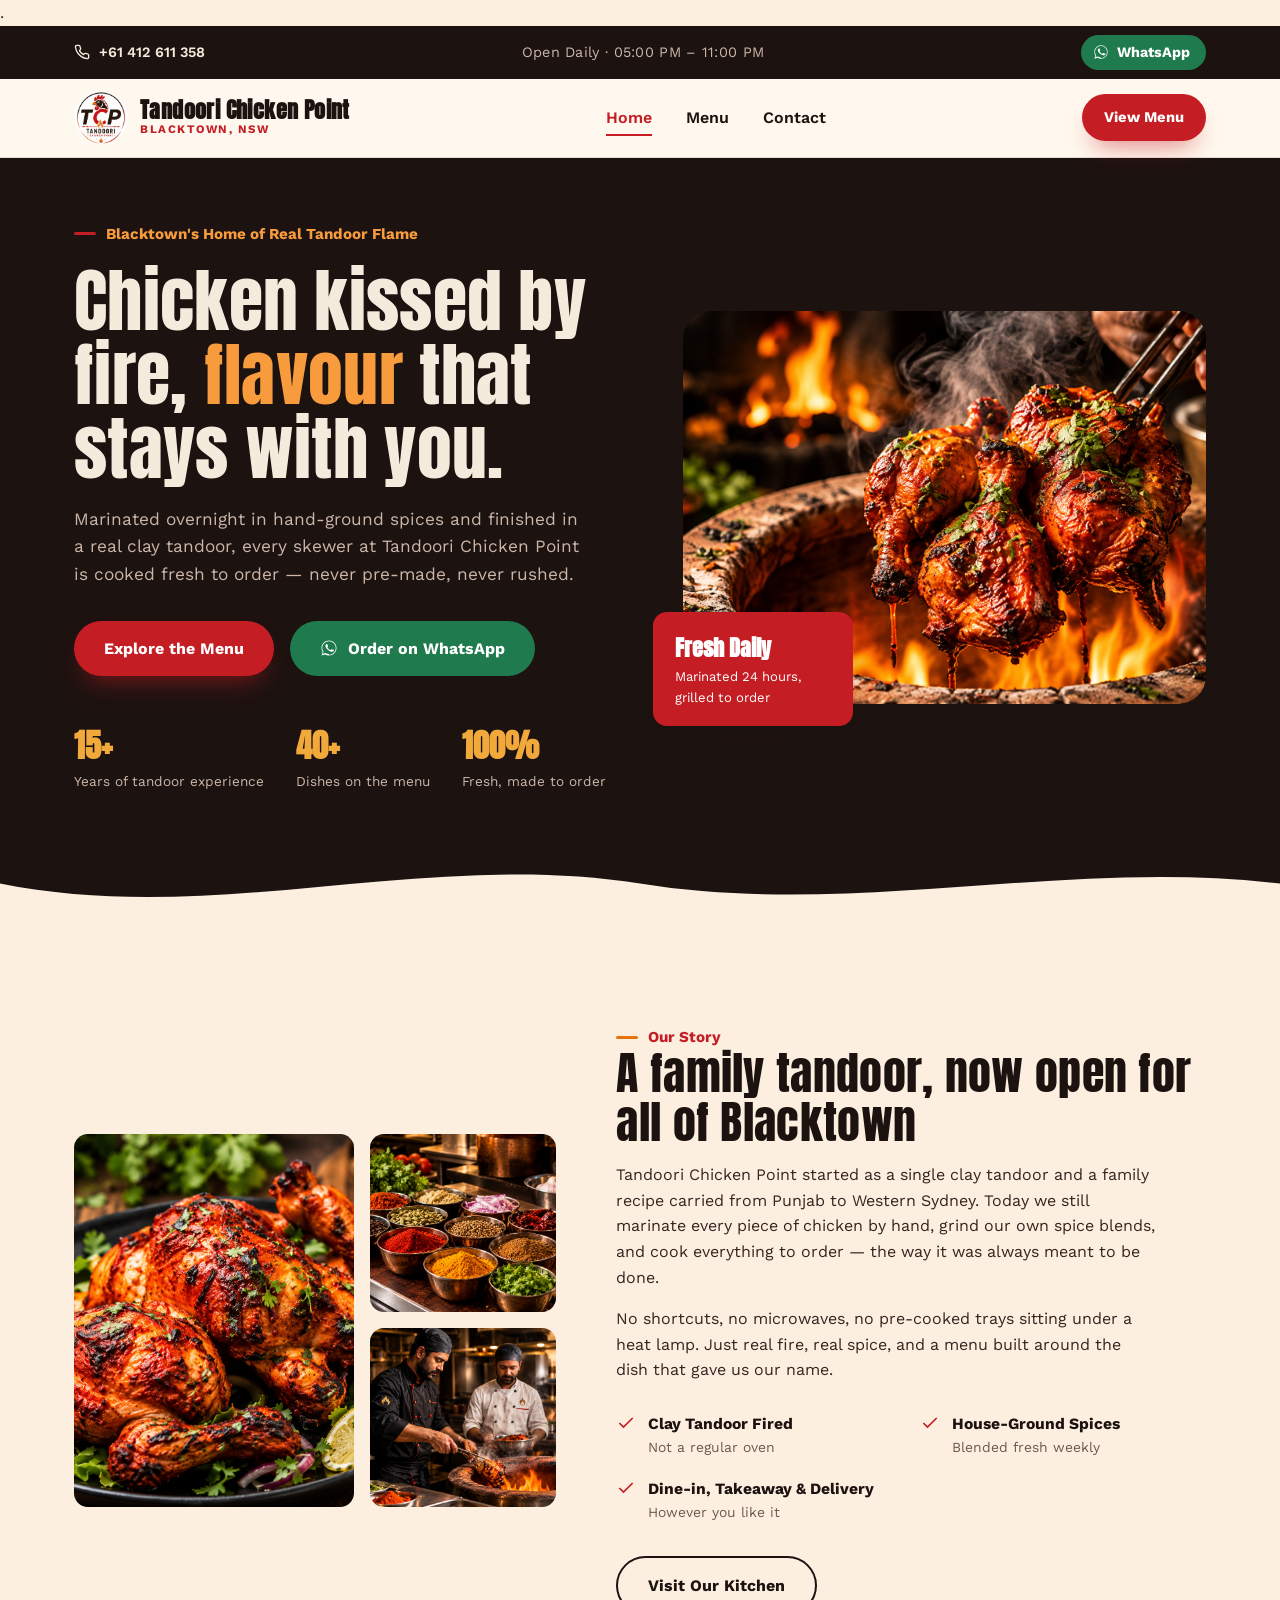
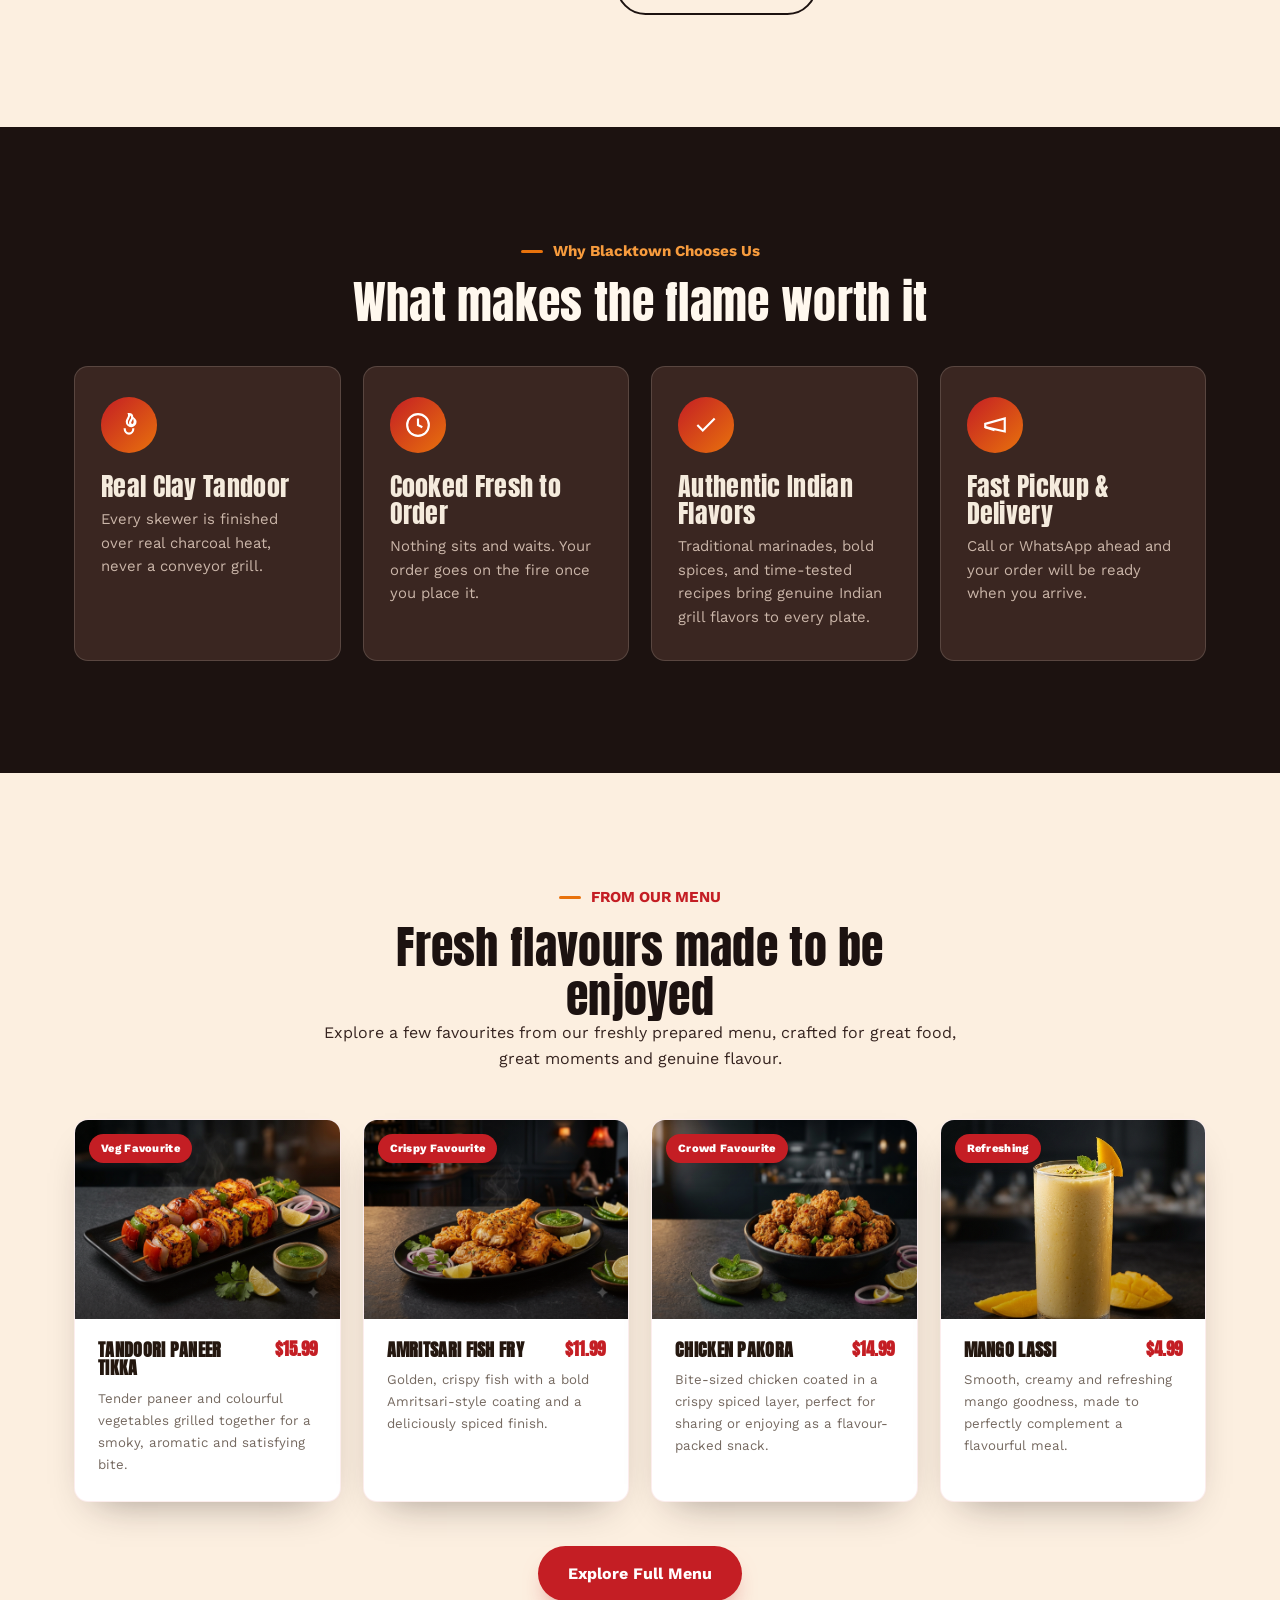
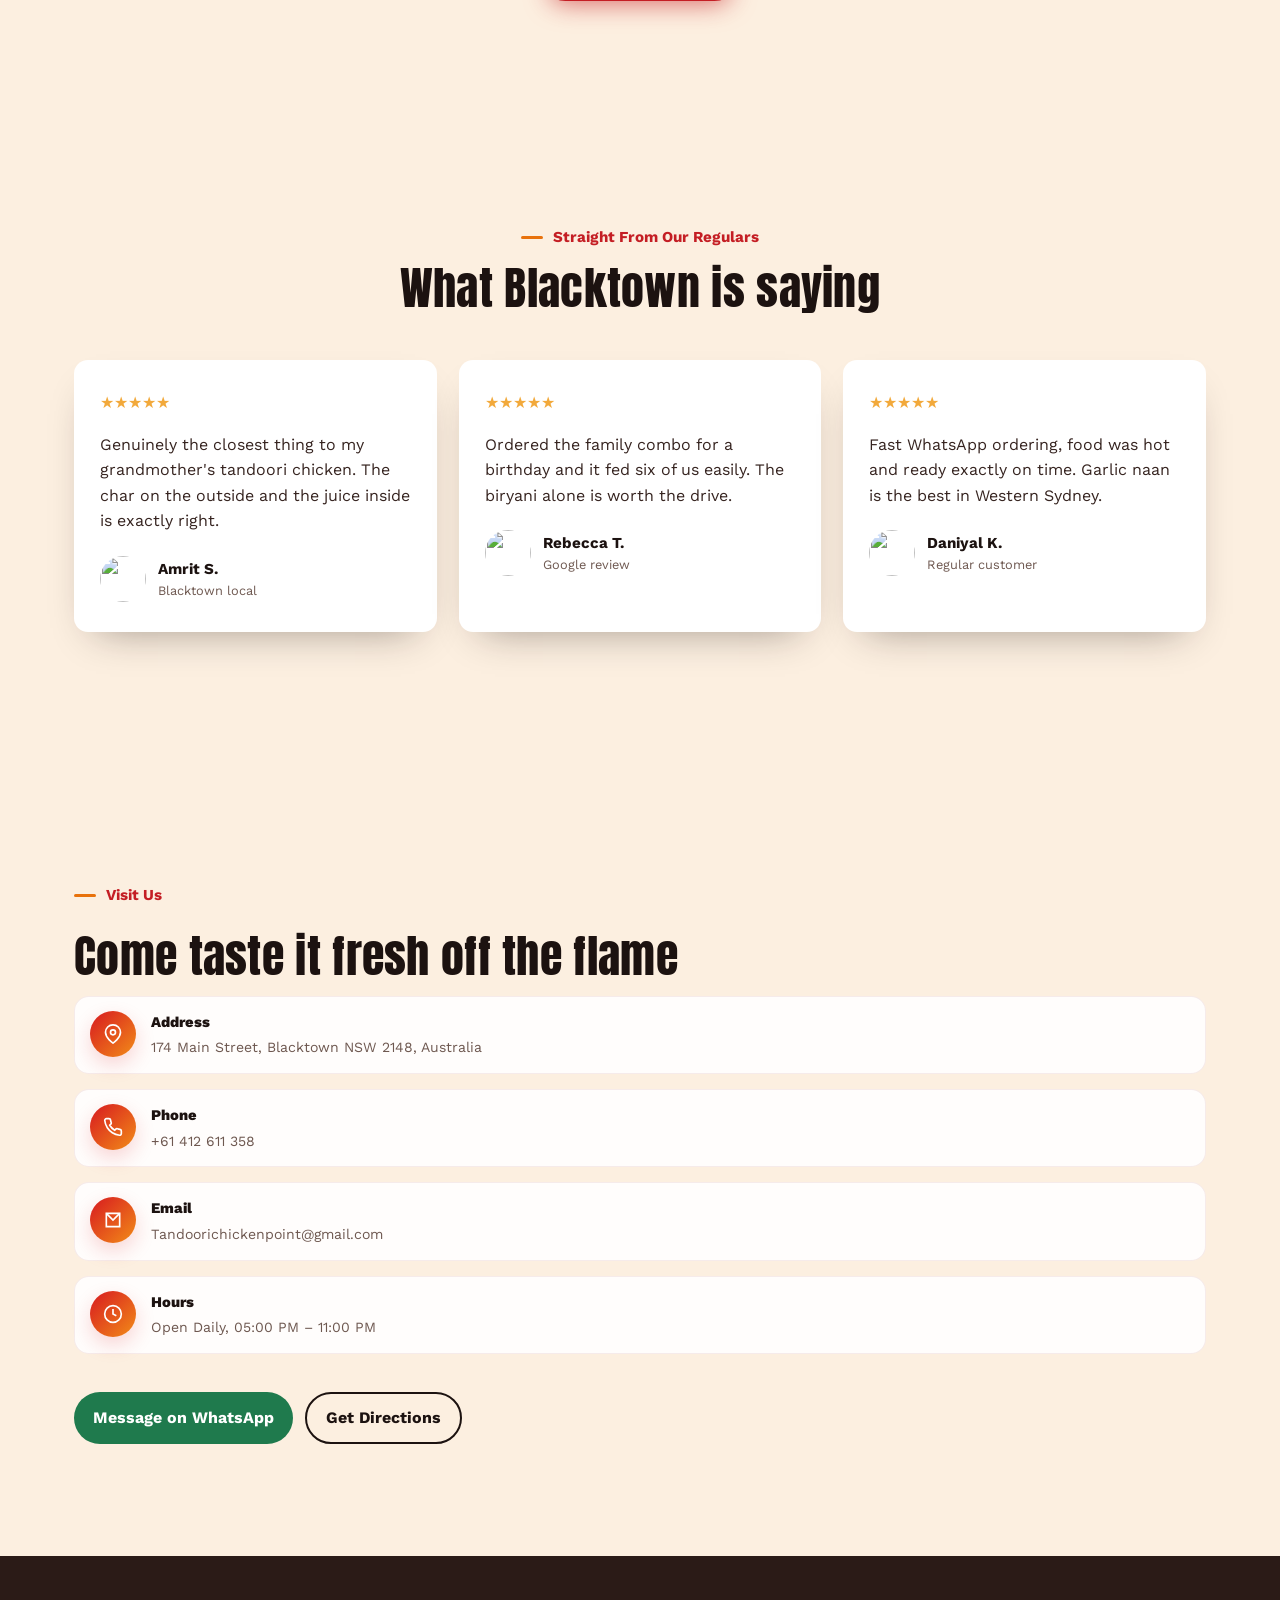
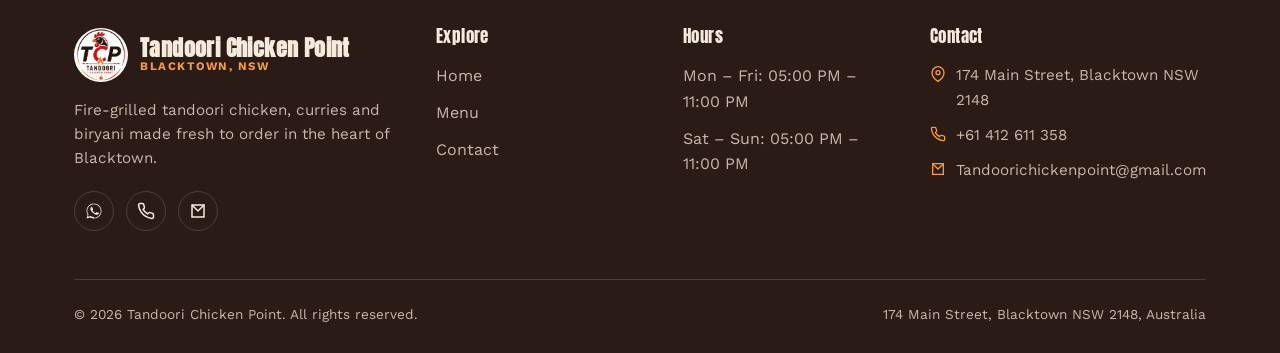
==== commit c2324cef: "Updated website" ====
--- a/index.html
+++ b/index.html
@@ -522,234 +522,6 @@
 
 </section>
 
-  <!-- ============ SPECIAL OFFERS ============ -->
-
-<!-- =========================================================
-     HOME — COMBO OFFERS & SPECIALS
-========================================================= -->
-
-<section class="section offers-section">
-
-  <div class="container">
-
-    <div class="section-head centered">
-
-      <span class="eyebrow-tag">
-        Made To Share
-      </span>
-
-      <h2>
-        More to enjoy, together
-      </h2>
-
-      <p>
-        Bring your people together with generous combinations
-        made for sharing, snacking and satisfying every craving.
-      </p>
-
-    </div>
-
-
-    <div class="offers-grid">
-
-
-      <!-- =================================================
-           OFFER 01 — SHARING PLATTER
-      ================================================== -->
-
-      <article class="offer-card" data-reveal>
-
-        <div class="offer-image">
-
-          <img
-            src="images/Mixed Grill Sharing Platter.png"
-            alt="Mixed tandoori platter with grilled chicken and sides"
-            loading="lazy"
-          >
-
-        </div>
-
-        <div class="offer-content">
-
-          <span class="offer-badge">
-            Grill Selection
-          </span>
-
-          <h3>
-            Mixed Tandoori Platter
-          </h3>
-
-          <p>
-            A generous selection of smoky tandoori favourites,
-            grilled together for a satisfying shared meal.
-          </p>
-
-          <div class="offer-price">
-
-            <strong>
-              $32.90
-            </strong>
-
-          </div>
-
-        </div>
-
-      </article>
-
-
-      <!-- =================================================
-           OFFER 02 — SNACK COMBO
-      ================================================== -->
-
-      <article class="offer-card" data-reveal>
-
-        <div class="offer-image">
-
-          <img
-            src="images/Chicken Tikka Wrap.png"
-            alt="Crispy grilled chicken wings"
-            loading="lazy"
-          >
-
-        </div>
-
-        <div class="offer-content">
-
-          <span class="offer-badge">
-            Snack Time
-          </span>
-
-          <h3>
-            Chicken Wings Combo
-          </h3>
-
-          <p>
-            Juicy seasoned chicken wings served with your choice
-            of dipping sauce for an easy sharing option.
-          </p>
-
-          <div class="offer-price">
-
-            <strong>
-              $15.90
-            </strong>
-
-          </div>
-
-        </div>
-
-      </article>
-
-
-      <!-- =================================================
-           OFFER 03 — CURRY COMBO
-      ================================================== -->
-
-      <article class="offer-card" data-reveal>
-
-        <div class="offer-image">
-
-          <img
-            src="images/Paneer Tikka Platter.png"
-            alt="Paneer tikka platter"
-            loading="lazy"
-          >
-
-        </div>
-
-        <div class="offer-content">
-
-          <span class="offer-badge">
-            Curry Night
-          </span>
-
-          <h3>
-            Curry & Naan Pairing
-          </h3>
-
-          <p>
-            Choose a rich curry and pair it with freshly baked naan
-            for a warm and comforting meal.
-          </p>
-
-          <div class="offer-price">
-
-            <strong>
-              From $19.90
-            </strong>
-
-          </div>
-
-        </div>
-
-      </article>
-
-
-      <!-- =================================================
-           OFFER 04 — SIDES & DRINKS
-      ================================================== -->
-
-      <article class="offer-card" data-reveal>
-
-        <div class="offer-image">
-
-          <img
-            src="images/Mixed Grill Sharing Platter.png"
-            alt="Refreshing mango lassi"
-            loading="lazy"
-          >
-
-        </div>
-
-        <div class="offer-content">
-
-          <span class="offer-badge">
-            Perfect Pairing
-          </span>
-
-          <h3>
-            Lassi & Sides
-          </h3>
-
-          <p>
-            Complete your meal with refreshing lassi and
-            delicious sides made to complement every bite.
-          </p>
-
-          <div class="offer-price">
-
-            <strong>
-              From $6.90
-            </strong>
-
-          </div>
-
-        </div>
-
-      </article>
-
-
-    </div>
-
-
-    <!-- =================================================
-         FULL MENU LINK
-    ================================================== -->
-
-    <div class="offers-footer">
-
-      <a
-        href="menu.html"
-        class="btn btn-secondary"
-      >
-        View All Menu Options
-      </a>
-
-    </div>
-
-  </div>
-
-</section>
 
 
 
@@ -849,7 +621,7 @@
         <ul>
           <li>Mon – Fri: 05:00 PM – 11:00 PM</li>
           <li>Sat – Sun: 05:00 PM – 11:00 PM</li>
-          <li>Public Holidays: 12:00 PM – 9:00 PM</li>
+          <!-- <li>Public Holidays: 12:00 PM – 9:00 PM</li> -->
         </ul>
       </div>
       <div class="footer-col">
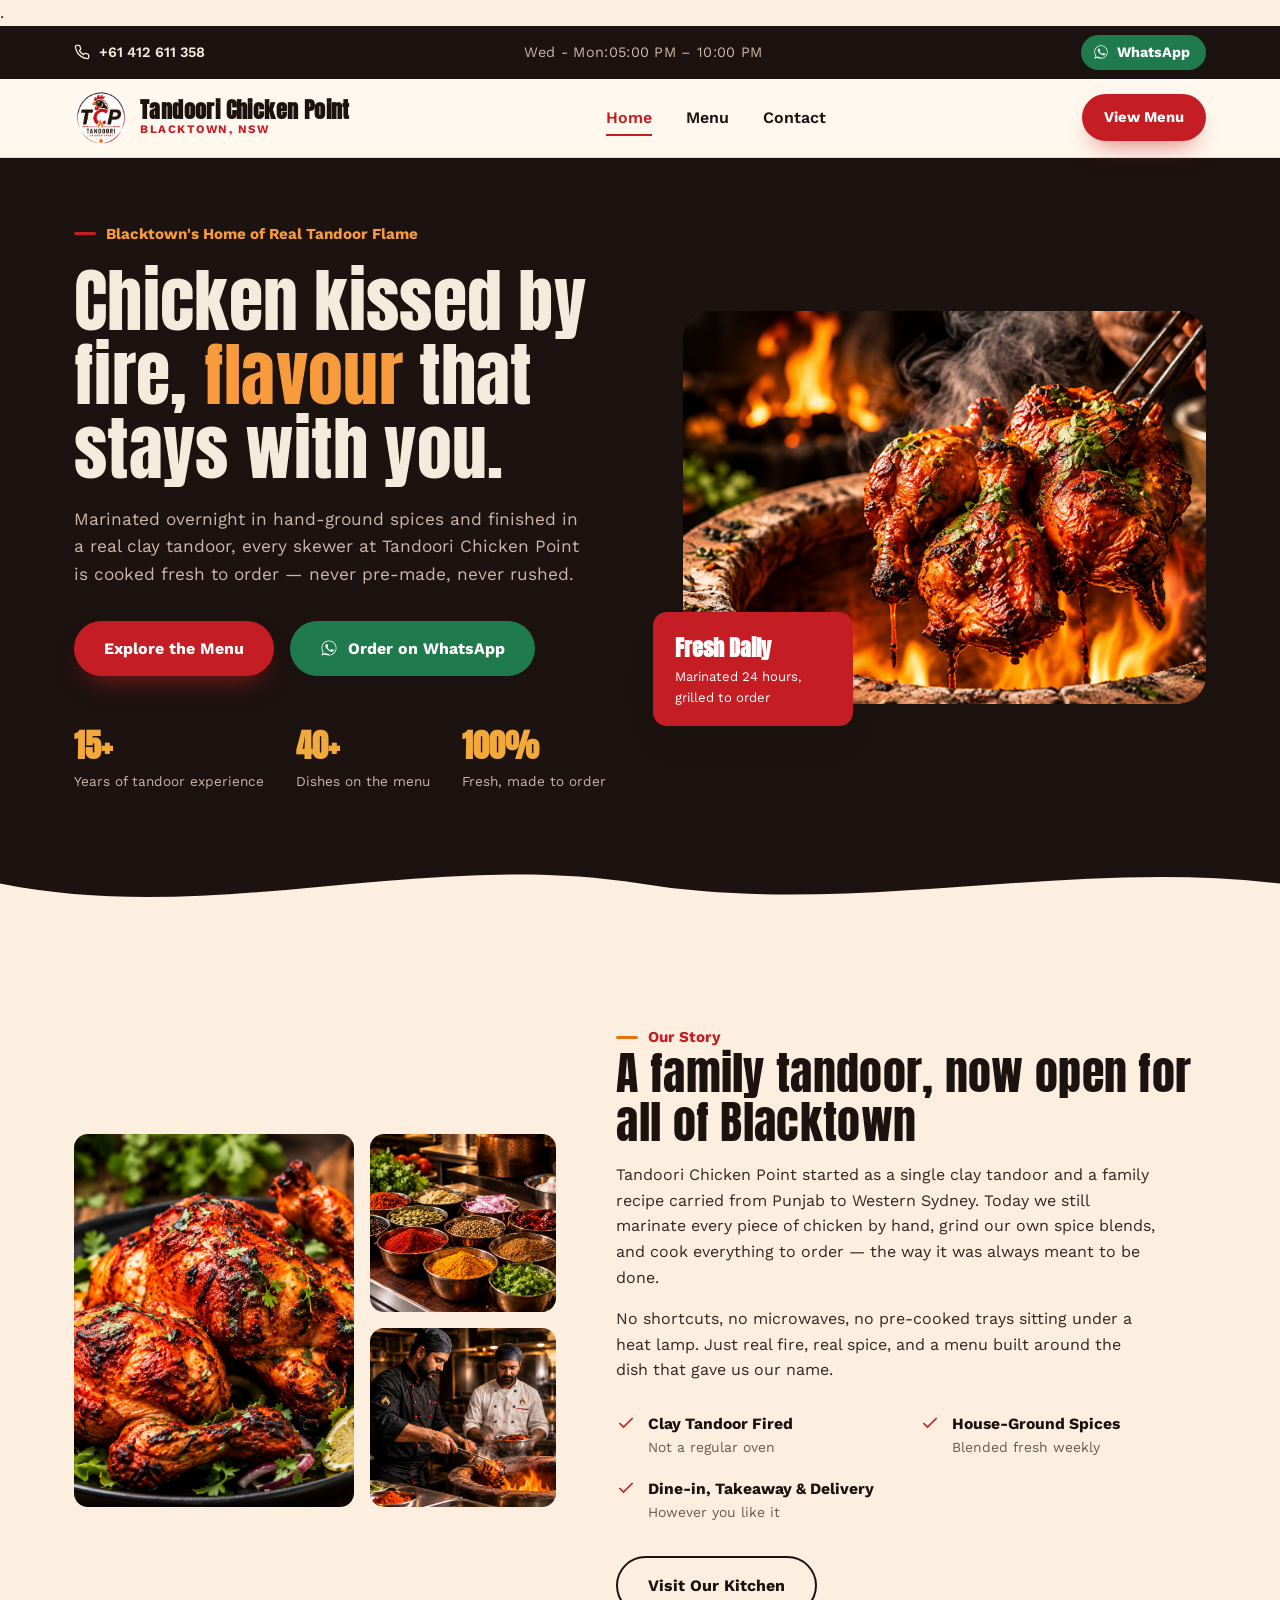
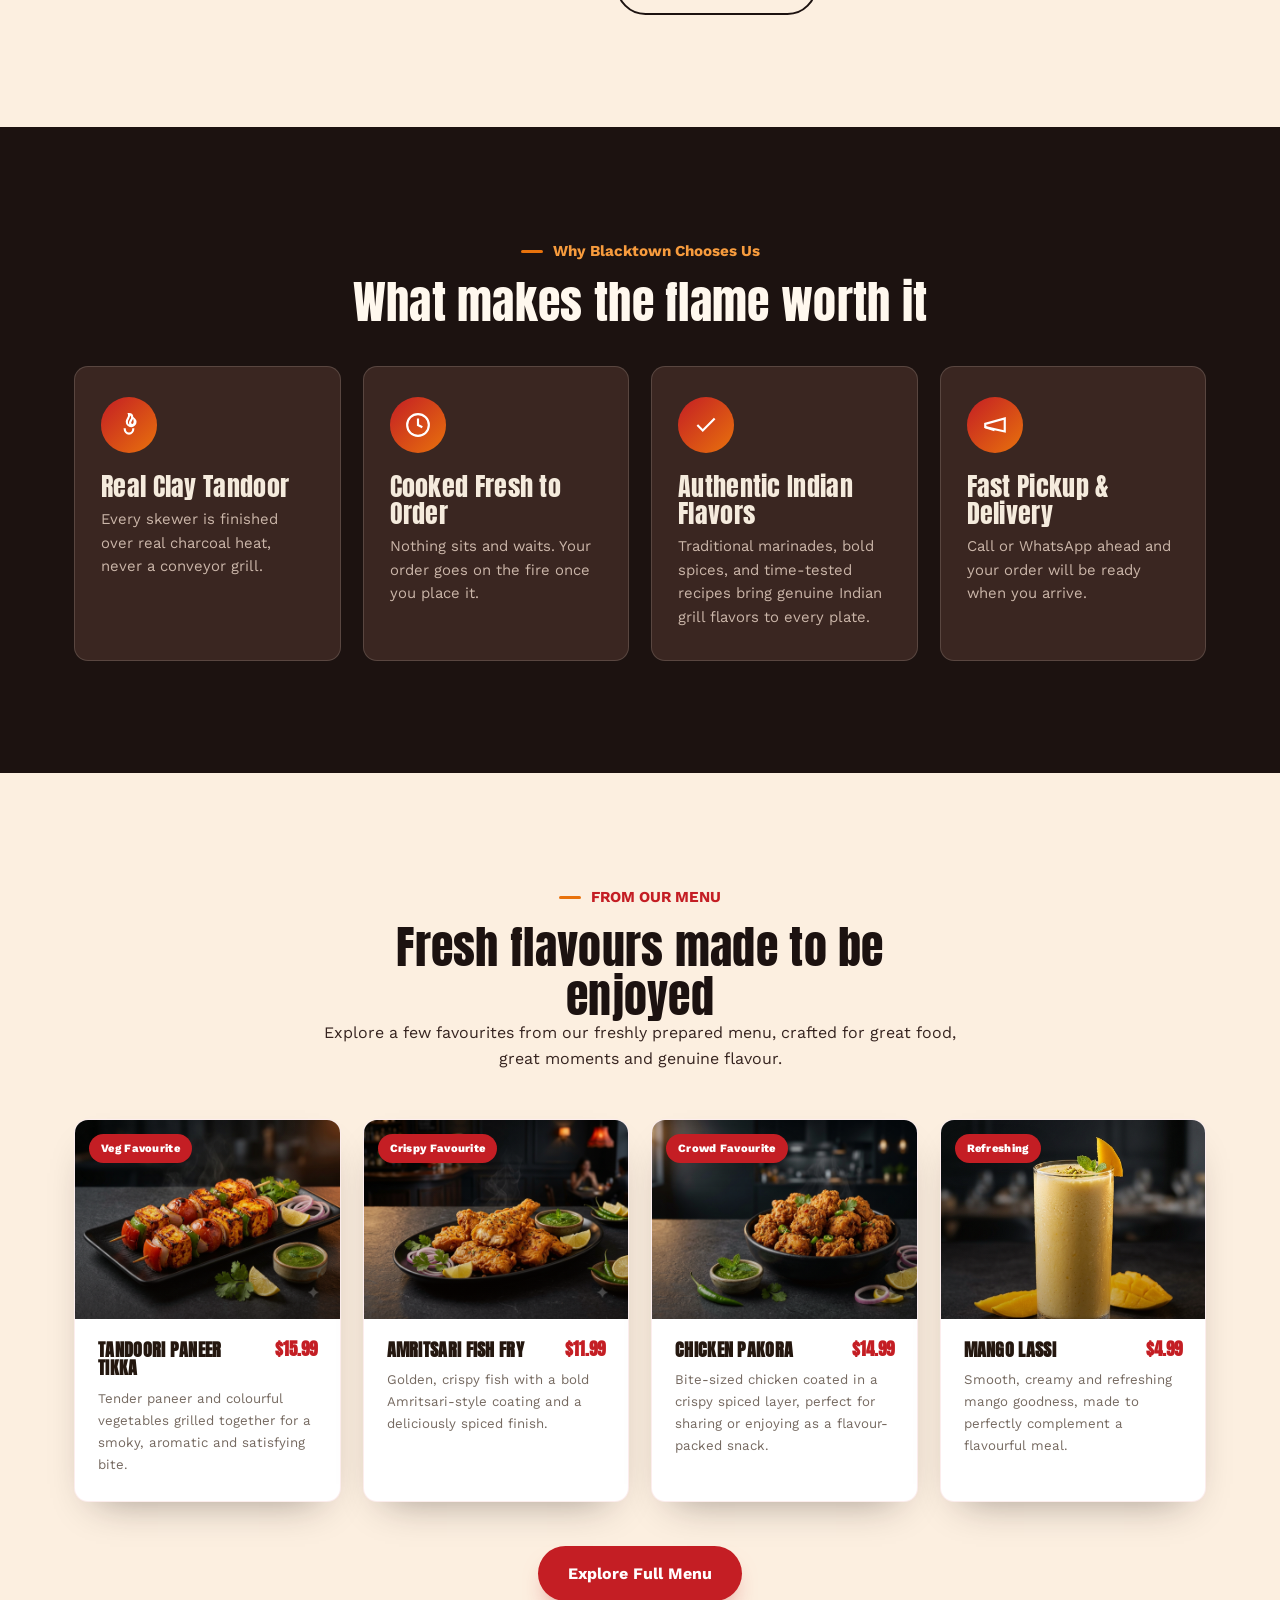
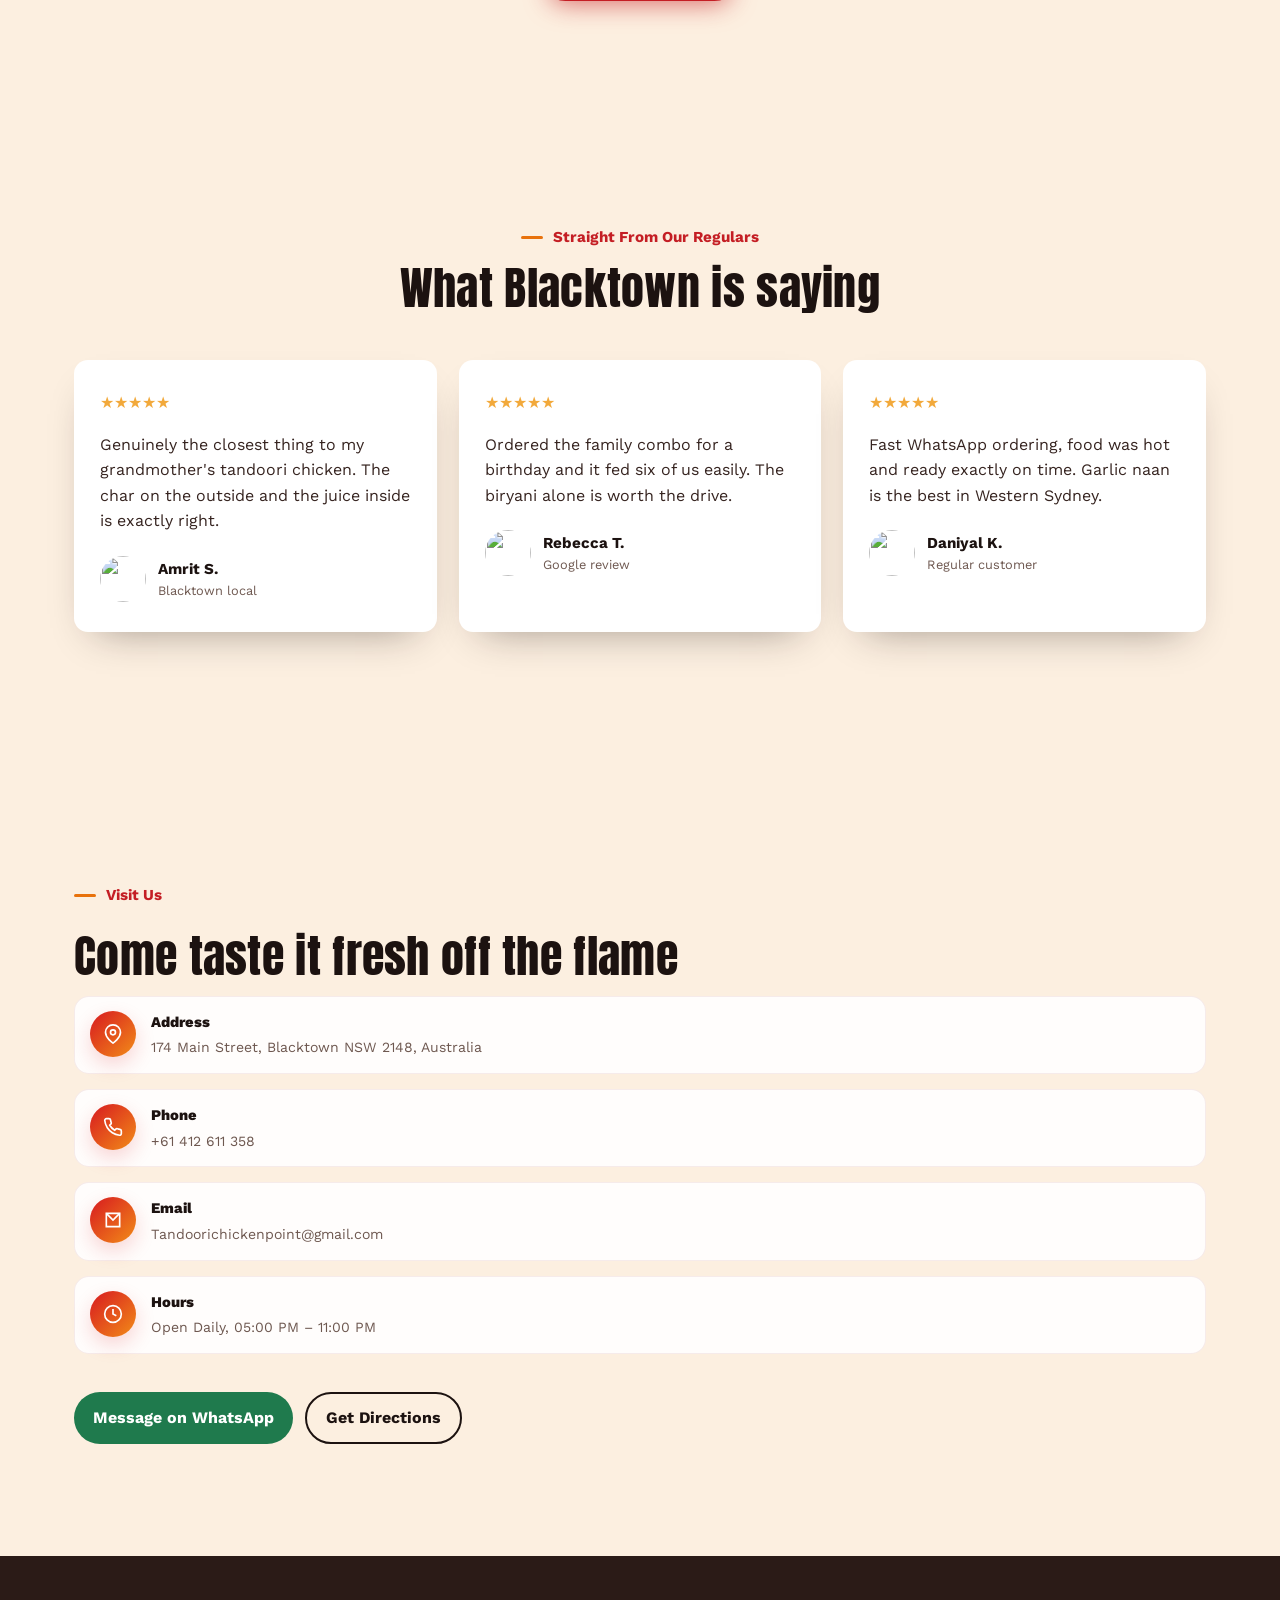
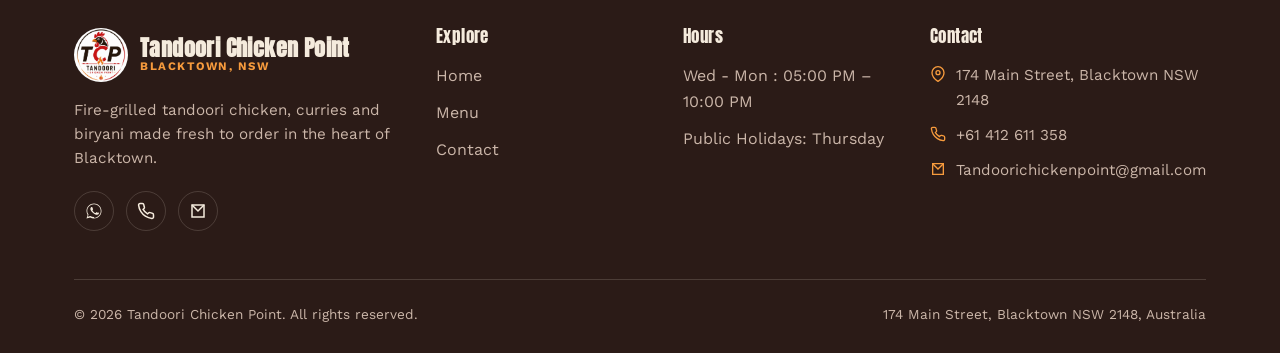
==== commit 9695fbe7: "Updated website" ====
--- a/index.html
+++ b/index.html
@@ -35,7 +35,7 @@
       <svg width="16" height="16" viewBox="0 0 24 24" fill="none" stroke="currentColor" stroke-width="2" stroke-linecap="round" stroke-linejoin="round"><path d="M22 16.92v3a2 2 0 0 1-2.18 2 19.79 19.79 0 0 1-8.63-3.07 19.5 19.5 0 0 1-6-6 19.79 19.79 0 0 1-3.07-8.67A2 2 0 0 1 4.11 2h3a2 2 0 0 1 2 1.72c.127.96.361 1.903.7 2.81a2 2 0 0 1-.45 2.11L8.09 9.91a16 16 0 0 0 6 6l1.27-1.27a2 2 0 0 1 2.11-.45c.907.339 1.85.573 2.81.7A2 2 0 0 1 22 16.92z"/></svg>
       <span>+61 412 611 358</span>
     </a>
-    <span class="topbar-hours">Open Daily · 05:00 PM – 11:00 PM</span>
+    <span class="topbar-hours">Wed - Mon:05:00 PM – 10:00 PM</span>
     <a href="https://wa.me/61412611358" target="_blank" rel="noopener" class="topbar-whatsapp">
       <svg width="16" height="16" viewBox="0 0 24 24" fill="currentColor"><path d="M17.5 14.4c-.3-.1-1.6-.8-1.9-.9-.2-.1-.4-.1-.6.1-.2.3-.7.9-.8 1-.2.2-.3.2-.5.1-.3-.1-1.2-.4-2.2-1.4-.8-.7-1.4-1.6-1.5-1.9-.2-.3 0-.4.1-.6l.4-.5c.1-.2.2-.3.2-.5.1-.2 0-.4 0-.5-.1-.1-.6-1.5-.8-2-.2-.5-.4-.4-.6-.5h-.5c-.2 0-.5.1-.7.3-.2.3-.9.9-.9 2.2s1 2.5 1.1 2.7c.1.2 2 3 4.8 4.3.7.3 1.2.5 1.6.6.7.2 1.3.2 1.8.1.5-.1 1.6-.7 1.9-1.3.2-.6.2-1.1.2-1.3-.1-.1-.3-.2-.6-.3z"/><path d="M12 2C6.5 2 2 6.5 2 12c0 1.9.5 3.7 1.5 5.3L2 22l4.8-1.5C8.3 21.5 10.1 22 12 22c5.5 0 10-4.5 10-10S17.5 2 12 2zm0 18.1c-1.7 0-3.4-.5-4.8-1.3l-.3-.2-3.2 1 1-3.1-.2-.3C3.5 15 3 13.5 3 12c0-5 4-9 9-9s9 4 9 9-4 9-9 9.1z"/></svg>
       <span>WhatsApp</span>
@@ -619,9 +619,9 @@
       <div class="footer-col">
         <h4>Hours</h4>
         <ul>
-          <li>Mon – Fri: 05:00 PM – 11:00 PM</li>
-          <li>Sat – Sun: 05:00 PM – 11:00 PM</li>
-          <!-- <li>Public Holidays: 12:00 PM – 9:00 PM</li> -->
+          <li>Wed - Mon : 05:00 PM – 10:00 PM</li>
+           
+          <li>Public Holidays: Thursday</li>
         </ul>
       </div>
       <div class="footer-col">
